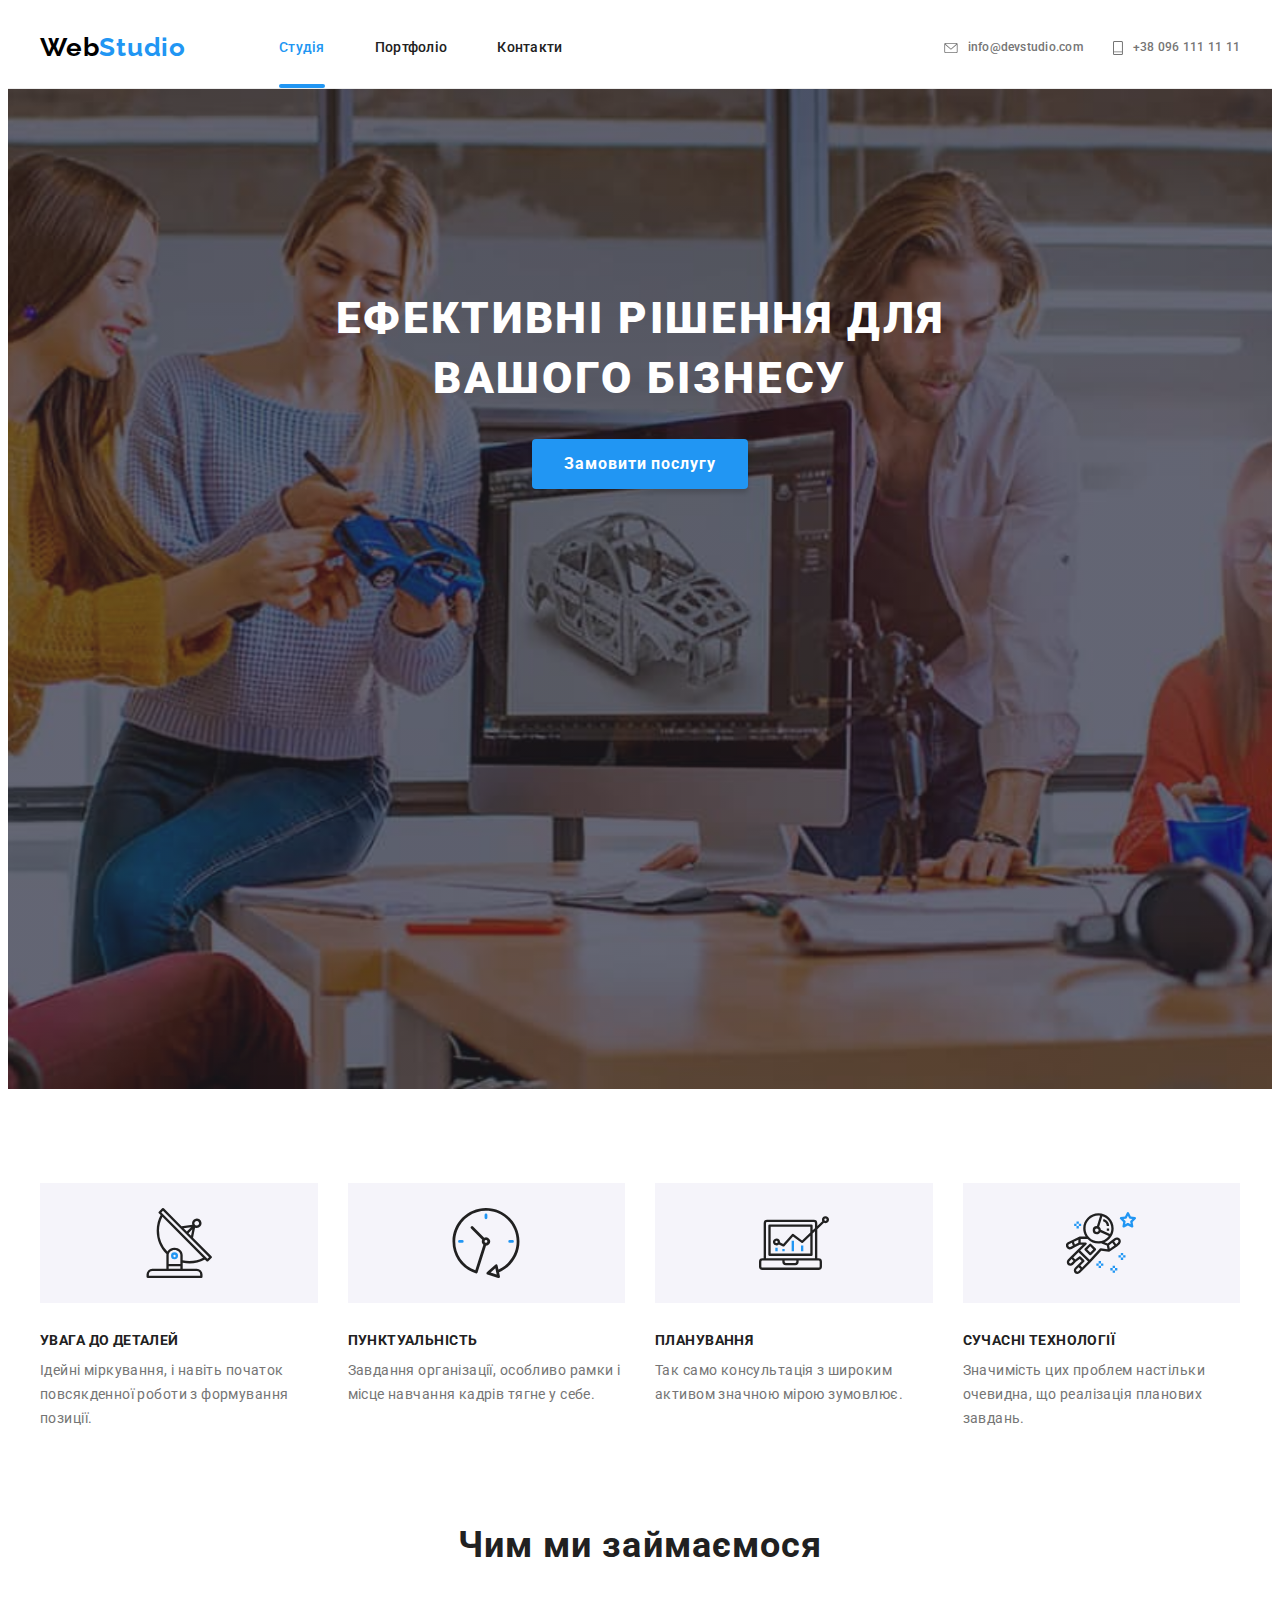
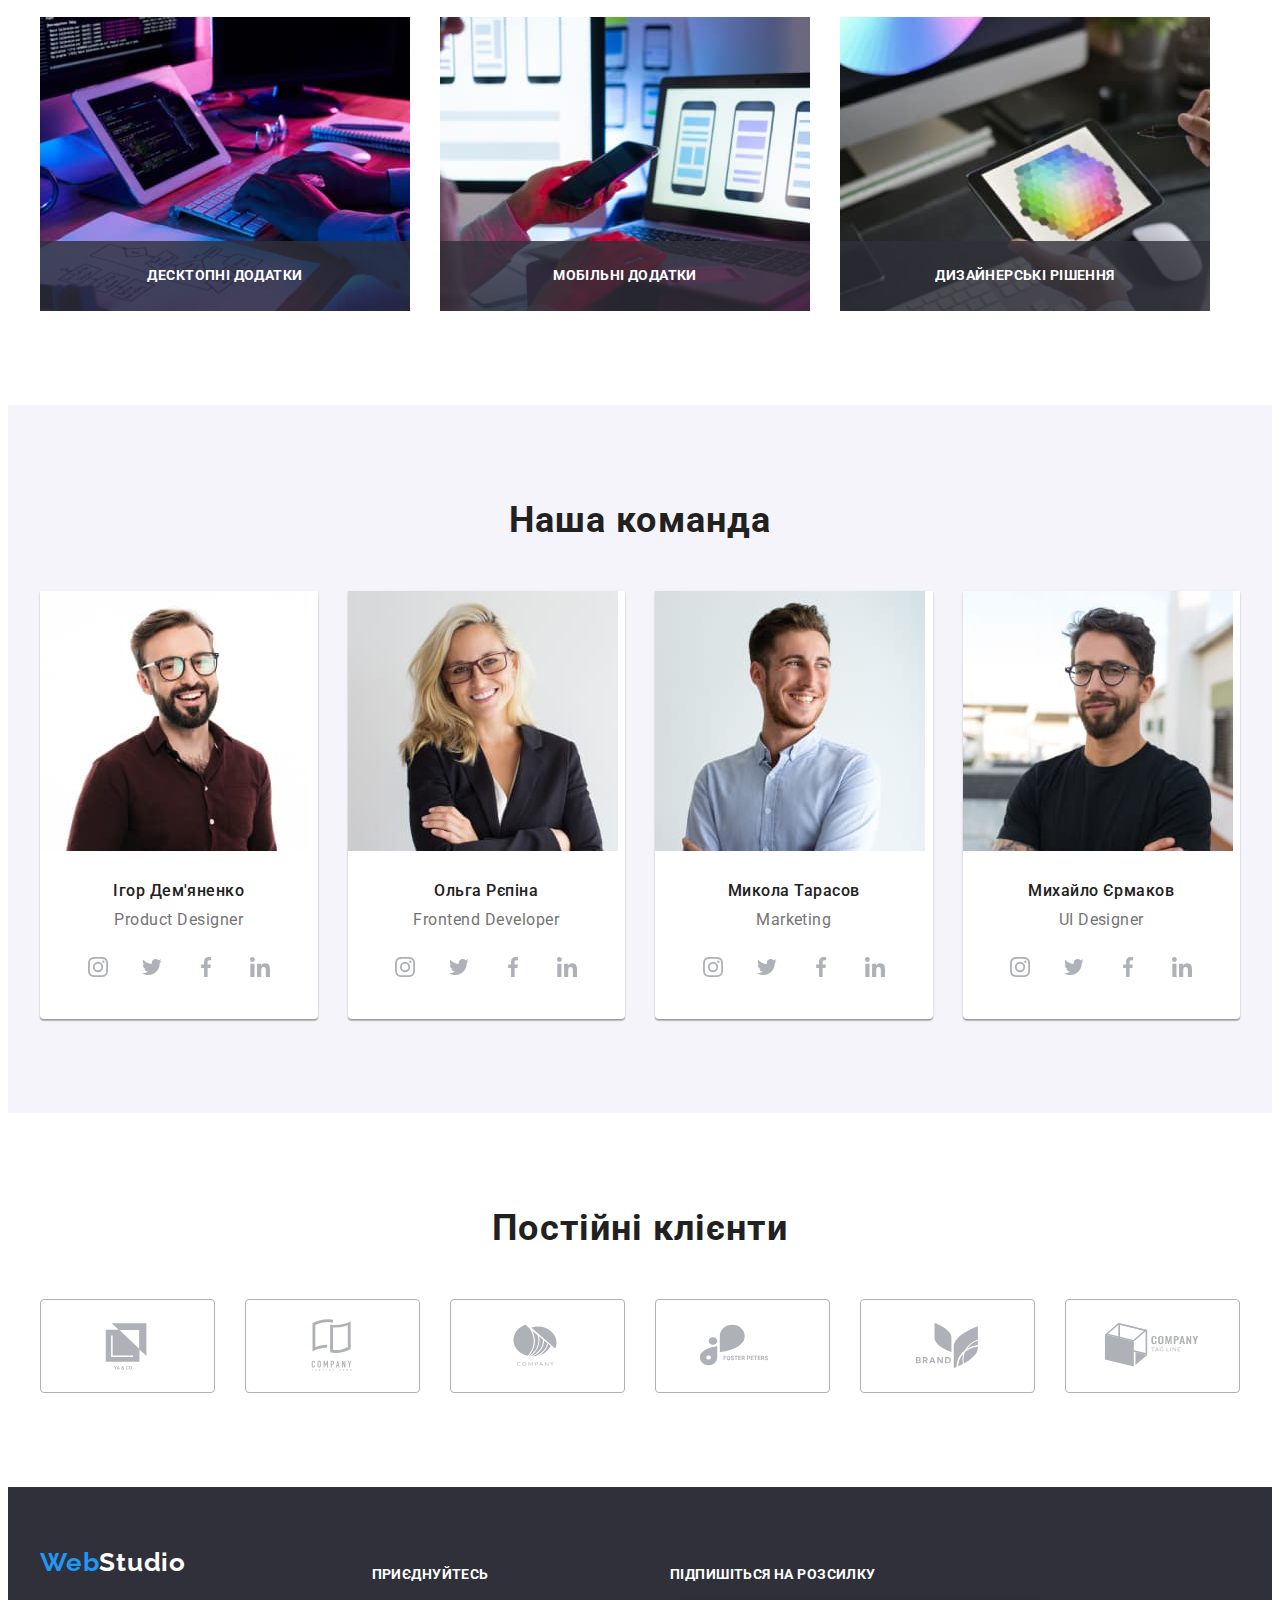
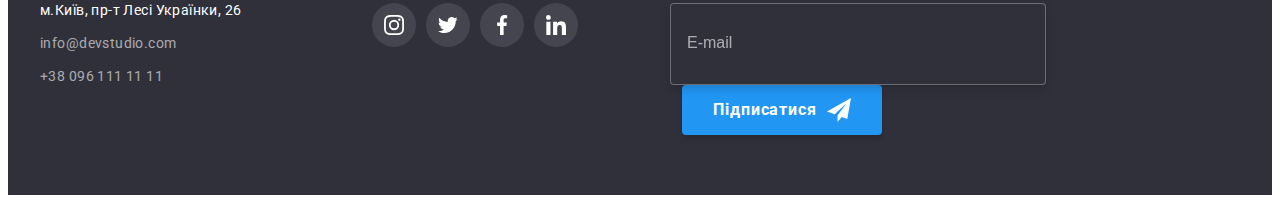
==== index.html @ 71817037 "final_done2" ====
<!DOCTYPE html>
<html lang="uk">
  <head>
    <meta charset="UTF-8" />
    <meta http-equiv="X-UA-Compatible" content="IE=edge" />
    <meta name="viewport" content="width=device-width, initial-scale=1.0" />
    <title>Студія</title>
    <link
      rel="stylesheet"
      href="https://cdnjs.cloudflare.com/ajax/libs/modern-normalize/1.1.0/modern-normalize.min.css"
      integrity="sha512-wpPYUAdjBVSE4KJnH1VR1HeZfpl1ub8YT/NKx4PuQ5NmX2tKuGu6U/JRp5y+Y8XG2tV+wKQpNHVUX03MfMFn9Q=="
      crossorigin="anonymous"
      referrerpolicy="no-referrer"
    />
    <link rel="preconnect" href="https://fonts.googleapis.com" />
    <link rel="preconnect" href="https://fonts.gstatic.com" crossorigin />
    <link
      href="https://fonts.googleapis.com/css2?family=Raleway:wght@700&family=Roboto:wght@400;500;700;900&display=swap"
      rel="stylesheet"
    />
    <link rel="stylesheet" href="./css/main.min.css" />
  </head>

  <body>
    <!----------- шапка ---------------->
    <header class="header">
      <div class="container header__box">
        <a href="./index.html" class="link logo header__logo"
          ><span class="web">Web</span>Studio</a
        >
        <button
          type="button"
          class="button button__menu js-open-menu"
          aria-expanded="false"
          aria-controls="menu-container"
        >
          <svg
            width="40"
            height="40"
            aria-label="Переключатель мобильного меню"
            class="button__icon"
          >
            <use
              class="icon-open"
              href="./images/icons.svg#icon-menu_40px"
            ></use>
          </svg>
        </button>
        <!-- меню для телефону -->
        <div class="menu__container js-menu-container" id="menu-container">
          <button
            type="button"
            class="button button__menu button__menu--close js-close-menu"
          >
            <svg
              width="40"
              height="40"
              aria-label="Переключатель мобильного меню"
              class="button__icon"
            >
              <use
                class="icon-close"
                href="./images/icons.svg#icon-close_40px"
              ></use>
            </svg>
          </button>
          <nav class="header__nav">
            <ul class="list header__menu">
              <li class="header__items">
                <a
                  href="./index.html"
                  class="link header__link header__link--activ"
                  >Студія</a
                >
              </li>
              <li class="header__items">
                <a href="./portfolio.html" class="link header__link"
                  >Портфоліо</a
                >
              </li>
              <li class="header__items">
                <a href="#all_contact" class="link header__link">Контакти</a>
              </li>
            </ul>
          </nav>
          <!-- контакти в шапці -->
          <div class="menu__contact">
            <ul class="list header__contact">
              <li class="header__items">
                <a
                  href="mailto:info@devstudio.com"
                  class="link header__contact--mail"
                >
                  <svg class="header__icon" width="14" height="10">
                    <use href="./images/icons.svg#icon-envelope"></use></svg
                  >info@devstudio.com</a
                >
              </li>
              <li class="header__items">
                <a href="tel:+380961111111" class="link header__contact--tel">
                  <svg class="header__icon" width="10" height="14">
                    <use href="./images/icons.svg#icon-smartphone"></use>
                  </svg>
                  +38 096 111 11 11
                </a>
              </li>
            </ul>
            <ul lang="en" class="list menu__social">
              <li><a href="#" class="link menu__social--link">Instagram</a></li>
              <li class="line">|</li>
              <li><a href="#" class="link menu__social--link">Twitter</a></li>
              <li class="line">|</li>
              <li><a href="#" class="link menu__social--link">Facebook</a></li>
              <li class="line">|</li>
              <li><a href="#" class="link menu__social--link">LinkedIn</a></li>
            </ul>
          </div>
        </div>
      </div>
    </header>
    <main>
      <!----------------- головна ---------------------->
      <section class="hero section">
        <div class="container">
          <h1 class="hero__title">Ефективні рішення для вашого бізнесу</h1>
          <button type="button" class="hero__button" data-modal-open>
            Замовити послугу
          </button>
        </div>
      </section>
      <!------------------------- Переваги --------------->
      <section class="benefits section">
        <div class="container">
          <h2 class="visually-hidden">Наші переваги</h2>
          <ul class="list benefits__list">
            <li class="benefits__item">
              <div class="benefits__bloc">
                <svg class="benefits__icon">
                  <use href="./images/icons.svg#icon-antenna"></use>
                </svg>
              </div>
              <h3 class="benefits__title">Увага до деталей</h3>
              <p class="benefits__text">
                Ідейні міркування, і навіть початок повсякденної роботи з
                формування позиції.
              </p>
            </li>
            <li class="benefits__item">
              <div class="benefits__bloc">
                <svg class="benefits__icon">
                  <use href="./images/icons.svg#icon-clock"></use>
                </svg>
              </div>
              <h3 class="benefits__title">Пунктуальність</h3>
              <p class="benefits__text">
                Завдання організації, особливо рамки і місце навчання кадрів
                тягне у себе.
              </p>
            </li>
            <li class="benefits__item">
              <div class="benefits__bloc">
                <svg class="benefits__icon">
                  <use href="./images/icons.svg#icon-diagram"></use>
                </svg>
              </div>
              <h3 class="benefits__title">Планування</h3>
              <p class="benefits__text">
                Так само консультація з широким активом значною мірою зумовлює.
              </p>
            </li>
            <li class="benefits__item">
              <div class="benefits__bloc">
                <svg class="benefits__icon">
                  <use href="./images/icons.svg#icon-astronaut"></use>
                </svg>
              </div>
              <h3 class="benefits__title">Сучасні технології</h3>
              <p class="benefits__text">
                Значимість цих проблем настільки очевидна, що реалізація
                планових завдань.
              </p>
            </li>
          </ul>
        </div>
      </section>
      <!---------------------- Чим ми займаємося ------------------->
      <section class="work section">
        <div class="container">
          <h2 class="work__title">Чим ми займаємося</h2>
          <ul class="work__items list">
            <li>
              <div class="work__thumb">
                <picture>
                  <source
                    srcset="./images/one-320.webp 1x, ./images/one-640.webp 2x"
                    type="imeg/wep"
                  />
                  <img
                    srcset="./images/one-320.jpg 1x, ./images/one-640.jpg 2x"
                    src="./images/one-320.jpg"
                    alt="Робимо кістяк файлу"
                    sizes="370px"
                  />
                </picture>
                <p class="work__text">Десктопні додатки</p>
              </div>
            </li>
            <li>
              <div class="work__thumb">
                <picture>
                  <source
                    srcset="./images/two-320.webp 1x, ./images/two-640.webp 2x"
                    type="imeg/wep"
                  />
                  <img
                    srcset="./images/two-320.jpg 1x, ./images/two-640.jpg 2x"
                    src="./images/two-320.jpg"
                    alt="Адаптуємо до носіїв"
                    sizes="370px"
                  />
                </picture>
                <p class="work__text">Мобільні додатки</p>
              </div>
            </li>
            <li>
              <div class="work__thumb">
                <picture>
                  <source
                    srcset="
                      ./images/three-320.webp 1x,
                      ./images/three-640.webp 2x
                    "
                    type="imeg/wep"
                  />
                  <img
                    srcset="
                      ./images/three-320.jpg 1x,
                      ./images/three-640.jpg 2x
                    "
                    src="./images/one-320.jpg"
                    alt="Формуємо дизайнер сторінки"
                    sizes="370px"
                  />
                </picture>
                <p class="work__text">Дизайнерські рішення</p>
              </div>
            </li>
          </ul>
        </div>
      </section>
      <!------------------------- Наша команда -------------------->
      <section class="team section">
        <div class="container">
          <h2 class="team__title">Наша команда</h2>
          <ul class="team__list list">
            <li class="team__bloc">
              <picture>
                <source
                  media="(min-width:1200px)"
                  srcset="
                    ./images/demanenko-d-320.jpg 1x,
                    ./images/demanenko-d-640.jpg 2x
                  "
                  sizes="270px"
                />
                <source
                  media="(min-width:1200px)"
                  srcset="
                    ./images/demanenko-d-320.webp 1x,
                    ./images/demanenko-d-640.webp 2x
                  "
                  sizes="270px"
                />
                <source
                  media="(min-width: 768px)"
                  srcset="
                    ./images/demanenko-t-320.jpg 1x,
                    ./images/demanenko-t-640.jpg 2x
                  "
                  sizes="354px"
                />
                <source
                  media="(min-width: 768px)"
                  srcset="
                    ./images/demanenko-t-320.webp 1x,
                    ./images/demanenko-t-640.webp 2x
                  "
                  sizes="354px"
                />
                <source
                  media="(min-width: 480px)"
                  srcset="
                    ./images/demanenko-m-320.jpg 1x,
                    ./images/demanenko-m-640.jpg 2x
                  "
                  sizes="450px"
                />
                <source
                  media="(min-width: 480px)"
                  srcset="
                    ./images/demanenko-m-320.webp 1x,
                    ./images/demanenko-m-640.webp 2x
                  "
                  sizes="450px"
                />
                <img
                  src="./images/demanenko-m-320.jpg"
                  alt="фото Ігор Дем'яненко"
                  sizes="100vw"
                />
              </picture>
              <div class="team__items">
                <h3 class="team__name">Ігор Дем'яненко</h3>
                <p lang="en" class="team__text">Product Designer</p>
                <ul class="list social">
                  <li class="social__link">
                    <a href="#" class="social__button">
                      <svg class="social__icon">
                        <use href="./images/icons.svg#icon-instagram"></use>
                      </svg>
                    </a>
                  </li>
                  <li class="social__link">
                    <a href="#" class="social__button">
                      <svg class="social__icon">
                        <use href="./images/icons.svg#icon-twitter"></use>
                      </svg>
                    </a>
                  </li>
                  <li class="social__link">
                    <a href="#" class="social__button">
                      <svg class="social__icon">
                        <use href="./images/icons.svg#icon-facebook"></use>
                      </svg>
                    </a>
                  </li>
                  <li class="social__link">
                    <a href="#" class="social__button">
                      <svg class="social__icon">
                        <use href="./images/icons.svg#icon-linkedin"></use>
                      </svg>
                    </a>
                  </li>
                </ul>
              </div>
            </li>
            <li class="team__bloc">
              <picture>
                <source
                  media="(min-width: 1200px)"
                  srcset="
                    ./images/repina-d-320.jpg 1x,
                    ./images/repina-d-640.jpg 2x
                  "
                  sizes="270px"
                />
                <source
                  media="(min-width:1200px)"
                  srcset="
                    ./images/repina-d-320.webp 1x,
                    ./images/repina-d-640.webp 2x
                  "
                  sizes="270px"
                />
                <source
                  media="(min-width: 768px)"
                  srcset="
                    ./images/repina-t-320.jpg 1x,
                    ./images/repina-t-640.jpg 2x
                  "
                  sizes="354px"
                />
                <source
                  media="(min-width: 768px)"
                  srcset="
                    ./images/repina-t-320.webp 1x,
                    ./images/repina-t-640.webp 2x
                  "
                  sizes="354px"
                />
                <source
                  media="(min-width: 480px)"
                  srcset="
                    ./images/repina-m-320.jpg 1x,
                    ./images/repina-m-640.jpg 2x
                  "
                  sizes="450px"
                />
                <source
                  media="(min-width: 480px)"
                  srcset="
                    ./images/repina-m-320.webp 1x,
                    ./images/repina-m-640.webp 2x
                  "
                  sizes="450px"
                />
                <img
                  src="./images/repina-m-320.jpg"
                  alt="фото Ольга Рєпіна"
                  sizes="100vw"
                />
              </picture>
              <div class="team__items">
                <h3 class="team__name">Ольга Рєпіна</h3>
                <p lang="en" class="team__text">Frontend Developer</p>
                <ul class="list social">
                  <li class="social__link">
                    <a href="#" class="social__button">
                      <svg class="social__icon">
                        <use href="./images/icons.svg#icon-instagram"></use>
                      </svg>
                    </a>
                  </li>
                  <li class="social__link">
                    <a href="#" class="social__button">
                      <svg class="social__icon">
                        <use href="./images/icons.svg#icon-twitter"></use>
                      </svg>
                    </a>
                  </li>
                  <li class="social__link">
                    <a href="#" class="social__button">
                      <svg class="social__icon">
                        <use href="./images/icons.svg#icon-facebook"></use>
                      </svg>
                    </a>
                  </li>
                  <li class="social__link">
                    <a href="#" class="social__button">
                      <svg class="social__icon">
                        <use href="./images/icons.svg#icon-linkedin"></use>
                      </svg>
                    </a>
                  </li>
                </ul>
              </div>
            </li>
            <li class="team__bloc">
              <picture>
                <source
                  media="(min-width: 1200px)"
                  srcset="
                    ./images/tarasov-d-320.jpg 1x,
                    ./images/tarasov-d-640.jpg 2x
                  "
                  sizes="270px"
                />
                <source
                  media="(min-width:1200px)"
                  srcset="
                    ./images/tarasov-d-320.webp 1x,
                    ./images/tarasov-d-640.webp 2x
                  "
                  sizes="270px"
                />
                <source
                  media="(min-width: 768px)"
                  srcset="
                    ./images/tarasov-t-320.jpg 1x,
                    ./images/tarasov-t-640.jpg 2x
                  "
                  sizes="354px"
                />
                <source
                  media="(min-width: 768px)"
                  srcset="
                    ./images/tarasov-t-320.webp 1x,
                    ./images/tarasov-t-640.webp 2x
                  "
                  sizes="354px"
                />
                <source
                  media="(min-width: 480px)"
                  srcset="
                    ./images/tarasov-m-320.jpg 1x,
                    ./images/tarasov-m-640.jpg 2x
                  "
                  sizes="450px"
                />
                <source
                  media="(min-width: 480px)"
                  srcset="
                    ./images/tarasov-m-320.webp 1x,
                    ./images/tarasov-m-640.webp 2x
                  "
                  sizes="450px"
                />
                <img
                  src="./images/tarasov-m-320.jpg"
                  alt="фото Микола Тарасов"
                  sizes="100vw"
                />
              </picture>
              <div class="team__items">
                <h3 class="team__name">Микола Тарасов</h3>
                <p lang="en" class="team__text">Marketing</p>
                <ul class="list social">
                  <li class="social__link">
                    <a href="#" class="social__button">
                      <svg class="social__icon">
                        <use href="./images/icons.svg#icon-instagram"></use>
                      </svg>
                    </a>
                  </li>
                  <li class="social__link">
                    <a href="#" class="social__button">
                      <svg class="social__icon">
                        <use href="./images/icons.svg#icon-twitter"></use>
                      </svg>
                    </a>
                  </li>
                  <li class="social__link">
                    <a href="#" class="social__button">
                      <svg class="social__icon">
                        <use href="./images/icons.svg#icon-facebook"></use>
                      </svg>
                    </a>
                  </li>
                  <li class="social__link">
                    <a href="#" class="social__button">
                      <svg class="social__icon">
                        <use href="./images/icons.svg#icon-linkedin"></use>
                      </svg>
                    </a>
                  </li>
                </ul>
              </div>
            </li>
            <li class="team__bloc">
              <picture>
                <source
                  media="(min-width: 1200px)"
                  srcset="
                    ./images/ermakov-d-320.jpg 1x,
                    ./images/ermakov-d-640.jpg 2x
                  "
                  sizes="270px"
                />
                <source
                  media="(min-width:1200px)"
                  srcset="
                    ./images/ermakov-d-320.webp 1x,
                    ./images/ermakov-d-640.webp 2x
                  "
                  sizes="270px"
                />
                <source
                  media="(min-width: 768px)"
                  srcset="
                    ./images/ermakov-t-320.jpg 1x,
                    ./images/ermakov-t-640.jpg 2x
                  "
                  sizes="354px"
                />
                <source
                  media="(min-width: 768px)"
                  srcset="
                    ./images/ermakov-t-320.webp 1x,
                    ./images/ermakov-t-640.webp 2x
                  "
                  sizes="354px"
                />
                <source
                  media="(min-width: 480px)"
                  srcset="
                    ./images/ermakov-m-320.jpg 1x,
                    ./images/ermakov-m-640.jpg 2x
                  "
                  sizes="450px"
                />
                <source
                  media="(min-width: 480px)"
                  srcset="
                    ./images/ermakov-m-320.webp 1x,
                    ./images/ermakov-m-640.webp 2x
                  "
                  sizes="450px"
                />
                <img
                  src="./images/ermakov-m-320.jpg"
                  alt="фото Михайло Єрмаков"
                  sizes="100vw"
                />
              </picture>
              <div class="team__items">
                <h3 class="team__name">Михайло Єрмаков</h3>
                <p lang="en" class="team__text">UI Designer</p>
                <ul class="list social">
                  <li class="social__link">
                    <a href="#" class="social__button">
                      <svg class="social__icon">
                        <use href="./images/icons.svg#icon-instagram"></use>
                      </svg>
                    </a>
                  </li>
                  <li class="social__link">
                    <a href="#" class="social__button">
                      <svg class="social__icon">
                        <use href="./images/icons.svg#icon-twitter"></use>
                      </svg>
                    </a>
                  </li>
                  <li class="social__link">
                    <a href="#" class="social__button">
                      <svg class="social__icon">
                        <use href="./images/icons.svg#icon-facebook"></use>
                      </svg>
                    </a>
                  </li>
                  <li class="social__link">
                    <a href="#" class="social__button">
                      <svg class="social__icon">
                        <use href="./images/icons.svg#icon-linkedin"></use>
                      </svg>
                    </a>
                  </li>
                </ul>
              </div>
            </li>
          </ul>
        </div>
      </section>
      <!------------------- Постійні клієнти ---------------------->
      <section class="client section">
        <div class="container">
          <h2 class="client__title">Постійні клієнти</h2>
          <ul class="list client__bloc">
            <li class="client__logo">
              <a href="#" class="client__site">
                <svg class="client__icon">
                  <use href="./images/icons.svg#icon-logo1"></use>
                </svg>
              </a>
            </li>
            <li class="client__logo">
              <a href="#" class="client__site">
                <svg class="client__icon">
                  <use href="./images/icons.svg#icon-logo2"></use>
                </svg>
              </a>
            </li>
            <li class="client__logo">
              <a href="#" class="client__site">
                <svg class="client__icon">
                  <use href="./images/icons.svg#icon-logo3"></use>
                </svg>
              </a>
            </li>
            <li class="client__logo">
              <a href="#" class="client__site">
                <svg class="client__icon">
                  <use href="./images/icons.svg#icon-logo4"></use>
                </svg>
              </a>
            </li>
            <li class="client__logo">
              <a href="#" class="client__site">
                <svg class="client__icon">
                  <use href="./images/icons.svg#icon-logo5"></use>
                </svg>
              </a>
            </li>
            <li class="client__logo">
              <a href="#" class="client__site">
                <svg class="client__icon">
                  <use href="./images/icons.svg#icon-logo6"></use>
                </svg>
              </a>
            </li>
          </ul>
        </div>
      </section>
    </main>
    <!-------------------------------------- Підвал ---------------->
    <footer class="footer">
      <h2 id="all_contact" class="visually-hidden">Наші контакти</h2>
      <div class="container footer-container">
        <div class="footer__main">
          <a href="./index.html" class="link logo footer__logo"
            ><span class="web__footer">Web</span>Studio</a
          >
          <address class="contact">
            <ul class="list contact__list">
              <li class="contact__item">
                <a
                  href="https://goo.gl/maps/CPtrU1FHBa2aNyZL9"
                  target="_blank"
                  rel="noopener noreferrer nofollow"
                  class="link contact contact--address"
                  >м.Київ, пр-т Лесі Українки, 26</a
                >
              </li>
              <li class="contact__item">
                <a
                  href="mailto:info@devstudio.com"
                  class="link contact contact--link"
                  >info@devstudio.com</a
                >
              </li>
              <li class="contact__item">
                <a href="tel:+380961111111" class="link contact contact--link"
                  >+38 096 111 11 11</a
                >
              </li>
            </ul>
          </address>
        </div>
        <!-- -------- Приєднуйся соц зв'язок в підвалі ------>
        <div class="footer__social">
          <p class="footer__text">Приєднуйтесь</p>
          <ul class="list social">
            <li class="social__link">
              <a href="#" class="social__button social__button--footer">
                <svg class="social__icon">
                  <use href="./images/icons.svg#icon-instagram"></use>
                </svg>
              </a>
            </li>
            <li class="social__link">
              <a href="#" class="social__button social__button--footer">
                <svg class="social__icon">
                  <use href="./images/icons.svg#icon-twitter"></use>
                </svg>
              </a>
            </li>
            <li class="social__link">
              <a href="#" class="social__button social__button--footer">
                <svg class="social__icon">
                  <use href="./images/icons.svg#icon-facebook"></use>
                </svg>
              </a>
            </li>
            <li class="social__link">
              <a href="#" class="social__button social__button--footer">
                <svg class="social__icon">
                  <use href="./images/icons.svg#icon-linkedin"></use>
                </svg>
              </a>
            </li>
          </ul>
        </div>
        <!------- Приєднайся залиш свою пошту --------------->
        <div class="footer__input">
          <p class="footer__text">Підпишіться на розсилку</p>
          <form class="footer-form" autocomplete="off">
            <label for="footer-email" class="footer-form__label">
              <input
                type="email"
                name="email"
                id="footer-email"
                placeholder="E-mail"
                class="footer-form__input"
            /></label>
            <button type="submit" class="footer-form__button">
              Підписатися
              <svg class="footer-form__icon">
                <use href="./images/icons.svg#icon-send"></use>
              </svg>
            </button>
          </form>
        </div>
      </div>
    </footer>
    <!-- --------------Модалка 1------------- -->
    <div class="backdrop is-hidden" data-modal>
      <div class="model">
        <button type="button" class="close" data-modal-close>
          <svg class="close__icon">
            <use href="./images/icons.svg#icon-close"></use>
          </svg>
        </button>
        <p class="model__titel">Залиште свої дані, ми вам передзвонимо</p>
        <!-- ------модуль----- -->
        <form class="form" autocomplete="off">
          <label class="form__label">
            <span class="form__titel">Ім'я</span>
            <input class="form__input" type="text" name="name" />
            <svg class="form__icon">
              <use href="./images/icons.svg#icon-person"></use>
            </svg>
          </label>
          <label class="form__label">
            <span class="form__titel">Телефон</span>
            <input class="form__input" type="tel" name="tel" />
            <svg class="form__icon">
              <use href="./images/icons.svg#icon-phone"></use>
            </svg>
          </label>
          <label class="form__label">
            <span class="form__titel">Пошта</span>
            <input class="form__input" type="email" name="email" />
            <svg class="form__icon">
              <use href="./images/icons.svg#icon-email"></use>
            </svg>
          </label>
          <label class="form__label form__label--comment">
            <span class="form__titel">Коментар</span>
            <textarea
              class="textarea form__input"
              name="Коментар"
              rows="5"
              placeholder="Введіть текст"
            ></textarea>
          </label>
          <label class="checkbox">
            <input type="checkbox" name="checkbox" class="checkbox__input" />
            <svg class="checkbox__icon">
              <use href="./images/icons.svg#icon-check"></use>
            </svg>
            <span class="checkbox__text"
              >Погоджуюся з розсилкою та приймаю
              <a href="#" class="checkbox__condition">Умови договору</a></span
            >
          </label>
          <button class="form__button" type="submit">Відправити</button>
        </form>
      </div>
    </div>
    <script src="./js/modal.js"></script>
    <script src="./js/mobile-menu.js"></script>
  </body>
</html>
---- css/main.min.css ----
body{font-family:"Roboto",sans-serif;background-color:#fff;color:#212121;font-size:14px;letter-spacing:.03em}.list{list-style:none}.link{padding-left:0;text-decoration:none}.container{min-width:320px;padding:0 15px;margin-left:auto;margin-right:auto}@media screen and (min-width: 480px){.container{max-width:480px}}@media screen and (min-width: 768px){.container{max-width:768px}}@media screen and (min-width: 1200px){.container{max-width:1200px}}h1,h2,h3,p,ul{margin:0;padding:0}img{display:block;max-width:100%;height:auto}button{display:block;font-family:inherit;cursor:pointer;border:none;border-radius:4px}.section{padding:94px 0px}@media screen and (max-width: 1199px){.section{padding-top:60px;padding-bottom:60px}}.visually-hidden{position:absolute;width:1px;height:1px;margin:-1px;padding:0;border:0;white-space:nowrap;-webkit-clip-path:inset(100%);clip-path:inset(100%);clip:rect(0 0 0 0);overflow:hidden}.logo{font-family:"Raleway",sans-serif;font-weight:700;font-size:26px;line-height:1.19;letter-spacing:.03em;color:#2196f3}@media screen and (max-width: 1199px){.logo{font-size:24px;line-height:1.16}}.header__logo{display:inline-block;-webkit-box-pack:center;-ms-flex-pack:center;justify-content:center;-webkit-box-align:center;-ms-flex-align:center;align-items:center}@media screen and (min-width: 767px){.header__logo{margin-right:88px}}@media screen and (min-width: 1200px){.header__logo{margin-right:93px}}.header__logo::after{display:-webkit-box;display:-ms-flexbox;display:flex;content:"";width:100%;height:1px;background:#2196f3;-webkit-transform:scale(0);transform:scale(0);-webkit-transform-origin:left;transform-origin:left;-webkit-transition:-webkit-transform 250ms cubic-bezier(0.4, 0, 0.2, 1);transition:-webkit-transform 250ms cubic-bezier(0.4, 0, 0.2, 1);transition:transform 250ms cubic-bezier(0.4, 0, 0.2, 1);transition:transform 250ms cubic-bezier(0.4, 0, 0.2, 1), -webkit-transform 250ms cubic-bezier(0.4, 0, 0.2, 1)}.header__logo:hover::after{-webkit-transform:scale(1);transform:scale(1)}.web{color:#000}.web__footer{color:#2196f3}.footer__logo{margin-bottom:20px;color:#fff;display:inline-block}.footer__logo::after{display:-webkit-box;display:-ms-flexbox;display:flex;content:"";width:100%;height:1px;background:#fff;-webkit-transform:scale(0);transform:scale(0);-webkit-transform-origin:left;transform-origin:left;-webkit-transition:-webkit-transform 250ms cubic-bezier(0.4, 0, 0.2, 1);transition:-webkit-transform 250ms cubic-bezier(0.4, 0, 0.2, 1);transition:transform 250ms cubic-bezier(0.4, 0, 0.2, 1);transition:transform 250ms cubic-bezier(0.4, 0, 0.2, 1), -webkit-transform 250ms cubic-bezier(0.4, 0, 0.2, 1)}.footer__logo:hover::after{-webkit-transform:scale(1);transform:scale(1)}.header{border-bottom:1px solid #ececec}.header__box{height:80px;display:-webkit-box;display:-ms-flexbox;display:flex;-webkit-box-align:center;-ms-flex-align:center;align-items:center;position:relative}@media screen and (max-width: 767px){.header__box{height:60px;-webkit-box-pack:justify;-ms-flex-pack:justify;justify-content:space-between}}@media screen and (max-width: 767px){.header__menu .header__items{margin-bottom:32px}}@media screen and (min-width: 768px){.header__menu{display:-webkit-box;display:-ms-flexbox;display:flex;gap:50px;margin-left:auto;-webkit-box-pack:center;-ms-flex-pack:center;justify-content:center;-webkit-box-align:center;-ms-flex-align:center;align-items:center}}.header__link{position:relative;font-weight:500;font-size:40px;line-height:1.18;letter-spacing:.02em;color:#212121;-webkit-transition:color 250ms cubic-bezier(0.4, 0, 0.2, 1);transition:color 250ms cubic-bezier(0.4, 0, 0.2, 1)}@media screen and (min-width: 768px){.header__link{display:-webkit-box;display:-ms-flexbox;display:flex;-webkit-box-pack:center;-ms-flex-pack:center;justify-content:center;padding-top:32px;padding-bottom:32px;font-size:14px;line-height:1.14}}.header__link:focus,.header__link:hover{color:#2196f3}.header__link--activ{color:#2196f3}.header__link--activ::after{display:-webkit-box;display:-ms-flexbox;display:flex;position:absolute;bottom:0;content:"";width:100%;height:4px;background:#2196f3;border-radius:2px}.header__contact{display:-webkit-box;display:-ms-flexbox;display:flex;font-weight:500;font-size:12px;line-height:1.14;letter-spacing:.02em}@media screen and (max-width: 767px){.header__contact{display:-webkit-box;display:-ms-flexbox;display:flex;-webkit-box-orient:vertical;-webkit-box-direction:reverse;-ms-flex-direction:column-reverse;flex-direction:column-reverse;gap:32px;margin-bottom:64px}}@media screen and (min-width: 768px){.header__contact{display:-webkit-box;display:-ms-flexbox;display:flex;-ms-flex-wrap:wrap;flex-wrap:wrap;gap:10px;margin-left:90px}}@media screen and (min-width: 1200px){.header__contact{gap:30px}}@media screen and (max-width: 767px){.header__contact--tel{font-size:34px;line-height:1.18;color:#2196f3;-webkit-transition:color 250ms cubic-bezier(0.4, 0, 0.2, 1),background-color 250ms cubic-bezier(0.4, 0, 0.2, 1);transition:color 250ms cubic-bezier(0.4, 0, 0.2, 1),background-color 250ms cubic-bezier(0.4, 0, 0.2, 1)}.header__contact--tel:hover,.header__contact--tel:focus{color:#fff;background-color:#2196f3}}@media screen and (min-width: 768px){.header__contact--tel{display:-webkit-box;display:-ms-flexbox;display:flex;-webkit-box-pack:center;-ms-flex-pack:center;justify-content:center;-webkit-box-align:center;-ms-flex-align:center;align-items:center;color:#757575;-webkit-transition:color 250ms cubic-bezier(0.4, 0, 0.2, 1);transition:color 250ms cubic-bezier(0.4, 0, 0.2, 1)}.header__contact--tel:focus,.header__contact--tel:hover{color:#2196f3}}@media screen and (max-width: 767px){.header__contact--mail{font-size:24px;line-height:1.17;color:#757575;-webkit-transition:color 250ms cubic-bezier(0.4, 0, 0.2, 1),background-color 250ms cubic-bezier(0.4, 0, 0.2, 1);transition:color 250ms cubic-bezier(0.4, 0, 0.2, 1),background-color 250ms cubic-bezier(0.4, 0, 0.2, 1)}.header__contact--mail:hover,.header__contact--mail:focus{color:#fff;background-color:#757575}}@media screen and (min-width: 768px){.header__contact--mail{display:-webkit-box;display:-ms-flexbox;display:flex;-webkit-box-pack:center;-ms-flex-pack:center;justify-content:center;-webkit-box-align:center;-ms-flex-align:center;align-items:center;color:#757575;-webkit-transition:color 250ms cubic-bezier(0.4, 0, 0.2, 1);transition:color 250ms cubic-bezier(0.4, 0, 0.2, 1)}.header__contact--mail:focus,.header__contact--mail:hover{color:#2196f3}}.header__icon{-webkit-box-pack:center;-ms-flex-pack:center;justify-content:center;margin-right:10px;-ms-flex-item-align:center;align-self:center;fill:currentColor}@media screen and (max-width: 767px){.header__icon{display:none}}.menu__container{display:-webkit-box;display:-ms-flexbox;display:flex;width:1200px;-webkit-box-pack:justify;-ms-flex-pack:justify;justify-content:space-between;background-color:#fff}@media screen and (max-width: 767px){.menu__container{display:none;position:fixed;z-index:1;top:0;left:0;width:100%;height:100%;padding:48px 40px}.menu__container.js-menu-container{overflow:hidden;display:block;-webkit-transform:translateY(-100%);transform:translateY(-100%);-webkit-transition:-webkit-transform 1250ms cubic-bezier(0.4, 0, 0.2, 1);transition:-webkit-transform 1250ms cubic-bezier(0.4, 0, 0.2, 1);transition:transform 1250ms cubic-bezier(0.4, 0, 0.2, 1);transition:transform 1250ms cubic-bezier(0.4, 0, 0.2, 1), -webkit-transform 1250ms cubic-bezier(0.4, 0, 0.2, 1)}.menu__container.is-open{display:-webkit-box;display:-ms-flexbox;display:flex;overflow:auto;-webkit-box-orient:vertical;-webkit-box-direction:normal;-ms-flex-direction:column;flex-direction:column;-webkit-box-pack:justify;-ms-flex-pack:justify;justify-content:space-between;-webkit-transform:translateY(0%);transform:translateY(0%)}}.button__icon{fill:currentColor}.button__menu{position:relative;display:-webkit-inline-box;display:-ms-inline-flexbox;display:inline-flex;background-color:#fff;color:#212121;-webkit-transition:color 250ms cubic-bezier(0.4, 0, 0.2, 1);transition:color 250ms cubic-bezier(0.4, 0, 0.2, 1)}.button__menu:focus,.button__menu:hover{color:#2196f3}.button__menu--close{position:absolute;top:10px;right:15px}@media screen and (min-width: 768px){.button__menu{display:none}}@media screen and (min-width: 768px){.menu__contact{display:-webkit-box;display:-ms-flexbox;display:flex;-webkit-box-align:center;-ms-flex-align:center;align-items:center}}.menu__social{display:none}@media screen and (max-width: 767px){.menu__social{display:-webkit-box;display:-ms-flexbox;display:flex;-ms-flex-wrap:wrap;flex-wrap:wrap;gap:10px;font-weight:500;font-size:18px;line-height:1.22;letter-spacing:.02em}}.menu__social--link{color:#2196f3;-webkit-transition:color 250ms cubic-bezier(0.4, 0, 0.2, 1),background-color 250ms cubic-bezier(0.4, 0, 0.2, 1);transition:color 250ms cubic-bezier(0.4, 0, 0.2, 1),background-color 250ms cubic-bezier(0.4, 0, 0.2, 1)}.menu__social--link:hover,.menu__social--link:focus{color:#fff;background-color:#2196f3}.line{color:rgba(33,33,33,.2)}.hero{height:400px;max-width:1600px;margin-left:auto;margin-right:auto;text-align:center;padding-top:118px;padding-bottom:118px;background-color:#c4c4c4;background-image:-webkit-gradient(linear, left top, right top, from(rgba(47, 48, 58, 0.4)), to(rgba(47, 48, 58, 0.4))),url("../images/header-mobile-320.jpg");background-image:linear-gradient(to right, rgba(47, 48, 58, 0.4), rgba(47, 48, 58, 0.4)),url("../images/header-mobile-320.jpg");background-repeat:no-repeat;background-position:center;background-size:cover}@media screen and (max-width: 479px){.hero{padding-top:97px;padding-bottom:97px}}@media screen and (min-width: 480px)and (min-device-pixel-ratio: 2),screen and (min-width: 480px)and (-webkit-min-device-pixel-ratio: 2),screen and (min-width: 480px)and (min-resolution: 192dpi),screen and (min-width: 480px)and (min-resolution: 2dppx){.hero{background-image:-webkit-gradient(linear, left top, right top, from(rgba(47, 48, 58, 0.4)), to(rgba(47, 48, 58, 0.4))),url("../images/header-mobile-640.jpg");background-image:linear-gradient(to right, rgba(47, 48, 58, 0.4), rgba(47, 48, 58, 0.4)),url("../images/header-mobile-640.jpg")}}@media screen and (min-width: 768px){.hero{background-image:-webkit-gradient(linear, left top, right top, from(rgba(47, 48, 58, 0.4)), to(rgba(47, 48, 58, 0.4))),url("../images/header-tablet-320.jpg");background-image:linear-gradient(to right, rgba(47, 48, 58, 0.4), rgba(47, 48, 58, 0.4)),url("../images/header-tablet-320.jpg")}}@media screen and (min-width: 768px)and (min-device-pixel-ratio: 2),screen and (min-width: 768px)and (-webkit-min-device-pixel-ratio: 2),screen and (min-width: 768px)and (min-resolution: 192dpi),screen and (min-width: 768px)and (min-resolution: 2dppx){.hero{background-image:-webkit-gradient(linear, left top, right top, from(rgba(47, 48, 58, 0.4)), to(rgba(47, 48, 58, 0.4))),url("../images/header-tablet-640.jpg");background-image:linear-gradient(to right, rgba(47, 48, 58, 0.4), rgba(47, 48, 58, 0.4)),url("../images/header-tablet-640.jpg")}}@media screen and (min-width: 1200px){.hero{height:600px;padding-top:200px;padding-bottom:200px;background-image:-webkit-gradient(linear, left top, right top, from(rgba(47, 48, 58, 0.4)), to(rgba(47, 48, 58, 0.4))),url("../images/header-desktop-320.jpg");background-image:linear-gradient(to right, rgba(47, 48, 58, 0.4), rgba(47, 48, 58, 0.4)),url("../images/header-desktop-320.jpg")}}@media screen and (min-width: 1200px)and (min-device-pixel-ratio: 2),screen and (min-width: 1200px)and (-webkit-min-device-pixel-ratio: 2),screen and (min-width: 1200px)and (min-resolution: 192dpi),screen and (min-width: 1200px)and (min-resolution: 2dppx){.hero{background-image:-webkit-gradient(linear, left top, right top, from(rgba(47, 48, 58, 0.4)), to(rgba(47, 48, 58, 0.4))),url("../images/header-desktop-640.jpg");background-image:linear-gradient(to right, rgba(47, 48, 58, 0.4), rgba(47, 48, 58, 0.4)),url("../images/header-desktop-640.jpg")}}.hero__title{margin:0 auto;margin-bottom:30px;font-weight:900;font-size:44px;line-height:1.36;letter-spacing:.06em;color:#fff;text-transform:uppercase}@media screen and (max-width: 1199px){.hero__title{max-width:360px;font-size:26px;line-height:1.62}}@media screen and (min-width: 1200px){.hero__title{width:696px}}.hero__button{margin:0 auto;padding:10px 32px;min-width:216px;font-weight:700;font-size:16px;line-height:1.88;text-align:center;letter-spacing:.06em;color:#fff;background-color:#2196f3;-webkit-box-shadow:0px 4px 4px rgba(0,0,0,.15);box-shadow:0px 4px 4px rgba(0,0,0,.15);-webkit-transition:background-color 250ms cubic-bezier(0.4, 0, 0.2, 1);transition:background-color 250ms cubic-bezier(0.4, 0, 0.2, 1)}.hero__button:focus,.hero__button:hover{background-color:#188ce8}@media screen and (min-width: 768px){.benefits__list{display:-webkit-box;display:-ms-flexbox;display:flex;-ms-flex-wrap:wrap;flex-wrap:wrap;gap:30px}}@media screen and (max-width: 767px){.benefits__item{width:100%}.benefits__item:not(:last-child){margin-bottom:30px}}@media screen and (min-width: 768px){.benefits__item{-ms-flex-preferred-size:calc((100% - 30px)/2);flex-basis:calc((100% - 30px)/2)}}@media screen and (min-width: 1200px){.benefits__item{-ms-flex-preferred-size:calc((100% - 90px)/4);flex-basis:calc((100% - 90px)/4)}}.benefits__title{margin-bottom:10px;font-weight:700;font-size:14px;line-height:1.14;letter-spacing:.03em;text-transform:uppercase}@media screen and (max-width: 767px){.benefits__title{text-align:center}}.benefits__text{font-size:14px;line-height:1.71;letter-spacing:.03em;color:#757575}.benefits__bloc{margin-bottom:30px;height:120px;display:-webkit-box;display:-ms-flexbox;display:flex;-webkit-box-pack:center;-ms-flex-pack:center;justify-content:center;-webkit-box-align:center;-ms-flex-align:center;align-items:center;background-color:#f5f4fa}.benefits__icon{width:70px;height:70px}.work{padding-top:0px}@media screen and (max-width: 1199px){.work{display:none}}.work__title{margin-bottom:50px;font-weight:700;font-size:36px;line-height:1.16;letter-spacing:.03em;text-align:center}.work__items{display:-webkit-box;display:-ms-flexbox;display:flex;gap:30px}.work__thumb{position:relative}.work__text{position:absolute;bottom:0;width:100%;display:-webkit-box;display:-ms-flexbox;display:flex;-webkit-box-align:center;-ms-flex-align:center;align-items:center;-webkit-box-pack:center;-ms-flex-pack:center;justify-content:center;height:70px;font-weight:700;line-height:1.14;text-transform:uppercase;color:#fff;background-color:rgba(47,48,58,.8)}.team{background-color:#f5f4fa}.team__title{margin-bottom:50px;font-weight:700;font-size:36px;line-height:1.17;letter-spacing:.03em;text-align:center}@media screen and (max-width: 767px){.team__title{margin-bottom:30px;font-size:28px}}@media screen and (min-width: 768px){.team__list{display:-webkit-box;display:-ms-flexbox;display:flex;-ms-flex-wrap:wrap;flex-wrap:wrap;gap:30px}}.team__bloc{display:block;-webkit-box-shadow:0px 1px 3px rgba(0,0,0,.12),0px 1px 1px rgba(0,0,0,.14),0px 2px 1px rgba(0,0,0,.2);box-shadow:0px 1px 3px rgba(0,0,0,.12),0px 1px 1px rgba(0,0,0,.14),0px 2px 1px rgba(0,0,0,.2);border-radius:0px 0px 4px 4px;text-align:center;background-color:#fff}@media screen and (max-width: 767px){.team__bloc{width:100%}.team__bloc:not(:last-child){margin-bottom:30px}}@media screen and (min-width: 768px){.team__bloc{-ms-flex-preferred-size:calc((100% - 30px)/2);flex-basis:calc((100% - 30px)/2)}}@media screen and (min-width: 1200px){.team__bloc{-ms-flex-preferred-size:calc((100% - 90px)/4);flex-basis:calc((100% - 90px)/4)}}.team__items{padding-top:30px;padding-bottom:30px}.team__name{margin-bottom:10px;font-weight:500;font-size:16px;line-height:1.19;letter-spacing:.03em}.team__text{margin-bottom:16px;font-size:16px;line-height:1.19;letter-spacing:.03em;color:#757575}.social{display:-webkit-box;display:-ms-flexbox;display:flex;gap:10px;-webkit-box-pack:center;-ms-flex-pack:center;justify-content:center}.social__button{width:44px;height:44px;background-color:#fff;color:#afb1b8;border-radius:50%;display:-webkit-box;display:-ms-flexbox;display:flex;-webkit-box-align:center;-ms-flex-align:center;align-items:center;-webkit-box-pack:center;-ms-flex-pack:center;justify-content:center;-webkit-transition:background-color 250ms cubic-bezier(0.4, 0, 0.2, 1),color 250ms cubic-bezier(0.4, 0, 0.2, 1);transition:background-color 250ms cubic-bezier(0.4, 0, 0.2, 1),color 250ms cubic-bezier(0.4, 0, 0.2, 1)}.social__button:hover,.social__button:focus{background-color:#2196f3;color:#fff;outline:none}.social__button--footer{color:#fff;background:rgba(255,255,255,.1)}.social__icon{fill:currentColor;width:20px;height:20px}.client__title{margin-bottom:50px;font-weight:700;font-size:36px;line-height:1.17;letter-spacing:.03em;text-align:center}@media screen and (max-width: 1199px){.client__title{margin-bottom:30px;font-size:28px}}.client__bloc{display:-webkit-box;display:-ms-flexbox;display:flex;gap:30px}@media screen and (max-width: 1199px){.client__bloc{-ms-flex-wrap:wrap;flex-wrap:wrap}}.client__logo{width:calc((100% - 150px)/6)}@media screen and (max-width: 767px){.client__logo{-ms-flex-preferred-size:calc((100% - 30px)/2);flex-basis:calc((100% - 30px)/2)}}@media screen and (min-width: 768px)and (max-width: 1199px){.client__logo{-ms-flex-preferred-size:calc((100% - 60px)/3);flex-basis:calc((100% - 60px)/3)}}.client__site{height:92px;background-color:#fff;border-radius:4px;border:1px solid #afb1b8;cursor:pointer;color:#afb1b8;display:-webkit-box;display:-ms-flexbox;display:flex;-webkit-box-align:center;-ms-flex-align:center;align-items:center;-webkit-box-pack:center;-ms-flex-pack:center;justify-content:center;-webkit-transition:border-color 250ms cubic-bezier(0.4, 0, 0.2, 1),color 250ms cubic-bezier(0.4, 0, 0.2, 1);transition:border-color 250ms cubic-bezier(0.4, 0, 0.2, 1),color 250ms cubic-bezier(0.4, 0, 0.2, 1)}.client__site:hover,.client__site:focus{border-color:#2196f3;color:#2196f3;outline:none}.client__icon{fill:currentColor;width:106px;height:60px}.footer{background-color:#2f303a;padding:60px 0}@media screen and (max-width: 1199px){.footer{text-align:center}}.footer-container{display:-webkit-box;display:-ms-flexbox;display:flex;-ms-flex-wrap:wrap;flex-wrap:wrap;gap:60px;-webkit-box-pack:center;-ms-flex-pack:center;justify-content:center}@media screen and (min-width: 1200px){.footer-container{-webkit-box-align:baseline;-ms-flex-align:baseline;align-items:baseline}}@media screen and (min-width: 768px){.footer__main{padding-right:165px}}@media screen and (min-width: 1200px){.footer__main{padding-right:70px}}.contact{font-style:normal;font-size:14px;line-height:1.71;letter-spacing:.03em;-webkit-transition:color 250ms cubic-bezier(0.4, 0, 0.2, 1);transition:color 250ms cubic-bezier(0.4, 0, 0.2, 1)}.contact__item:not(:last-child){margin-bottom:9px}@media screen and (max-width: 1199px){.contact__item:not(:last-child){margin-bottom:8px}}.contact--address{color:#fff}.contact--address:hover,.contact--address:focus{color:#2196f3}.contact--link{color:rgba(255,255,255,.6)}.contact--link:hover,.contact--link:focus{color:#2196f3}.footer__text{margin-bottom:20px;font-weight:700;line-height:1.14;text-transform:uppercase;color:#fff}@media screen and (min-width: 1200px){.footer__input{margin-left:auto}}@media screen and (min-width: 1200px){.footer-form{display:-webkit-box;display:-ms-flexbox;display:flex;-ms-flex-wrap:wrap;flex-wrap:wrap;-webkit-box-pack:justify;-ms-flex-pack:justify;justify-content:space-between;-webkit-box-align:center;-ms-flex-align:center;align-items:center;width:570px}}@media screen and (max-width: 1199px){.footer-form{max-width:450px}}.footer-form__input{height:50px;width:358px;padding:15px 0 15px 16px;border:1px solid rgba(255,255,255,.3);border-radius:4px;-webkit-filter:drop-shadow(0px 4px 4px rgba(0, 0, 0, 0.15));filter:drop-shadow(0px 4px 4px rgba(0, 0, 0, 0.15));background-color:#2f303a;color:rgba(255,255,255,.6)}@media screen and (min-width: 480px)and (max-width: 1199px){.footer-form__input{width:450px;margin-bottom:20px}}@media screen and (max-width: 479px){.footer-form__input{margin-bottom:20px;width:calc(100vw - 30px)}}.footer-form__input::-webkit-input-placeholder{font-family:inherit;font-size:16px;line-height:1.25;color:rgba(255,255,255,.6)}.footer-form__input::-moz-placeholder{font-family:inherit;font-size:16px;line-height:1.25;color:rgba(255,255,255,.6)}.footer-form__input:-ms-input-placeholder{font-family:inherit;font-size:16px;line-height:1.25;color:rgba(255,255,255,.6)}.footer-form__input::-ms-input-placeholder{font-family:inherit;font-size:16px;line-height:1.25;color:rgba(255,255,255,.6)}.footer-form__input::placeholder{font-family:inherit;font-size:16px;line-height:1.25;color:rgba(255,255,255,.6)}.footer-form__button{display:-webkit-box;display:-ms-flexbox;display:flex;-webkit-box-pack:center;-ms-flex-pack:center;justify-content:center;-webkit-box-align:center;-ms-flex-align:center;align-items:center;width:200px;height:50px;padding:0;margin:0 auto;font-weight:700;font-size:16px;line-height:1.88;letter-spacing:.06em;color:#fff;background-color:#2196f3;border-radius:4px;-webkit-box-shadow:0px 4px 4px rgba(0,0,0,.15);box-shadow:0px 4px 4px rgba(0,0,0,.15);-webkit-transition:background-color 250ms cubic-bezier(0.4, 0, 0.2, 1);transition:background-color 250ms cubic-bezier(0.4, 0, 0.2, 1)}@media screen and (min-width: 1200px){.footer-form__button{margin-left:12px;margin-right:0}}.footer-form__button:hover,.footer-form__button:focus{background-color:#188ce8}.footer-form__icon{width:24px;height:24px;margin-left:10px}.backdrop.is-hidden{opacity:0;visibility:visible;pointer-events:none}.backdrop{position:fixed;width:100%;height:100%;top:0;left:0;background-color:rgba(0,0,0,.2);opacity:1;-webkit-transition:opacity 250ms cubic-bezier(0.4, 0, 0.2, 1);transition:opacity 250ms cubic-bezier(0.4, 0, 0.2, 1);overflow-y:scroll}.backdrop.is-hidden .model{-webkit-transform:translate(-50%, -50%) scale(0) rotate(1turn);transform:translate(-50%, -50%) scale(0) rotate(1turn)}.model{position:absolute;top:50%;left:50%;height:581px;width:528px;padding:40px;-webkit-transform:translate(-50%, -50%) scale(1);transform:translate(-50%, -50%) scale(1);-webkit-transition:-webkit-transform 250ms cubic-bezier(0.4, 0, 0.2, 1);transition:-webkit-transform 250ms cubic-bezier(0.4, 0, 0.2, 1);transition:transform 250ms cubic-bezier(0.4, 0, 0.2, 1);transition:transform 250ms cubic-bezier(0.4, 0, 0.2, 1), -webkit-transform 250ms cubic-bezier(0.4, 0, 0.2, 1);background-color:#fff;-webkit-box-shadow:0px 1px 3px rgba(0,0,0,.12),0px 1px 1px rgba(0,0,0,.14),0px 2px 1px rgba(0,0,0,.2);box-shadow:0px 1px 3px rgba(0,0,0,.12),0px 1px 1px rgba(0,0,0,.14),0px 2px 1px rgba(0,0,0,.2);border-radius:4px}@media screen and (max-width: 1199px){.model{height:95%;width:95%;max-height:609px;max-width:450px;overflow:scroll}}.model__titel{margin-bottom:12px;font-weight:700;font-size:20px;line-height:1.15;text-align:center}.close{position:absolute;top:8px;right:8px;display:-webkit-box;display:-ms-flexbox;display:flex;-webkit-box-pack:center;-ms-flex-pack:center;justify-content:center;-webkit-box-align:center;-ms-flex-align:center;align-items:center;width:30px;height:30px;border:1px solid rgba(0,0,0,.1);border-radius:50%;color:#000;background-color:#fff}.close:hover,.close:focus{color:#2196f3}.close__icon{width:11px;height:11px;fill:currentColor;-webkit-transition:color 250ms cubic-bezier(0.4, 0, 0.2, 1);transition:color 250ms cubic-bezier(0.4, 0, 0.2, 1)}.form__label{display:-webkit-box;display:-ms-flexbox;display:flex;-webkit-box-orient:vertical;-webkit-box-direction:normal;-ms-flex-direction:column;flex-direction:column;position:relative;margin-bottom:10px}.form__label--comment{margin-bottom:20px}.form__titel{margin-bottom:4px;font-size:12px;line-height:1.16;letter-spacing:.01em;color:#757575}.form__input{padding:11px 0px 11px 42px;border:1px solid rgba(33,33,33,.2);border-radius:4px;-webkit-transition:border-color 250ms cubic-bezier(0.4, 0, 0.2, 1);transition:border-color 250ms cubic-bezier(0.4, 0, 0.2, 1)}.form__input:hover,.form__input:focus{border-color:#2196f3;fill:#2196f3}.form__icon{position:absolute;height:18px;width:18px;bottom:11px;left:12px;fill:#212121;-webkit-transition:fill 250ms cubic-bezier(0.4, 0, 0.2, 1);transition:fill 250ms cubic-bezier(0.4, 0, 0.2, 1)}.form__input:hover+.form__icon,.form__input:focus+.form__icon{border-color:#2196f3;fill:#2196f3}.textarea{height:120px;resize:none;padding:12px 16px}.textarea::-webkit-input-placeholder{font-family:inherit;font-size:12px;line-height:1.67;letter-spacing:.01em;color:rgba(117,117,117,.5)}.textarea::-moz-placeholder{font-family:inherit;font-size:12px;line-height:1.67;letter-spacing:.01em;color:rgba(117,117,117,.5)}.textarea:-ms-input-placeholder{font-family:inherit;font-size:12px;line-height:1.67;letter-spacing:.01em;color:rgba(117,117,117,.5)}.textarea::-ms-input-placeholder{font-family:inherit;font-size:12px;line-height:1.67;letter-spacing:.01em;color:rgba(117,117,117,.5)}.textarea::placeholder{font-family:inherit;font-size:12px;line-height:1.67;letter-spacing:.01em;color:rgba(117,117,117,.5)}@media screen and (max-width: 1199px){.textarea::-webkit-input-placeholder{font-size:14px;line-height:1.14}.textarea::-moz-placeholder{font-size:14px;line-height:1.14}.textarea:-ms-input-placeholder{font-size:14px;line-height:1.14}.textarea::-ms-input-placeholder{font-size:14px;line-height:1.14}.textarea::placeholder{font-size:14px;line-height:1.14}}.form__button{margin:0 auto;padding:10px 52px;min-width:96px;font-weight:700;font-size:16px;line-height:1.88;text-align:center;letter-spacing:.06em;color:#fff;background-color:#2196f3;-webkit-box-shadow:0px 4px 4px rgba(0,0,0,.15);box-shadow:0px 4px 4px rgba(0,0,0,.15);-webkit-transition:background-color 250ms cubic-bezier(0.4, 0, 0.2, 1);transition:background-color 250ms cubic-bezier(0.4, 0, 0.2, 1)}.form__button:hover,.form__button:focus{background-color:#188ce8}.checkbox{display:-webkit-box;display:-ms-flexbox;display:flex;-webkit-box-orient:vertical;-webkit-box-direction:normal;-ms-flex-direction:column;flex-direction:column;position:relative;margin-bottom:30px}.checkbox__input{-webkit-appearance:none;-moz-appearance:none;appearance:none}.checkbox__input:checked+.checkbox__icon{background-color:#2196f3;border-color:rgba(0,0,0,0)}.checkbox__text{font-size:14px;line-height:1.71;margin-left:36px;color:#757575}@media screen and (max-width: 1199px){.checkbox__text{font-size:12px;line-height:1.17;margin-left:23px}}.checkbox__condition{color:#2196f3}.checkbox__icon{position:absolute;left:12px;top:5px;width:16px;height:15px;border:2px solid #212121;-webkit-transition:background-color 250ms cubic-bezier(0.4, 0, 0.2, 1),border-color 250ms cubic-bezier(0.4, 0, 0.2, 1);transition:background-color 250ms cubic-bezier(0.4, 0, 0.2, 1),border-color 250ms cubic-bezier(0.4, 0, 0.2, 1)}@media screen and (max-width: 1199px){.checkbox__icon{left:0;top:0}}/*# sourceMappingURL=main.min.css.map */
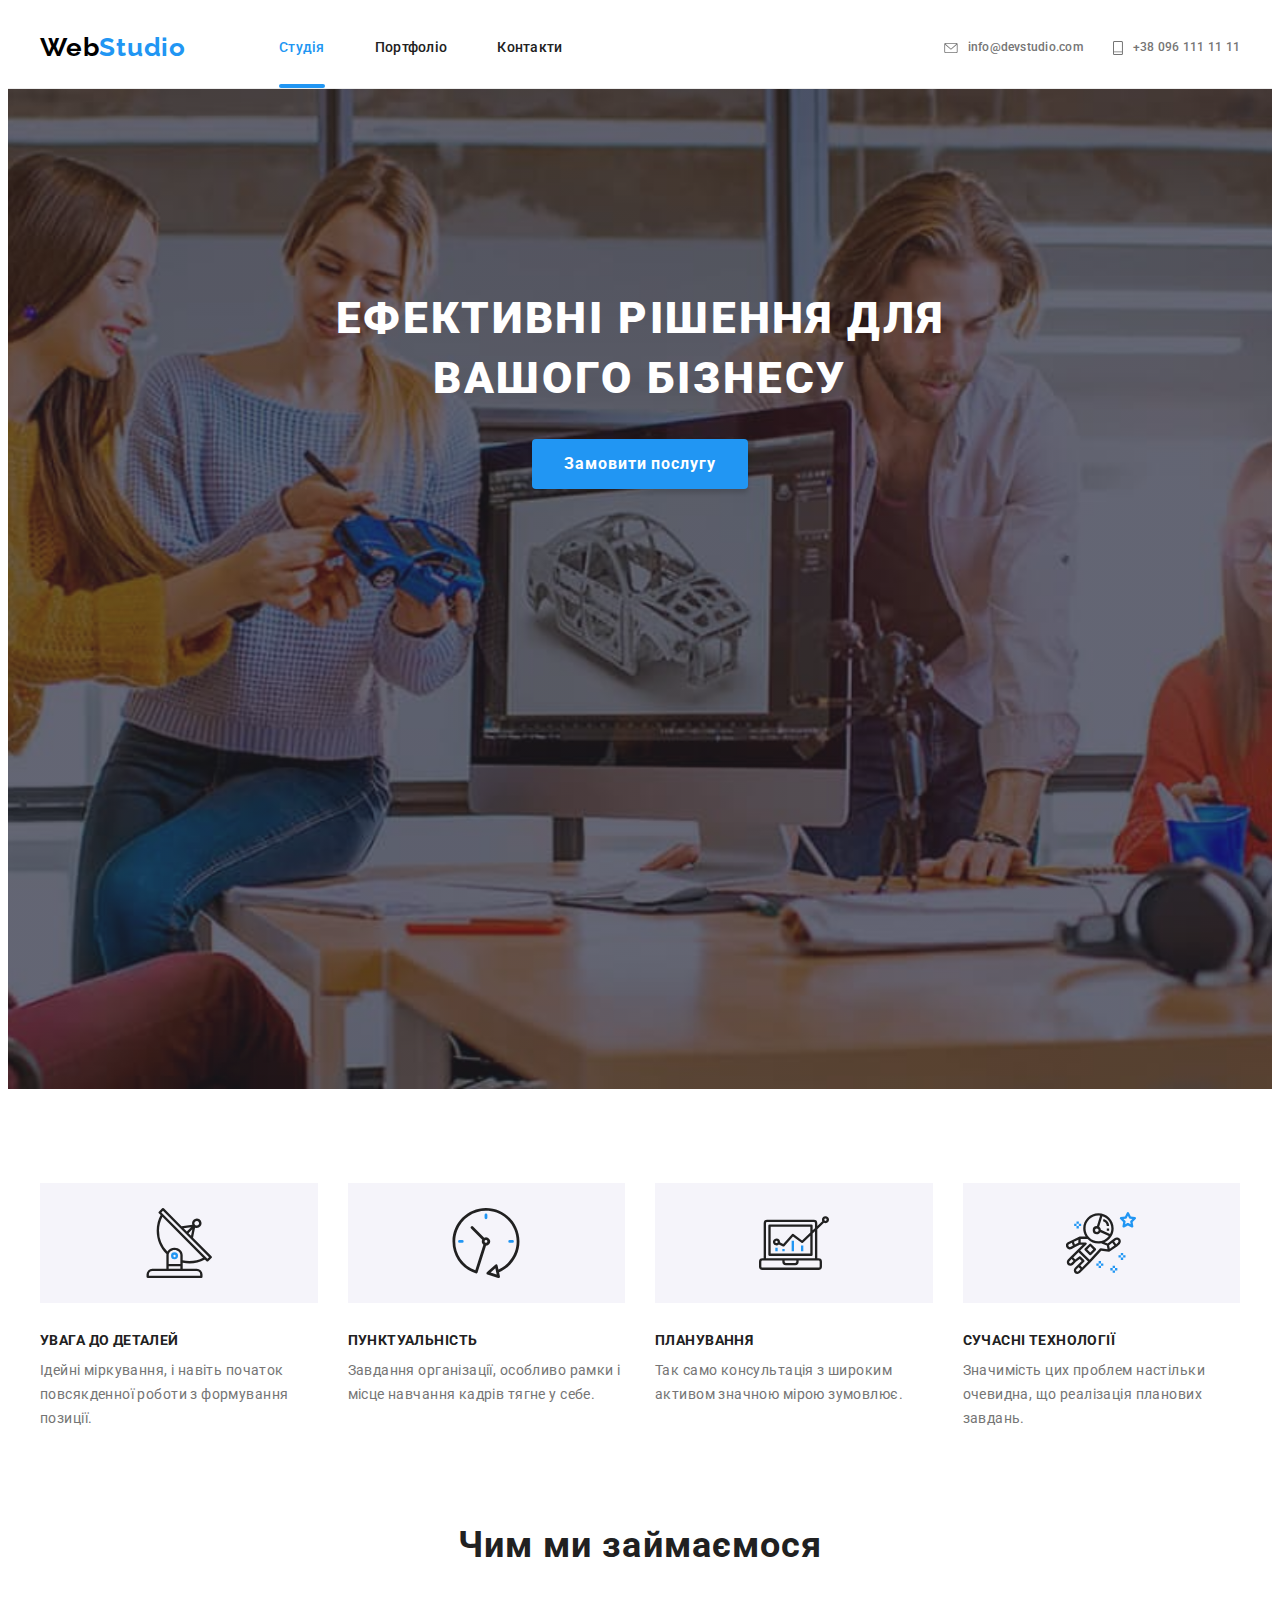
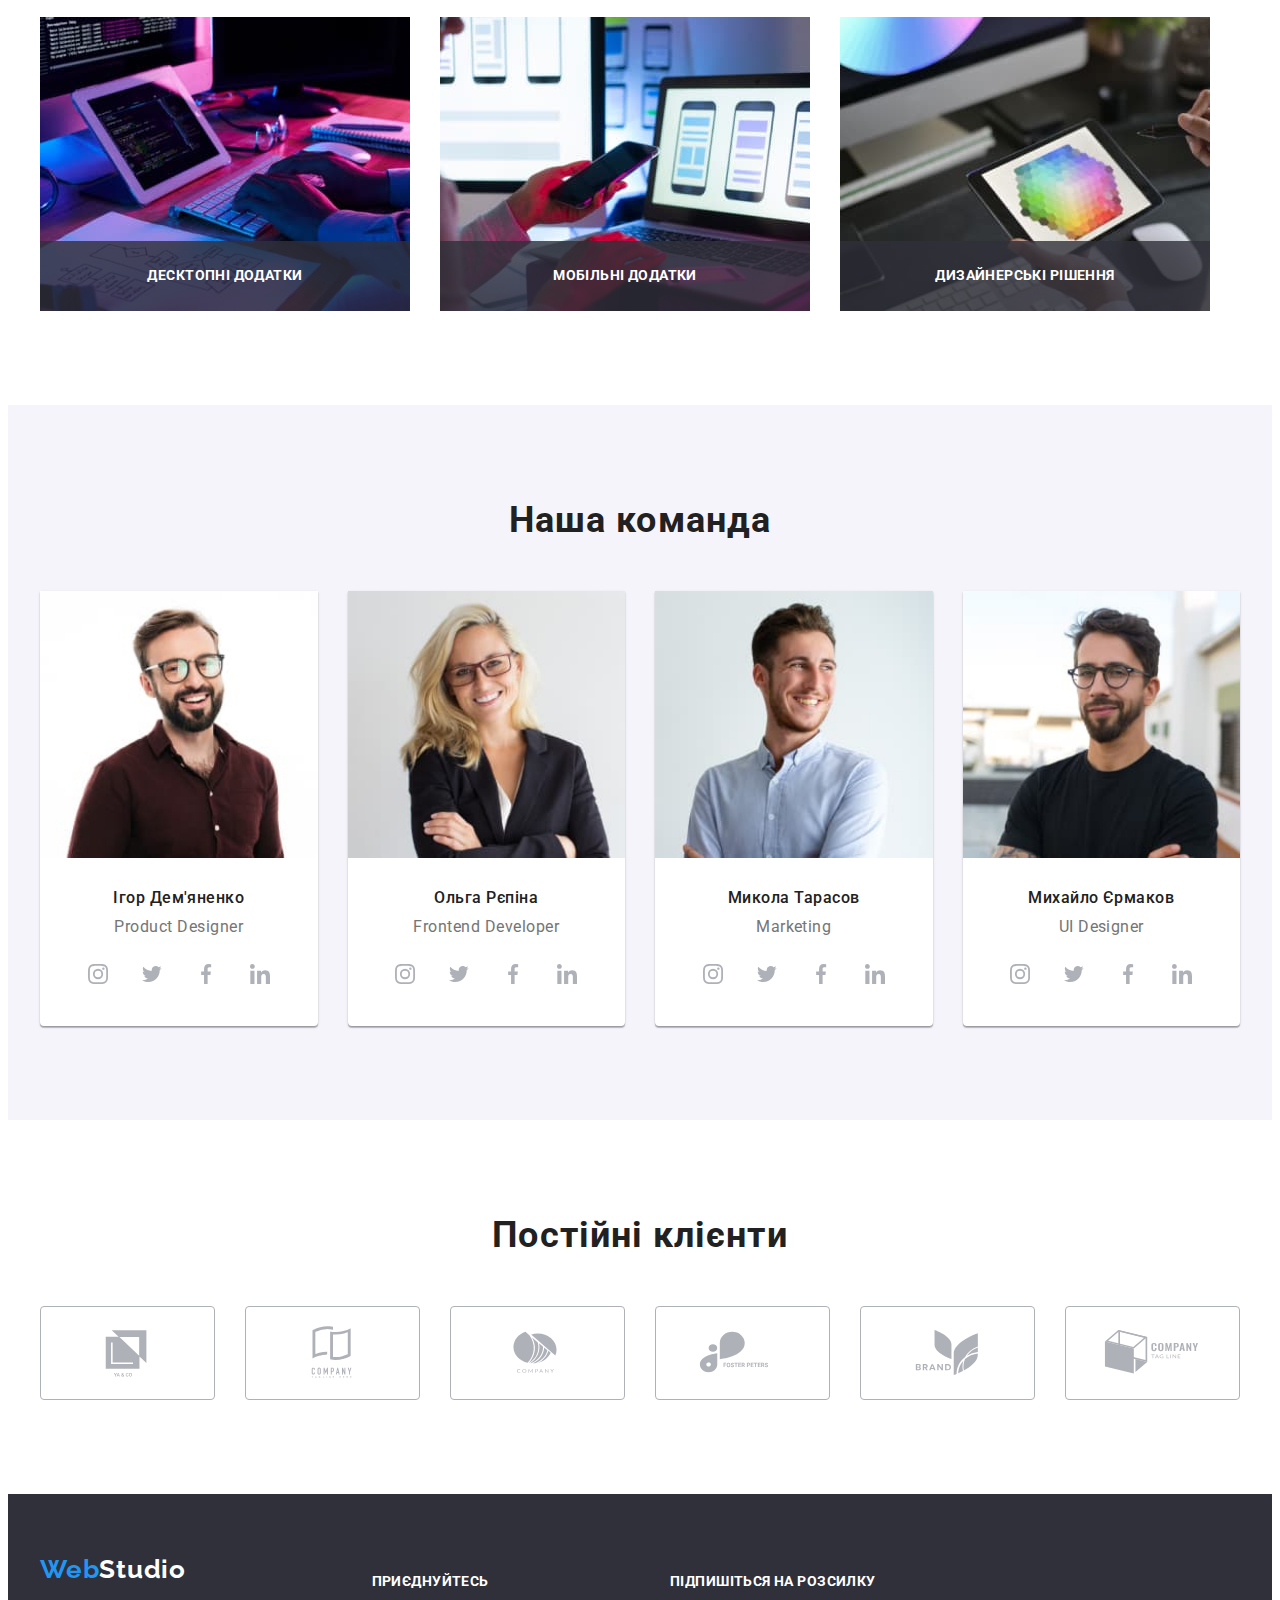
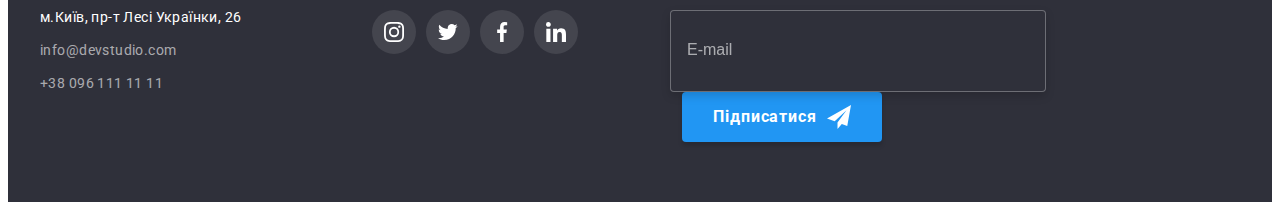
==== commit 6c31af97: "well_done" ====
--- a/index.html
+++ b/index.html
@@ -306,7 +306,7 @@
                 <img
                   src="./images/demanenko-m-320.jpg"
                   alt="фото Ігор Дем'яненко"
-                  sizes="100vw"
+                  width="100%"
                 />
               </picture>
               <div class="team__items">
@@ -397,7 +397,7 @@
                 <img
                   src="./images/repina-m-320.jpg"
                   alt="фото Ольга Рєпіна"
-                  sizes="100vw"
+                  width="100%"
                 />
               </picture>
               <div class="team__items">
@@ -488,7 +488,7 @@
                 <img
                   src="./images/tarasov-m-320.jpg"
                   alt="фото Микола Тарасов"
-                  sizes="100vw"
+                  width="100%"
                 />
               </picture>
               <div class="team__items">
@@ -579,7 +579,7 @@
                 <img
                   src="./images/ermakov-m-320.jpg"
                   alt="фото Михайло Єрмаков"
-                  sizes="100vw"
+                  width="100%"
                 />
               </picture>
               <div class="team__items">
--- a/css/main.min.css
+++ b/css/main.min.css
@@ -1 +1 @@
-body{font-family:"Roboto",sans-serif;background-color:#fff;color:#212121;font-size:14px;letter-spacing:.03em}.list{list-style:none}.link{padding-left:0;text-decoration:none}.container{min-width:320px;padding:0 15px;margin-left:auto;margin-right:auto}@media screen and (min-width: 480px){.container{max-width:480px}}@media screen and (min-width: 768px){.container{max-width:768px}}@media screen and (min-width: 1200px){.container{max-width:1200px}}h1,h2,h3,p,ul{margin:0;padding:0}img{display:block;max-width:100%;height:auto}button{display:block;font-family:inherit;cursor:pointer;border:none;border-radius:4px}.section{padding:94px 0px}@media screen and (max-width: 1199px){.section{padding-top:60px;padding-bottom:60px}}.visually-hidden{position:absolute;width:1px;height:1px;margin:-1px;padding:0;border:0;white-space:nowrap;-webkit-clip-path:inset(100%);clip-path:inset(100%);clip:rect(0 0 0 0);overflow:hidden}.logo{font-family:"Raleway",sans-serif;font-weight:700;font-size:26px;line-height:1.19;letter-spacing:.03em;color:#2196f3}@media screen and (max-width: 1199px){.logo{font-size:24px;line-height:1.16}}.header__logo{display:inline-block;-webkit-box-pack:center;-ms-flex-pack:center;justify-content:center;-webkit-box-align:center;-ms-flex-align:center;align-items:center}@media screen and (min-width: 767px){.header__logo{margin-right:88px}}@media screen and (min-width: 1200px){.header__logo{margin-right:93px}}.header__logo::after{display:-webkit-box;display:-ms-flexbox;display:flex;content:"";width:100%;height:1px;background:#2196f3;-webkit-transform:scale(0);transform:scale(0);-webkit-transform-origin:left;transform-origin:left;-webkit-transition:-webkit-transform 250ms cubic-bezier(0.4, 0, 0.2, 1);transition:-webkit-transform 250ms cubic-bezier(0.4, 0, 0.2, 1);transition:transform 250ms cubic-bezier(0.4, 0, 0.2, 1);transition:transform 250ms cubic-bezier(0.4, 0, 0.2, 1), -webkit-transform 250ms cubic-bezier(0.4, 0, 0.2, 1)}.header__logo:hover::after{-webkit-transform:scale(1);transform:scale(1)}.web{color:#000}.web__footer{color:#2196f3}.footer__logo{margin-bottom:20px;color:#fff;display:inline-block}.footer__logo::after{display:-webkit-box;display:-ms-flexbox;display:flex;content:"";width:100%;height:1px;background:#fff;-webkit-transform:scale(0);transform:scale(0);-webkit-transform-origin:left;transform-origin:left;-webkit-transition:-webkit-transform 250ms cubic-bezier(0.4, 0, 0.2, 1);transition:-webkit-transform 250ms cubic-bezier(0.4, 0, 0.2, 1);transition:transform 250ms cubic-bezier(0.4, 0, 0.2, 1);transition:transform 250ms cubic-bezier(0.4, 0, 0.2, 1), -webkit-transform 250ms cubic-bezier(0.4, 0, 0.2, 1)}.footer__logo:hover::after{-webkit-transform:scale(1);transform:scale(1)}.header{border-bottom:1px solid #ececec}.header__box{height:80px;display:-webkit-box;display:-ms-flexbox;display:flex;-webkit-box-align:center;-ms-flex-align:center;align-items:center;position:relative}@media screen and (max-width: 767px){.header__box{height:60px;-webkit-box-pack:justify;-ms-flex-pack:justify;justify-content:space-between}}@media screen and (max-width: 767px){.header__menu .header__items{margin-bottom:32px}}@media screen and (min-width: 768px){.header__menu{display:-webkit-box;display:-ms-flexbox;display:flex;gap:50px;margin-left:auto;-webkit-box-pack:center;-ms-flex-pack:center;justify-content:center;-webkit-box-align:center;-ms-flex-align:center;align-items:center}}.header__link{position:relative;font-weight:500;font-size:40px;line-height:1.18;letter-spacing:.02em;color:#212121;-webkit-transition:color 250ms cubic-bezier(0.4, 0, 0.2, 1);transition:color 250ms cubic-bezier(0.4, 0, 0.2, 1)}@media screen and (min-width: 768px){.header__link{display:-webkit-box;display:-ms-flexbox;display:flex;-webkit-box-pack:center;-ms-flex-pack:center;justify-content:center;padding-top:32px;padding-bottom:32px;font-size:14px;line-height:1.14}}.header__link:focus,.header__link:hover{color:#2196f3}.header__link--activ{color:#2196f3}.header__link--activ::after{display:-webkit-box;display:-ms-flexbox;display:flex;position:absolute;bottom:0;content:"";width:100%;height:4px;background:#2196f3;border-radius:2px}.header__contact{display:-webkit-box;display:-ms-flexbox;display:flex;font-weight:500;font-size:12px;line-height:1.14;letter-spacing:.02em}@media screen and (max-width: 767px){.header__contact{display:-webkit-box;display:-ms-flexbox;display:flex;-webkit-box-orient:vertical;-webkit-box-direction:reverse;-ms-flex-direction:column-reverse;flex-direction:column-reverse;gap:32px;margin-bottom:64px}}@media screen and (min-width: 768px){.header__contact{display:-webkit-box;display:-ms-flexbox;display:flex;-ms-flex-wrap:wrap;flex-wrap:wrap;gap:10px;margin-left:90px}}@media screen and (min-width: 1200px){.header__contact{gap:30px}}@media screen and (max-width: 767px){.header__contact--tel{font-size:34px;line-height:1.18;color:#2196f3;-webkit-transition:color 250ms cubic-bezier(0.4, 0, 0.2, 1),background-color 250ms cubic-bezier(0.4, 0, 0.2, 1);transition:color 250ms cubic-bezier(0.4, 0, 0.2, 1),background-color 250ms cubic-bezier(0.4, 0, 0.2, 1)}.header__contact--tel:hover,.header__contact--tel:focus{color:#fff;background-color:#2196f3}}@media screen and (min-width: 768px){.header__contact--tel{display:-webkit-box;display:-ms-flexbox;display:flex;-webkit-box-pack:center;-ms-flex-pack:center;justify-content:center;-webkit-box-align:center;-ms-flex-align:center;align-items:center;color:#757575;-webkit-transition:color 250ms cubic-bezier(0.4, 0, 0.2, 1);transition:color 250ms cubic-bezier(0.4, 0, 0.2, 1)}.header__contact--tel:focus,.header__contact--tel:hover{color:#2196f3}}@media screen and (max-width: 767px){.header__contact--mail{font-size:24px;line-height:1.17;color:#757575;-webkit-transition:color 250ms cubic-bezier(0.4, 0, 0.2, 1),background-color 250ms cubic-bezier(0.4, 0, 0.2, 1);transition:color 250ms cubic-bezier(0.4, 0, 0.2, 1),background-color 250ms cubic-bezier(0.4, 0, 0.2, 1)}.header__contact--mail:hover,.header__contact--mail:focus{color:#fff;background-color:#757575}}@media screen and (min-width: 768px){.header__contact--mail{display:-webkit-box;display:-ms-flexbox;display:flex;-webkit-box-pack:center;-ms-flex-pack:center;justify-content:center;-webkit-box-align:center;-ms-flex-align:center;align-items:center;color:#757575;-webkit-transition:color 250ms cubic-bezier(0.4, 0, 0.2, 1);transition:color 250ms cubic-bezier(0.4, 0, 0.2, 1)}.header__contact--mail:focus,.header__contact--mail:hover{color:#2196f3}}.header__icon{-webkit-box-pack:center;-ms-flex-pack:center;justify-content:center;margin-right:10px;-ms-flex-item-align:center;align-self:center;fill:currentColor}@media screen and (max-width: 767px){.header__icon{display:none}}.menu__container{display:-webkit-box;display:-ms-flexbox;display:flex;width:1200px;-webkit-box-pack:justify;-ms-flex-pack:justify;justify-content:space-between;background-color:#fff}@media screen and (max-width: 767px){.menu__container{display:none;position:fixed;z-index:1;top:0;left:0;width:100%;height:100%;padding:48px 40px}.menu__container.js-menu-container{overflow:hidden;display:block;-webkit-transform:translateY(-100%);transform:translateY(-100%);-webkit-transition:-webkit-transform 1250ms cubic-bezier(0.4, 0, 0.2, 1);transition:-webkit-transform 1250ms cubic-bezier(0.4, 0, 0.2, 1);transition:transform 1250ms cubic-bezier(0.4, 0, 0.2, 1);transition:transform 1250ms cubic-bezier(0.4, 0, 0.2, 1), -webkit-transform 1250ms cubic-bezier(0.4, 0, 0.2, 1)}.menu__container.is-open{display:-webkit-box;display:-ms-flexbox;display:flex;overflow:auto;-webkit-box-orient:vertical;-webkit-box-direction:normal;-ms-flex-direction:column;flex-direction:column;-webkit-box-pack:justify;-ms-flex-pack:justify;justify-content:space-between;-webkit-transform:translateY(0%);transform:translateY(0%)}}.button__icon{fill:currentColor}.button__menu{position:relative;display:-webkit-inline-box;display:-ms-inline-flexbox;display:inline-flex;background-color:#fff;color:#212121;-webkit-transition:color 250ms cubic-bezier(0.4, 0, 0.2, 1);transition:color 250ms cubic-bezier(0.4, 0, 0.2, 1)}.button__menu:focus,.button__menu:hover{color:#2196f3}.button__menu--close{position:absolute;top:10px;right:15px}@media screen and (min-width: 768px){.button__menu{display:none}}@media screen and (min-width: 768px){.menu__contact{display:-webkit-box;display:-ms-flexbox;display:flex;-webkit-box-align:center;-ms-flex-align:center;align-items:center}}.menu__social{display:none}@media screen and (max-width: 767px){.menu__social{display:-webkit-box;display:-ms-flexbox;display:flex;-ms-flex-wrap:wrap;flex-wrap:wrap;gap:10px;font-weight:500;font-size:18px;line-height:1.22;letter-spacing:.02em}}.menu__social--link{color:#2196f3;-webkit-transition:color 250ms cubic-bezier(0.4, 0, 0.2, 1),background-color 250ms cubic-bezier(0.4, 0, 0.2, 1);transition:color 250ms cubic-bezier(0.4, 0, 0.2, 1),background-color 250ms cubic-bezier(0.4, 0, 0.2, 1)}.menu__social--link:hover,.menu__social--link:focus{color:#fff;background-color:#2196f3}.line{color:rgba(33,33,33,.2)}.hero{height:400px;max-width:1600px;margin-left:auto;margin-right:auto;text-align:center;padding-top:118px;padding-bottom:118px;background-color:#c4c4c4;background-image:-webkit-gradient(linear, left top, right top, from(rgba(47, 48, 58, 0.4)), to(rgba(47, 48, 58, 0.4))),url("../images/header-mobile-320.jpg");background-image:linear-gradient(to right, rgba(47, 48, 58, 0.4), rgba(47, 48, 58, 0.4)),url("../images/header-mobile-320.jpg");background-repeat:no-repeat;background-position:center;background-size:cover}@media screen and (max-width: 479px){.hero{padding-top:97px;padding-bottom:97px}}@media screen and (min-width: 480px)and (min-device-pixel-ratio: 2),screen and (min-width: 480px)and (-webkit-min-device-pixel-ratio: 2),screen and (min-width: 480px)and (min-resolution: 192dpi),screen and (min-width: 480px)and (min-resolution: 2dppx){.hero{background-image:-webkit-gradient(linear, left top, right top, from(rgba(47, 48, 58, 0.4)), to(rgba(47, 48, 58, 0.4))),url("../images/header-mobile-640.jpg");background-image:linear-gradient(to right, rgba(47, 48, 58, 0.4), rgba(47, 48, 58, 0.4)),url("../images/header-mobile-640.jpg")}}@media screen and (min-width: 768px){.hero{background-image:-webkit-gradient(linear, left top, right top, from(rgba(47, 48, 58, 0.4)), to(rgba(47, 48, 58, 0.4))),url("../images/header-tablet-320.jpg");background-image:linear-gradient(to right, rgba(47, 48, 58, 0.4), rgba(47, 48, 58, 0.4)),url("../images/header-tablet-320.jpg")}}@media screen and (min-width: 768px)and (min-device-pixel-ratio: 2),screen and (min-width: 768px)and (-webkit-min-device-pixel-ratio: 2),screen and (min-width: 768px)and (min-resolution: 192dpi),screen and (min-width: 768px)and (min-resolution: 2dppx){.hero{background-image:-webkit-gradient(linear, left top, right top, from(rgba(47, 48, 58, 0.4)), to(rgba(47, 48, 58, 0.4))),url("../images/header-tablet-640.jpg");background-image:linear-gradient(to right, rgba(47, 48, 58, 0.4), rgba(47, 48, 58, 0.4)),url("../images/header-tablet-640.jpg")}}@media screen and (min-width: 1200px){.hero{height:600px;padding-top:200px;padding-bottom:200px;background-image:-webkit-gradient(linear, left top, right top, from(rgba(47, 48, 58, 0.4)), to(rgba(47, 48, 58, 0.4))),url("../images/header-desktop-320.jpg");background-image:linear-gradient(to right, rgba(47, 48, 58, 0.4), rgba(47, 48, 58, 0.4)),url("../images/header-desktop-320.jpg")}}@media screen and (min-width: 1200px)and (min-device-pixel-ratio: 2),screen and (min-width: 1200px)and (-webkit-min-device-pixel-ratio: 2),screen and (min-width: 1200px)and (min-resolution: 192dpi),screen and (min-width: 1200px)and (min-resolution: 2dppx){.hero{background-image:-webkit-gradient(linear, left top, right top, from(rgba(47, 48, 58, 0.4)), to(rgba(47, 48, 58, 0.4))),url("../images/header-desktop-640.jpg");background-image:linear-gradient(to right, rgba(47, 48, 58, 0.4), rgba(47, 48, 58, 0.4)),url("../images/header-desktop-640.jpg")}}.hero__title{margin:0 auto;margin-bottom:30px;font-weight:900;font-size:44px;line-height:1.36;letter-spacing:.06em;color:#fff;text-transform:uppercase}@media screen and (max-width: 1199px){.hero__title{max-width:360px;font-size:26px;line-height:1.62}}@media screen and (min-width: 1200px){.hero__title{width:696px}}.hero__button{margin:0 auto;padding:10px 32px;min-width:216px;font-weight:700;font-size:16px;line-height:1.88;text-align:center;letter-spacing:.06em;color:#fff;background-color:#2196f3;-webkit-box-shadow:0px 4px 4px rgba(0,0,0,.15);box-shadow:0px 4px 4px rgba(0,0,0,.15);-webkit-transition:background-color 250ms cubic-bezier(0.4, 0, 0.2, 1);transition:background-color 250ms cubic-bezier(0.4, 0, 0.2, 1)}.hero__button:focus,.hero__button:hover{background-color:#188ce8}@media screen and (min-width: 768px){.benefits__list{display:-webkit-box;display:-ms-flexbox;display:flex;-ms-flex-wrap:wrap;flex-wrap:wrap;gap:30px}}@media screen and (max-width: 767px){.benefits__item{width:100%}.benefits__item:not(:last-child){margin-bottom:30px}}@media screen and (min-width: 768px){.benefits__item{-ms-flex-preferred-size:calc((100% - 30px)/2);flex-basis:calc((100% - 30px)/2)}}@media screen and (min-width: 1200px){.benefits__item{-ms-flex-preferred-size:calc((100% - 90px)/4);flex-basis:calc((100% - 90px)/4)}}.benefits__title{margin-bottom:10px;font-weight:700;font-size:14px;line-height:1.14;letter-spacing:.03em;text-transform:uppercase}@media screen and (max-width: 767px){.benefits__title{text-align:center}}.benefits__text{font-size:14px;line-height:1.71;letter-spacing:.03em;color:#757575}.benefits__bloc{margin-bottom:30px;height:120px;display:-webkit-box;display:-ms-flexbox;display:flex;-webkit-box-pack:center;-ms-flex-pack:center;justify-content:center;-webkit-box-align:center;-ms-flex-align:center;align-items:center;background-color:#f5f4fa}.benefits__icon{width:70px;height:70px}.work{padding-top:0px}@media screen and (max-width: 1199px){.work{display:none}}.work__title{margin-bottom:50px;font-weight:700;font-size:36px;line-height:1.16;letter-spacing:.03em;text-align:center}.work__items{display:-webkit-box;display:-ms-flexbox;display:flex;gap:30px}.work__thumb{position:relative}.work__text{position:absolute;bottom:0;width:100%;display:-webkit-box;display:-ms-flexbox;display:flex;-webkit-box-align:center;-ms-flex-align:center;align-items:center;-webkit-box-pack:center;-ms-flex-pack:center;justify-content:center;height:70px;font-weight:700;line-height:1.14;text-transform:uppercase;color:#fff;background-color:rgba(47,48,58,.8)}.team{background-color:#f5f4fa}.team__title{margin-bottom:50px;font-weight:700;font-size:36px;line-height:1.17;letter-spacing:.03em;text-align:center}@media screen and (max-width: 767px){.team__title{margin-bottom:30px;font-size:28px}}@media screen and (min-width: 768px){.team__list{display:-webkit-box;display:-ms-flexbox;display:flex;-ms-flex-wrap:wrap;flex-wrap:wrap;gap:30px}}.team__bloc{display:block;-webkit-box-shadow:0px 1px 3px rgba(0,0,0,.12),0px 1px 1px rgba(0,0,0,.14),0px 2px 1px rgba(0,0,0,.2);box-shadow:0px 1px 3px rgba(0,0,0,.12),0px 1px 1px rgba(0,0,0,.14),0px 2px 1px rgba(0,0,0,.2);border-radius:0px 0px 4px 4px;text-align:center;background-color:#fff}@media screen and (max-width: 767px){.team__bloc{width:100%}.team__bloc:not(:last-child){margin-bottom:30px}}@media screen and (min-width: 768px){.team__bloc{-ms-flex-preferred-size:calc((100% - 30px)/2);flex-basis:calc((100% - 30px)/2)}}@media screen and (min-width: 1200px){.team__bloc{-ms-flex-preferred-size:calc((100% - 90px)/4);flex-basis:calc((100% - 90px)/4)}}.team__items{padding-top:30px;padding-bottom:30px}.team__name{margin-bottom:10px;font-weight:500;font-size:16px;line-height:1.19;letter-spacing:.03em}.team__text{margin-bottom:16px;font-size:16px;line-height:1.19;letter-spacing:.03em;color:#757575}.social{display:-webkit-box;display:-ms-flexbox;display:flex;gap:10px;-webkit-box-pack:center;-ms-flex-pack:center;justify-content:center}.social__button{width:44px;height:44px;background-color:#fff;color:#afb1b8;border-radius:50%;display:-webkit-box;display:-ms-flexbox;display:flex;-webkit-box-align:center;-ms-flex-align:center;align-items:center;-webkit-box-pack:center;-ms-flex-pack:center;justify-content:center;-webkit-transition:background-color 250ms cubic-bezier(0.4, 0, 0.2, 1),color 250ms cubic-bezier(0.4, 0, 0.2, 1);transition:background-color 250ms cubic-bezier(0.4, 0, 0.2, 1),color 250ms cubic-bezier(0.4, 0, 0.2, 1)}.social__button:hover,.social__button:focus{background-color:#2196f3;color:#fff;outline:none}.social__button--footer{color:#fff;background:rgba(255,255,255,.1)}.social__icon{fill:currentColor;width:20px;height:20px}.client__title{margin-bottom:50px;font-weight:700;font-size:36px;line-height:1.17;letter-spacing:.03em;text-align:center}@media screen and (max-width: 1199px){.client__title{margin-bottom:30px;font-size:28px}}.client__bloc{display:-webkit-box;display:-ms-flexbox;display:flex;gap:30px}@media screen and (max-width: 1199px){.client__bloc{-ms-flex-wrap:wrap;flex-wrap:wrap}}.client__logo{width:calc((100% - 150px)/6)}@media screen and (max-width: 767px){.client__logo{-ms-flex-preferred-size:calc((100% - 30px)/2);flex-basis:calc((100% - 30px)/2)}}@media screen and (min-width: 768px)and (max-width: 1199px){.client__logo{-ms-flex-preferred-size:calc((100% - 60px)/3);flex-basis:calc((100% - 60px)/3)}}.client__site{height:92px;background-color:#fff;border-radius:4px;border:1px solid #afb1b8;cursor:pointer;color:#afb1b8;display:-webkit-box;display:-ms-flexbox;display:flex;-webkit-box-align:center;-ms-flex-align:center;align-items:center;-webkit-box-pack:center;-ms-flex-pack:center;justify-content:center;-webkit-transition:border-color 250ms cubic-bezier(0.4, 0, 0.2, 1),color 250ms cubic-bezier(0.4, 0, 0.2, 1);transition:border-color 250ms cubic-bezier(0.4, 0, 0.2, 1),color 250ms cubic-bezier(0.4, 0, 0.2, 1)}.client__site:hover,.client__site:focus{border-color:#2196f3;color:#2196f3;outline:none}.client__icon{fill:currentColor;width:106px;height:60px}.footer{background-color:#2f303a;padding:60px 0}@media screen and (max-width: 1199px){.footer{text-align:center}}.footer-container{display:-webkit-box;display:-ms-flexbox;display:flex;-ms-flex-wrap:wrap;flex-wrap:wrap;gap:60px;-webkit-box-pack:center;-ms-flex-pack:center;justify-content:center}@media screen and (min-width: 1200px){.footer-container{-webkit-box-align:baseline;-ms-flex-align:baseline;align-items:baseline}}@media screen and (min-width: 768px){.footer__main{padding-right:165px}}@media screen and (min-width: 1200px){.footer__main{padding-right:70px}}.contact{font-style:normal;font-size:14px;line-height:1.71;letter-spacing:.03em;-webkit-transition:color 250ms cubic-bezier(0.4, 0, 0.2, 1);transition:color 250ms cubic-bezier(0.4, 0, 0.2, 1)}.contact__item:not(:last-child){margin-bottom:9px}@media screen and (max-width: 1199px){.contact__item:not(:last-child){margin-bottom:8px}}.contact--address{color:#fff}.contact--address:hover,.contact--address:focus{color:#2196f3}.contact--link{color:rgba(255,255,255,.6)}.contact--link:hover,.contact--link:focus{color:#2196f3}.footer__text{margin-bottom:20px;font-weight:700;line-height:1.14;text-transform:uppercase;color:#fff}@media screen and (min-width: 1200px){.footer__input{margin-left:auto}}@media screen and (min-width: 1200px){.footer-form{display:-webkit-box;display:-ms-flexbox;display:flex;-ms-flex-wrap:wrap;flex-wrap:wrap;-webkit-box-pack:justify;-ms-flex-pack:justify;justify-content:space-between;-webkit-box-align:center;-ms-flex-align:center;align-items:center;width:570px}}@media screen and (max-width: 1199px){.footer-form{max-width:450px}}.footer-form__input{height:50px;width:358px;padding:15px 0 15px 16px;border:1px solid rgba(255,255,255,.3);border-radius:4px;-webkit-filter:drop-shadow(0px 4px 4px rgba(0, 0, 0, 0.15));filter:drop-shadow(0px 4px 4px rgba(0, 0, 0, 0.15));background-color:#2f303a;color:rgba(255,255,255,.6)}@media screen and (min-width: 480px)and (max-width: 1199px){.footer-form__input{width:450px;margin-bottom:20px}}@media screen and (max-width: 479px){.footer-form__input{margin-bottom:20px;width:calc(100vw - 30px)}}.footer-form__input::-webkit-input-placeholder{font-family:inherit;font-size:16px;line-height:1.25;color:rgba(255,255,255,.6)}.footer-form__input::-moz-placeholder{font-family:inherit;font-size:16px;line-height:1.25;color:rgba(255,255,255,.6)}.footer-form__input:-ms-input-placeholder{font-family:inherit;font-size:16px;line-height:1.25;color:rgba(255,255,255,.6)}.footer-form__input::-ms-input-placeholder{font-family:inherit;font-size:16px;line-height:1.25;color:rgba(255,255,255,.6)}.footer-form__input::placeholder{font-family:inherit;font-size:16px;line-height:1.25;color:rgba(255,255,255,.6)}.footer-form__button{display:-webkit-box;display:-ms-flexbox;display:flex;-webkit-box-pack:center;-ms-flex-pack:center;justify-content:center;-webkit-box-align:center;-ms-flex-align:center;align-items:center;width:200px;height:50px;padding:0;margin:0 auto;font-weight:700;font-size:16px;line-height:1.88;letter-spacing:.06em;color:#fff;background-color:#2196f3;border-radius:4px;-webkit-box-shadow:0px 4px 4px rgba(0,0,0,.15);box-shadow:0px 4px 4px rgba(0,0,0,.15);-webkit-transition:background-color 250ms cubic-bezier(0.4, 0, 0.2, 1);transition:background-color 250ms cubic-bezier(0.4, 0, 0.2, 1)}@media screen and (min-width: 1200px){.footer-form__button{margin-left:12px;margin-right:0}}.footer-form__button:hover,.footer-form__button:focus{background-color:#188ce8}.footer-form__icon{width:24px;height:24px;margin-left:10px}.backdrop.is-hidden{opacity:0;visibility:visible;pointer-events:none}.backdrop{position:fixed;width:100%;height:100%;top:0;left:0;background-color:rgba(0,0,0,.2);opacity:1;-webkit-transition:opacity 250ms cubic-bezier(0.4, 0, 0.2, 1);transition:opacity 250ms cubic-bezier(0.4, 0, 0.2, 1);overflow-y:scroll}.backdrop.is-hidden .model{-webkit-transform:translate(-50%, -50%) scale(0) rotate(1turn);transform:translate(-50%, -50%) scale(0) rotate(1turn)}.model{position:absolute;top:50%;left:50%;height:581px;width:528px;padding:40px;-webkit-transform:translate(-50%, -50%) scale(1);transform:translate(-50%, -50%) scale(1);-webkit-transition:-webkit-transform 250ms cubic-bezier(0.4, 0, 0.2, 1);transition:-webkit-transform 250ms cubic-bezier(0.4, 0, 0.2, 1);transition:transform 250ms cubic-bezier(0.4, 0, 0.2, 1);transition:transform 250ms cubic-bezier(0.4, 0, 0.2, 1), -webkit-transform 250ms cubic-bezier(0.4, 0, 0.2, 1);background-color:#fff;-webkit-box-shadow:0px 1px 3px rgba(0,0,0,.12),0px 1px 1px rgba(0,0,0,.14),0px 2px 1px rgba(0,0,0,.2);box-shadow:0px 1px 3px rgba(0,0,0,.12),0px 1px 1px rgba(0,0,0,.14),0px 2px 1px rgba(0,0,0,.2);border-radius:4px}@media screen and (max-width: 1199px){.model{height:95%;width:95%;max-height:609px;max-width:450px;overflow:scroll}}.model__titel{margin-bottom:12px;font-weight:700;font-size:20px;line-height:1.15;text-align:center}.close{position:absolute;top:8px;right:8px;display:-webkit-box;display:-ms-flexbox;display:flex;-webkit-box-pack:center;-ms-flex-pack:center;justify-content:center;-webkit-box-align:center;-ms-flex-align:center;align-items:center;width:30px;height:30px;border:1px solid rgba(0,0,0,.1);border-radius:50%;color:#000;background-color:#fff}.close:hover,.close:focus{color:#2196f3}.close__icon{width:11px;height:11px;fill:currentColor;-webkit-transition:color 250ms cubic-bezier(0.4, 0, 0.2, 1);transition:color 250ms cubic-bezier(0.4, 0, 0.2, 1)}.form__label{display:-webkit-box;display:-ms-flexbox;display:flex;-webkit-box-orient:vertical;-webkit-box-direction:normal;-ms-flex-direction:column;flex-direction:column;position:relative;margin-bottom:10px}.form__label--comment{margin-bottom:20px}.form__titel{margin-bottom:4px;font-size:12px;line-height:1.16;letter-spacing:.01em;color:#757575}.form__input{padding:11px 0px 11px 42px;border:1px solid rgba(33,33,33,.2);border-radius:4px;-webkit-transition:border-color 250ms cubic-bezier(0.4, 0, 0.2, 1);transition:border-color 250ms cubic-bezier(0.4, 0, 0.2, 1)}.form__input:hover,.form__input:focus{border-color:#2196f3;fill:#2196f3}.form__icon{position:absolute;height:18px;width:18px;bottom:11px;left:12px;fill:#212121;-webkit-transition:fill 250ms cubic-bezier(0.4, 0, 0.2, 1);transition:fill 250ms cubic-bezier(0.4, 0, 0.2, 1)}.form__input:hover+.form__icon,.form__input:focus+.form__icon{border-color:#2196f3;fill:#2196f3}.textarea{height:120px;resize:none;padding:12px 16px}.textarea::-webkit-input-placeholder{font-family:inherit;font-size:12px;line-height:1.67;letter-spacing:.01em;color:rgba(117,117,117,.5)}.textarea::-moz-placeholder{font-family:inherit;font-size:12px;line-height:1.67;letter-spacing:.01em;color:rgba(117,117,117,.5)}.textarea:-ms-input-placeholder{font-family:inherit;font-size:12px;line-height:1.67;letter-spacing:.01em;color:rgba(117,117,117,.5)}.textarea::-ms-input-placeholder{font-family:inherit;font-size:12px;line-height:1.67;letter-spacing:.01em;color:rgba(117,117,117,.5)}.textarea::placeholder{font-family:inherit;font-size:12px;line-height:1.67;letter-spacing:.01em;color:rgba(117,117,117,.5)}@media screen and (max-width: 1199px){.textarea::-webkit-input-placeholder{font-size:14px;line-height:1.14}.textarea::-moz-placeholder{font-size:14px;line-height:1.14}.textarea:-ms-input-placeholder{font-size:14px;line-height:1.14}.textarea::-ms-input-placeholder{font-size:14px;line-height:1.14}.textarea::placeholder{font-size:14px;line-height:1.14}}.form__button{margin:0 auto;padding:10px 52px;min-width:96px;font-weight:700;font-size:16px;line-height:1.88;text-align:center;letter-spacing:.06em;color:#fff;background-color:#2196f3;-webkit-box-shadow:0px 4px 4px rgba(0,0,0,.15);box-shadow:0px 4px 4px rgba(0,0,0,.15);-webkit-transition:background-color 250ms cubic-bezier(0.4, 0, 0.2, 1);transition:background-color 250ms cubic-bezier(0.4, 0, 0.2, 1)}.form__button:hover,.form__button:focus{background-color:#188ce8}.checkbox{display:-webkit-box;display:-ms-flexbox;display:flex;-webkit-box-orient:vertical;-webkit-box-direction:normal;-ms-flex-direction:column;flex-direction:column;position:relative;margin-bottom:30px}.checkbox__input{-webkit-appearance:none;-moz-appearance:none;appearance:none}.checkbox__input:checked+.checkbox__icon{background-color:#2196f3;border-color:rgba(0,0,0,0)}.checkbox__text{font-size:14px;line-height:1.71;margin-left:36px;color:#757575}@media screen and (max-width: 1199px){.checkbox__text{font-size:12px;line-height:1.17;margin-left:23px}}.checkbox__condition{color:#2196f3}.checkbox__icon{position:absolute;left:12px;top:5px;width:16px;height:15px;border:2px solid #212121;-webkit-transition:background-color 250ms cubic-bezier(0.4, 0, 0.2, 1),border-color 250ms cubic-bezier(0.4, 0, 0.2, 1);transition:background-color 250ms cubic-bezier(0.4, 0, 0.2, 1),border-color 250ms cubic-bezier(0.4, 0, 0.2, 1)}@media screen and (max-width: 1199px){.checkbox__icon{left:0;top:0}}/*# sourceMappingURL=main.min.css.map */+body{font-family:"Roboto",sans-serif;background-color:#fff;color:#212121;font-size:14px;letter-spacing:.03em}.list{list-style:none}.link{padding-left:0;text-decoration:none}.container{min-width:320px;padding:0 15px;margin-left:auto;margin-right:auto}@media screen and (min-width: 480px){.container{max-width:480px}}@media screen and (min-width: 768px){.container{max-width:768px}}@media screen and (min-width: 1200px){.container{max-width:1200px}}h1,h2,h3,p,ul{margin:0;padding:0}img{display:block;max-width:100%;height:auto}button{display:block;font-family:inherit;cursor:pointer;border:none;border-radius:4px}.section{padding:94px 0px}@media screen and (max-width: 1199px){.section{padding-top:60px;padding-bottom:60px}}.visually-hidden{position:absolute;width:1px;height:1px;margin:-1px;padding:0;border:0;white-space:nowrap;-webkit-clip-path:inset(100%);clip-path:inset(100%);clip:rect(0 0 0 0);overflow:hidden}.logo{font-family:"Raleway",sans-serif;font-weight:700;font-size:26px;line-height:1.19;letter-spacing:.03em;color:#2196f3}@media screen and (max-width: 1199px){.logo{font-size:24px;line-height:1.16}}.header__logo{display:inline-block;-webkit-box-pack:center;-ms-flex-pack:center;justify-content:center;-webkit-box-align:center;-ms-flex-align:center;align-items:center}@media screen and (min-width: 767px){.header__logo{margin-right:88px}}@media screen and (min-width: 1200px){.header__logo{margin-right:93px}}.header__logo::after{display:-webkit-box;display:-ms-flexbox;display:flex;content:"";width:100%;height:1px;background:#2196f3;-webkit-transform:scale(0);transform:scale(0);-webkit-transform-origin:left;transform-origin:left;-webkit-transition:-webkit-transform 250ms cubic-bezier(0.4, 0, 0.2, 1);transition:-webkit-transform 250ms cubic-bezier(0.4, 0, 0.2, 1);transition:transform 250ms cubic-bezier(0.4, 0, 0.2, 1);transition:transform 250ms cubic-bezier(0.4, 0, 0.2, 1), -webkit-transform 250ms cubic-bezier(0.4, 0, 0.2, 1)}.header__logo:hover::after{-webkit-transform:scale(1);transform:scale(1)}.web{color:#000}.web__footer{color:#2196f3}.footer__logo{margin-bottom:20px;color:#fff;display:inline-block}.footer__logo::after{display:-webkit-box;display:-ms-flexbox;display:flex;content:"";width:100%;height:1px;background:#fff;-webkit-transform:scale(0);transform:scale(0);-webkit-transform-origin:left;transform-origin:left;-webkit-transition:-webkit-transform 250ms cubic-bezier(0.4, 0, 0.2, 1);transition:-webkit-transform 250ms cubic-bezier(0.4, 0, 0.2, 1);transition:transform 250ms cubic-bezier(0.4, 0, 0.2, 1);transition:transform 250ms cubic-bezier(0.4, 0, 0.2, 1), -webkit-transform 250ms cubic-bezier(0.4, 0, 0.2, 1)}.footer__logo:hover::after{-webkit-transform:scale(1);transform:scale(1)}.header{border-bottom:1px solid #ececec}.header__box{height:80px;display:-webkit-box;display:-ms-flexbox;display:flex;-webkit-box-align:center;-ms-flex-align:center;align-items:center;position:relative}@media screen and (max-width: 767px){.header__box{height:60px;-webkit-box-pack:justify;-ms-flex-pack:justify;justify-content:space-between}}@media screen and (max-width: 767px){.header__menu .header__items{margin-bottom:32px}}@media screen and (min-width: 768px){.header__menu{display:-webkit-box;display:-ms-flexbox;display:flex;gap:50px;margin-left:auto;-webkit-box-pack:center;-ms-flex-pack:center;justify-content:center;-webkit-box-align:center;-ms-flex-align:center;align-items:center}}.header__link{position:relative;font-weight:500;font-size:40px;line-height:1.18;letter-spacing:.02em;color:#212121;-webkit-transition:color 250ms cubic-bezier(0.4, 0, 0.2, 1);transition:color 250ms cubic-bezier(0.4, 0, 0.2, 1)}@media screen and (min-width: 768px){.header__link{display:-webkit-box;display:-ms-flexbox;display:flex;-webkit-box-pack:center;-ms-flex-pack:center;justify-content:center;padding-top:32px;padding-bottom:32px;font-size:14px;line-height:1.14}}.header__link:focus,.header__link:hover{color:#2196f3}.header__link--activ{color:#2196f3}.header__link--activ::after{display:-webkit-box;display:-ms-flexbox;display:flex;position:absolute;bottom:0;content:"";width:100%;height:4px;background:#2196f3;border-radius:2px}.header__contact{display:-webkit-box;display:-ms-flexbox;display:flex;font-weight:500;font-size:12px;line-height:1.14;letter-spacing:.02em}@media screen and (max-width: 767px){.header__contact{display:-webkit-box;display:-ms-flexbox;display:flex;-webkit-box-orient:vertical;-webkit-box-direction:reverse;-ms-flex-direction:column-reverse;flex-direction:column-reverse;gap:32px;margin-bottom:64px}}@media screen and (min-width: 768px){.header__contact{display:-webkit-box;display:-ms-flexbox;display:flex;-ms-flex-wrap:wrap;flex-wrap:wrap;gap:10px;margin-left:90px}}@media screen and (min-width: 1200px){.header__contact{gap:30px}}@media screen and (max-width: 767px){.header__contact--tel{font-size:34px;line-height:1.18;color:#2196f3;-webkit-transition:color 250ms cubic-bezier(0.4, 0, 0.2, 1),background-color 250ms cubic-bezier(0.4, 0, 0.2, 1);transition:color 250ms cubic-bezier(0.4, 0, 0.2, 1),background-color 250ms cubic-bezier(0.4, 0, 0.2, 1)}.header__contact--tel:hover,.header__contact--tel:focus{color:#fff;background-color:#2196f3}}@media screen and (min-width: 768px){.header__contact--tel{display:-webkit-box;display:-ms-flexbox;display:flex;-webkit-box-pack:center;-ms-flex-pack:center;justify-content:center;-webkit-box-align:center;-ms-flex-align:center;align-items:center;color:#757575;-webkit-transition:color 250ms cubic-bezier(0.4, 0, 0.2, 1);transition:color 250ms cubic-bezier(0.4, 0, 0.2, 1)}.header__contact--tel:focus,.header__contact--tel:hover{color:#2196f3}}@media screen and (max-width: 767px){.header__contact--mail{font-size:24px;line-height:1.17;color:#757575;-webkit-transition:color 250ms cubic-bezier(0.4, 0, 0.2, 1),background-color 250ms cubic-bezier(0.4, 0, 0.2, 1);transition:color 250ms cubic-bezier(0.4, 0, 0.2, 1),background-color 250ms cubic-bezier(0.4, 0, 0.2, 1)}.header__contact--mail:hover,.header__contact--mail:focus{color:#fff;background-color:#757575}}@media screen and (min-width: 768px){.header__contact--mail{display:-webkit-box;display:-ms-flexbox;display:flex;-webkit-box-pack:center;-ms-flex-pack:center;justify-content:center;-webkit-box-align:center;-ms-flex-align:center;align-items:center;color:#757575;-webkit-transition:color 250ms cubic-bezier(0.4, 0, 0.2, 1);transition:color 250ms cubic-bezier(0.4, 0, 0.2, 1)}.header__contact--mail:focus,.header__contact--mail:hover{color:#2196f3}}.header__icon{-webkit-box-pack:center;-ms-flex-pack:center;justify-content:center;margin-right:10px;-ms-flex-item-align:center;align-self:center;fill:currentColor}@media screen and (max-width: 767px){.header__icon{display:none}}.menu__container{display:-webkit-box;display:-ms-flexbox;display:flex;width:1200px;-webkit-box-pack:justify;-ms-flex-pack:justify;justify-content:space-between;background-color:#fff}@media screen and (max-width: 767px){.menu__container{display:none;position:fixed;z-index:1;top:0;left:0;width:100%;height:100%;padding:48px 40px}.menu__container.js-menu-container{overflow:hidden;display:block;-webkit-transform:translateY(-100%);transform:translateY(-100%);-webkit-transition:-webkit-transform 1250ms cubic-bezier(0.4, 0, 0.2, 1);transition:-webkit-transform 1250ms cubic-bezier(0.4, 0, 0.2, 1);transition:transform 1250ms cubic-bezier(0.4, 0, 0.2, 1);transition:transform 1250ms cubic-bezier(0.4, 0, 0.2, 1), -webkit-transform 1250ms cubic-bezier(0.4, 0, 0.2, 1)}.menu__container.is-open{display:-webkit-box;display:-ms-flexbox;display:flex;overflow:auto;-webkit-box-orient:vertical;-webkit-box-direction:normal;-ms-flex-direction:column;flex-direction:column;-webkit-box-pack:justify;-ms-flex-pack:justify;justify-content:space-between;-webkit-transform:translateY(0%);transform:translateY(0%)}}.button__icon{fill:currentColor}.button__menu{position:relative;display:-webkit-inline-box;display:-ms-inline-flexbox;display:inline-flex;background-color:#fff;color:#212121;-webkit-transition:color 250ms cubic-bezier(0.4, 0, 0.2, 1);transition:color 250ms cubic-bezier(0.4, 0, 0.2, 1)}.button__menu:focus,.button__menu:hover{color:#2196f3}.button__menu--close{position:absolute;top:10px;right:15px}@media screen and (min-width: 768px){.button__menu{display:none}}@media screen and (min-width: 768px){.menu__contact{display:-webkit-box;display:-ms-flexbox;display:flex;-webkit-box-align:center;-ms-flex-align:center;align-items:center}}.menu__social{display:none}@media screen and (max-width: 767px){.menu__social{display:-webkit-box;display:-ms-flexbox;display:flex;-ms-flex-wrap:wrap;flex-wrap:wrap;gap:10px;font-weight:500;font-size:18px;line-height:1.22;letter-spacing:.02em}}.menu__social--link{color:#2196f3;-webkit-transition:color 250ms cubic-bezier(0.4, 0, 0.2, 1),background-color 250ms cubic-bezier(0.4, 0, 0.2, 1);transition:color 250ms cubic-bezier(0.4, 0, 0.2, 1),background-color 250ms cubic-bezier(0.4, 0, 0.2, 1)}.menu__social--link:hover,.menu__social--link:focus{color:#fff;background-color:#2196f3}.line{color:rgba(33,33,33,.2)}.hero{height:400px;max-width:1600px;margin-left:auto;margin-right:auto;text-align:center;padding-top:118px;padding-bottom:118px;background-color:#c4c4c4;background-image:-webkit-gradient(linear, left top, right top, from(rgba(47, 48, 58, 0.4)), to(rgba(47, 48, 58, 0.4))),url("../images/header-mobile-320.jpg");background-image:linear-gradient(to right, rgba(47, 48, 58, 0.4), rgba(47, 48, 58, 0.4)),url("../images/header-mobile-320.jpg");background-repeat:no-repeat;background-position:center;background-size:cover}@media screen and (max-width: 479px){.hero{padding-top:97px;padding-bottom:97px}}@media screen and (min-width: 480px)and (min-device-pixel-ratio: 2),screen and (min-width: 480px)and (-webkit-min-device-pixel-ratio: 2),screen and (min-width: 480px)and (min-resolution: 192dpi),screen and (min-width: 480px)and (min-resolution: 2dppx){.hero{background-image:-webkit-gradient(linear, left top, right top, from(rgba(47, 48, 58, 0.4)), to(rgba(47, 48, 58, 0.4))),url("../images/header-mobile-640.jpg");background-image:linear-gradient(to right, rgba(47, 48, 58, 0.4), rgba(47, 48, 58, 0.4)),url("../images/header-mobile-640.jpg")}}@media screen and (min-width: 768px){.hero{background-image:-webkit-gradient(linear, left top, right top, from(rgba(47, 48, 58, 0.4)), to(rgba(47, 48, 58, 0.4))),url("../images/header-tablet-320.jpg");background-image:linear-gradient(to right, rgba(47, 48, 58, 0.4), rgba(47, 48, 58, 0.4)),url("../images/header-tablet-320.jpg")}}@media screen and (min-width: 768px)and (min-device-pixel-ratio: 2),screen and (min-width: 768px)and (-webkit-min-device-pixel-ratio: 2),screen and (min-width: 768px)and (min-resolution: 192dpi),screen and (min-width: 768px)and (min-resolution: 2dppx){.hero{background-image:-webkit-gradient(linear, left top, right top, from(rgba(47, 48, 58, 0.4)), to(rgba(47, 48, 58, 0.4))),url("../images/header-tablet-640.jpg");background-image:linear-gradient(to right, rgba(47, 48, 58, 0.4), rgba(47, 48, 58, 0.4)),url("../images/header-tablet-640.jpg")}}@media screen and (min-width: 1200px){.hero{height:600px;padding-top:200px;padding-bottom:200px;background-image:-webkit-gradient(linear, left top, right top, from(rgba(47, 48, 58, 0.4)), to(rgba(47, 48, 58, 0.4))),url("../images/header-desktop-320.jpg");background-image:linear-gradient(to right, rgba(47, 48, 58, 0.4), rgba(47, 48, 58, 0.4)),url("../images/header-desktop-320.jpg")}}@media screen and (min-width: 1200px)and (min-device-pixel-ratio: 2),screen and (min-width: 1200px)and (-webkit-min-device-pixel-ratio: 2),screen and (min-width: 1200px)and (min-resolution: 192dpi),screen and (min-width: 1200px)and (min-resolution: 2dppx){.hero{background-image:-webkit-gradient(linear, left top, right top, from(rgba(47, 48, 58, 0.4)), to(rgba(47, 48, 58, 0.4))),url("../images/header-desktop-640.jpg");background-image:linear-gradient(to right, rgba(47, 48, 58, 0.4), rgba(47, 48, 58, 0.4)),url("../images/header-desktop-640.jpg")}}.hero__title{margin:0 auto;margin-bottom:30px;font-weight:900;font-size:44px;line-height:1.36;letter-spacing:.06em;color:#fff;text-transform:uppercase}@media screen and (max-width: 1199px){.hero__title{max-width:360px;font-size:26px;line-height:1.62}}@media screen and (min-width: 1200px){.hero__title{width:696px}}.hero__button{margin:0 auto;padding:10px 32px;min-width:216px;font-weight:700;font-size:16px;line-height:1.88;text-align:center;letter-spacing:.06em;color:#fff;background-color:#2196f3;-webkit-box-shadow:0px 4px 4px rgba(0,0,0,.15);box-shadow:0px 4px 4px rgba(0,0,0,.15);-webkit-transition:background-color 250ms cubic-bezier(0.4, 0, 0.2, 1);transition:background-color 250ms cubic-bezier(0.4, 0, 0.2, 1)}.hero__button:focus,.hero__button:hover{background-color:#188ce8}@media screen and (min-width: 768px){.benefits__list{display:-webkit-box;display:-ms-flexbox;display:flex;-ms-flex-wrap:wrap;flex-wrap:wrap;gap:30px}}@media screen and (max-width: 767px){.benefits__item{width:100%}.benefits__item:not(:last-child){margin-bottom:30px}}@media screen and (min-width: 768px){.benefits__item{-ms-flex-preferred-size:calc((100% - 30px)/2);flex-basis:calc((100% - 30px)/2)}}@media screen and (min-width: 1200px){.benefits__item{-ms-flex-preferred-size:calc((100% - 90px)/4);flex-basis:calc((100% - 90px)/4)}}.benefits__title{margin-bottom:10px;font-weight:700;font-size:14px;line-height:1.14;letter-spacing:.03em;text-transform:uppercase}@media screen and (max-width: 767px){.benefits__title{text-align:center}}.benefits__text{font-size:14px;line-height:1.71;letter-spacing:.03em;color:#757575}.benefits__bloc{margin-bottom:30px;height:120px;display:-webkit-box;display:-ms-flexbox;display:flex;-webkit-box-pack:center;-ms-flex-pack:center;justify-content:center;-webkit-box-align:center;-ms-flex-align:center;align-items:center;background-color:#f5f4fa}.benefits__icon{width:70px;height:70px}.work{padding-top:0px}@media screen and (max-width: 1199px){.work{display:none}}.work__title{margin-bottom:50px;font-weight:700;font-size:36px;line-height:1.16;letter-spacing:.03em;text-align:center}.work__items{display:-webkit-box;display:-ms-flexbox;display:flex;gap:30px}.work__thumb{position:relative}.work__text{position:absolute;bottom:0;width:100%;display:-webkit-box;display:-ms-flexbox;display:flex;-webkit-box-align:center;-ms-flex-align:center;align-items:center;-webkit-box-pack:center;-ms-flex-pack:center;justify-content:center;height:70px;font-weight:700;line-height:1.14;text-transform:uppercase;color:#fff;background-color:rgba(47,48,58,.8)}.team{background-color:#f5f4fa}.team__title{font-weight:700;line-height:1.17;letter-spacing:.03em;text-align:center}@media screen and (max-width: 1199px){.team__title{margin-bottom:30px;font-size:28px}}@media screen and (min-width: 1200px){.team__title{margin-bottom:50px;font-size:36px}}@media screen and (min-width: 768px){.team__list{display:-webkit-box;display:-ms-flexbox;display:flex;-ms-flex-wrap:wrap;flex-wrap:wrap;gap:30px}}.team__bloc{display:block;-webkit-box-shadow:0px 1px 3px rgba(0,0,0,.12),0px 1px 1px rgba(0,0,0,.14),0px 2px 1px rgba(0,0,0,.2);box-shadow:0px 1px 3px rgba(0,0,0,.12),0px 1px 1px rgba(0,0,0,.14),0px 2px 1px rgba(0,0,0,.2);border-radius:0px 0px 4px 4px;text-align:center;background-color:#fff}@media screen and (max-width: 767px){.team__bloc{width:100%}.team__bloc:not(:last-child){margin-bottom:30px}}@media screen and (min-width: 768px){.team__bloc{-ms-flex-preferred-size:calc((100% - 30px)/2);flex-basis:calc((100% - 30px)/2)}}@media screen and (min-width: 1200px){.team__bloc{-ms-flex-preferred-size:calc((100% - 90px)/4);flex-basis:calc((100% - 90px)/4)}}.team__items{padding-top:30px;padding-bottom:30px}.team__name{margin-bottom:10px;font-weight:500;font-size:16px;line-height:1.19;letter-spacing:.03em}.team__text{margin-bottom:16px;font-size:16px;line-height:1.19;letter-spacing:.03em;color:#757575}.social{display:-webkit-box;display:-ms-flexbox;display:flex;gap:10px;-webkit-box-pack:center;-ms-flex-pack:center;justify-content:center}.social__button{width:44px;height:44px;background-color:#fff;color:#afb1b8;border-radius:50%;display:-webkit-box;display:-ms-flexbox;display:flex;-webkit-box-align:center;-ms-flex-align:center;align-items:center;-webkit-box-pack:center;-ms-flex-pack:center;justify-content:center;-webkit-transition:background-color 250ms cubic-bezier(0.4, 0, 0.2, 1),color 250ms cubic-bezier(0.4, 0, 0.2, 1);transition:background-color 250ms cubic-bezier(0.4, 0, 0.2, 1),color 250ms cubic-bezier(0.4, 0, 0.2, 1)}.social__button:hover,.social__button:focus{background-color:#2196f3;color:#fff;outline:none}.social__button--footer{color:#fff;background:rgba(255,255,255,.1)}.social__icon{fill:currentColor;width:20px;height:20px}.client__title{margin-bottom:50px;font-weight:700;font-size:36px;line-height:1.17;letter-spacing:.03em;text-align:center}@media screen and (max-width: 1199px){.client__title{margin-bottom:30px;font-size:28px}}.client__bloc{display:-webkit-box;display:-ms-flexbox;display:flex;gap:30px}@media screen and (max-width: 1199px){.client__bloc{-ms-flex-wrap:wrap;flex-wrap:wrap}}.client__logo{width:calc((100% - 150px)/6)}@media screen and (max-width: 767px){.client__logo{-ms-flex-preferred-size:calc((100% - 30px)/2);flex-basis:calc((100% - 30px)/2)}}@media screen and (min-width: 768px)and (max-width: 1199px){.client__logo{-ms-flex-preferred-size:calc((100% - 60px)/3);flex-basis:calc((100% - 60px)/3)}}.client__site{height:92px;background-color:#fff;border-radius:4px;border:1px solid #afb1b8;cursor:pointer;color:#afb1b8;display:-webkit-box;display:-ms-flexbox;display:flex;-webkit-box-align:center;-ms-flex-align:center;align-items:center;-webkit-box-pack:center;-ms-flex-pack:center;justify-content:center;-webkit-transition:border-color 250ms cubic-bezier(0.4, 0, 0.2, 1),color 250ms cubic-bezier(0.4, 0, 0.2, 1);transition:border-color 250ms cubic-bezier(0.4, 0, 0.2, 1),color 250ms cubic-bezier(0.4, 0, 0.2, 1)}.client__site:hover,.client__site:focus{border-color:#2196f3;color:#2196f3;outline:none}.client__icon{fill:currentColor;width:106px;height:60px}.footer{background-color:#2f303a;padding:60px 0}@media screen and (max-width: 1199px){.footer{text-align:center}}.footer-container{display:-webkit-box;display:-ms-flexbox;display:flex;-ms-flex-wrap:wrap;flex-wrap:wrap;gap:60px;-webkit-box-pack:center;-ms-flex-pack:center;justify-content:center}@media screen and (min-width: 1200px){.footer-container{-webkit-box-align:baseline;-ms-flex-align:baseline;align-items:baseline}}@media screen and (min-width: 768px){.footer__main{padding-right:165px}}@media screen and (min-width: 1200px){.footer__main{padding-right:70px}}.contact{font-style:normal;font-size:14px;line-height:1.71;letter-spacing:.03em;-webkit-transition:color 250ms cubic-bezier(0.4, 0, 0.2, 1);transition:color 250ms cubic-bezier(0.4, 0, 0.2, 1)}.contact__item:not(:last-child){margin-bottom:9px}@media screen and (max-width: 1199px){.contact__item:not(:last-child){margin-bottom:8px}}.contact--address{color:#fff}.contact--address:hover,.contact--address:focus{color:#2196f3}.contact--link{color:rgba(255,255,255,.6)}.contact--link:hover,.contact--link:focus{color:#2196f3}.footer__text{margin-bottom:20px;font-weight:700;line-height:1.14;text-transform:uppercase;color:#fff}@media screen and (min-width: 1200px){.footer__input{margin-left:auto}}@media screen and (min-width: 1200px){.footer-form{display:-webkit-box;display:-ms-flexbox;display:flex;-ms-flex-wrap:wrap;flex-wrap:wrap;-webkit-box-pack:justify;-ms-flex-pack:justify;justify-content:space-between;-webkit-box-align:center;-ms-flex-align:center;align-items:center;width:570px}}@media screen and (max-width: 1199px){.footer-form{max-width:450px}}.footer-form__input{height:50px;width:358px;padding:15px 0 15px 16px;border:1px solid rgba(255,255,255,.3);border-radius:4px;-webkit-filter:drop-shadow(0px 4px 4px rgba(0, 0, 0, 0.15));filter:drop-shadow(0px 4px 4px rgba(0, 0, 0, 0.15));background-color:#2f303a;color:rgba(255,255,255,.6)}@media screen and (min-width: 480px)and (max-width: 1199px){.footer-form__input{width:450px;margin-bottom:20px}}@media screen and (max-width: 479px){.footer-form__input{margin-bottom:20px;width:calc(100vw - 30px)}}.footer-form__input::-webkit-input-placeholder{font-family:inherit;font-size:16px;line-height:1.25;color:rgba(255,255,255,.6)}.footer-form__input::-moz-placeholder{font-family:inherit;font-size:16px;line-height:1.25;color:rgba(255,255,255,.6)}.footer-form__input:-ms-input-placeholder{font-family:inherit;font-size:16px;line-height:1.25;color:rgba(255,255,255,.6)}.footer-form__input::-ms-input-placeholder{font-family:inherit;font-size:16px;line-height:1.25;color:rgba(255,255,255,.6)}.footer-form__input::placeholder{font-family:inherit;font-size:16px;line-height:1.25;color:rgba(255,255,255,.6)}.footer-form__button{display:-webkit-box;display:-ms-flexbox;display:flex;-webkit-box-pack:center;-ms-flex-pack:center;justify-content:center;-webkit-box-align:center;-ms-flex-align:center;align-items:center;width:200px;height:50px;padding:0;margin:0 auto;font-weight:700;font-size:16px;line-height:1.88;letter-spacing:.06em;color:#fff;background-color:#2196f3;border-radius:4px;-webkit-box-shadow:0px 4px 4px rgba(0,0,0,.15);box-shadow:0px 4px 4px rgba(0,0,0,.15);-webkit-transition:background-color 250ms cubic-bezier(0.4, 0, 0.2, 1);transition:background-color 250ms cubic-bezier(0.4, 0, 0.2, 1)}@media screen and (min-width: 1200px){.footer-form__button{margin-left:12px;margin-right:0}}.footer-form__button:hover,.footer-form__button:focus{background-color:#188ce8}.footer-form__icon{width:24px;height:24px;margin-left:10px}.backdrop.is-hidden{opacity:0;visibility:visible;pointer-events:none}.backdrop{position:fixed;width:100%;height:100%;top:0;left:0;background-color:rgba(0,0,0,.2);opacity:1;-webkit-transition:opacity 250ms cubic-bezier(0.4, 0, 0.2, 1);transition:opacity 250ms cubic-bezier(0.4, 0, 0.2, 1);overflow-y:scroll}.backdrop.is-hidden .model{-webkit-transform:translate(-50%, -50%) scale(0) rotate(1turn);transform:translate(-50%, -50%) scale(0) rotate(1turn)}.model{position:absolute;top:50%;left:50%;height:581px;width:528px;padding:40px;-webkit-transform:translate(-50%, -50%) scale(1);transform:translate(-50%, -50%) scale(1);-webkit-transition:-webkit-transform 250ms cubic-bezier(0.4, 0, 0.2, 1);transition:-webkit-transform 250ms cubic-bezier(0.4, 0, 0.2, 1);transition:transform 250ms cubic-bezier(0.4, 0, 0.2, 1);transition:transform 250ms cubic-bezier(0.4, 0, 0.2, 1), -webkit-transform 250ms cubic-bezier(0.4, 0, 0.2, 1);background-color:#fff;-webkit-box-shadow:0px 1px 3px rgba(0,0,0,.12),0px 1px 1px rgba(0,0,0,.14),0px 2px 1px rgba(0,0,0,.2);box-shadow:0px 1px 3px rgba(0,0,0,.12),0px 1px 1px rgba(0,0,0,.14),0px 2px 1px rgba(0,0,0,.2);border-radius:4px}@media screen and (max-width: 1199px){.model{height:95%;width:95%;max-height:609px;max-width:450px;overflow:scroll}}.model__titel{margin-bottom:12px;font-weight:700;font-size:20px;line-height:1.15;text-align:center}.close{position:absolute;top:8px;right:8px;display:-webkit-box;display:-ms-flexbox;display:flex;-webkit-box-pack:center;-ms-flex-pack:center;justify-content:center;-webkit-box-align:center;-ms-flex-align:center;align-items:center;width:30px;height:30px;border:1px solid rgba(0,0,0,.1);border-radius:50%;color:#000;background-color:#fff}.close:hover,.close:focus{color:#2196f3}.close__icon{width:11px;height:11px;fill:currentColor;-webkit-transition:color 250ms cubic-bezier(0.4, 0, 0.2, 1);transition:color 250ms cubic-bezier(0.4, 0, 0.2, 1)}.form__label{display:-webkit-box;display:-ms-flexbox;display:flex;-webkit-box-orient:vertical;-webkit-box-direction:normal;-ms-flex-direction:column;flex-direction:column;position:relative;margin-bottom:10px}.form__label--comment{margin-bottom:20px}.form__titel{margin-bottom:4px;font-size:12px;line-height:1.16;letter-spacing:.01em;color:#757575}.form__input{padding:11px 0px 11px 42px;border:1px solid rgba(33,33,33,.2);border-radius:4px;-webkit-transition:border-color 250ms cubic-bezier(0.4, 0, 0.2, 1);transition:border-color 250ms cubic-bezier(0.4, 0, 0.2, 1)}.form__input:hover,.form__input:focus{border-color:#2196f3;fill:#2196f3}.form__icon{position:absolute;height:18px;width:18px;bottom:11px;left:12px;fill:#212121;-webkit-transition:fill 250ms cubic-bezier(0.4, 0, 0.2, 1);transition:fill 250ms cubic-bezier(0.4, 0, 0.2, 1)}.form__input:hover+.form__icon,.form__input:focus+.form__icon{border-color:#2196f3;fill:#2196f3}.textarea{height:120px;resize:none;padding:12px 16px}.textarea::-webkit-input-placeholder{font-family:inherit;font-size:12px;line-height:1.67;letter-spacing:.01em;color:rgba(117,117,117,.5)}.textarea::-moz-placeholder{font-family:inherit;font-size:12px;line-height:1.67;letter-spacing:.01em;color:rgba(117,117,117,.5)}.textarea:-ms-input-placeholder{font-family:inherit;font-size:12px;line-height:1.67;letter-spacing:.01em;color:rgba(117,117,117,.5)}.textarea::-ms-input-placeholder{font-family:inherit;font-size:12px;line-height:1.67;letter-spacing:.01em;color:rgba(117,117,117,.5)}.textarea::placeholder{font-family:inherit;font-size:12px;line-height:1.67;letter-spacing:.01em;color:rgba(117,117,117,.5)}@media screen and (max-width: 1199px){.textarea::-webkit-input-placeholder{font-size:14px;line-height:1.14}.textarea::-moz-placeholder{font-size:14px;line-height:1.14}.textarea:-ms-input-placeholder{font-size:14px;line-height:1.14}.textarea::-ms-input-placeholder{font-size:14px;line-height:1.14}.textarea::placeholder{font-size:14px;line-height:1.14}}.form__button{margin:0 auto;padding:10px 52px;min-width:96px;font-weight:700;font-size:16px;line-height:1.88;text-align:center;letter-spacing:.06em;color:#fff;background-color:#2196f3;-webkit-box-shadow:0px 4px 4px rgba(0,0,0,.15);box-shadow:0px 4px 4px rgba(0,0,0,.15);-webkit-transition:background-color 250ms cubic-bezier(0.4, 0, 0.2, 1);transition:background-color 250ms cubic-bezier(0.4, 0, 0.2, 1)}.form__button:hover,.form__button:focus{background-color:#188ce8}.checkbox{display:-webkit-box;display:-ms-flexbox;display:flex;-webkit-box-orient:vertical;-webkit-box-direction:normal;-ms-flex-direction:column;flex-direction:column;position:relative;margin-bottom:30px}.checkbox__input{-webkit-appearance:none;-moz-appearance:none;appearance:none}.checkbox__input:checked+.checkbox__icon{background-color:#2196f3;border-color:rgba(0,0,0,0)}.checkbox__text{font-size:14px;line-height:1.71;margin-left:36px;color:#757575}@media screen and (max-width: 1199px){.checkbox__text{font-size:12px;line-height:1.17;margin-left:23px}}.checkbox__condition{color:#2196f3}.checkbox__icon{position:absolute;left:12px;top:5px;width:16px;height:15px;border:2px solid #212121;-webkit-transition:background-color 250ms cubic-bezier(0.4, 0, 0.2, 1),border-color 250ms cubic-bezier(0.4, 0, 0.2, 1);transition:background-color 250ms cubic-bezier(0.4, 0, 0.2, 1),border-color 250ms cubic-bezier(0.4, 0, 0.2, 1)}@media screen and (max-width: 1199px){.checkbox__icon{left:0;top:0}}/*# sourceMappingURL=main.min.css.map */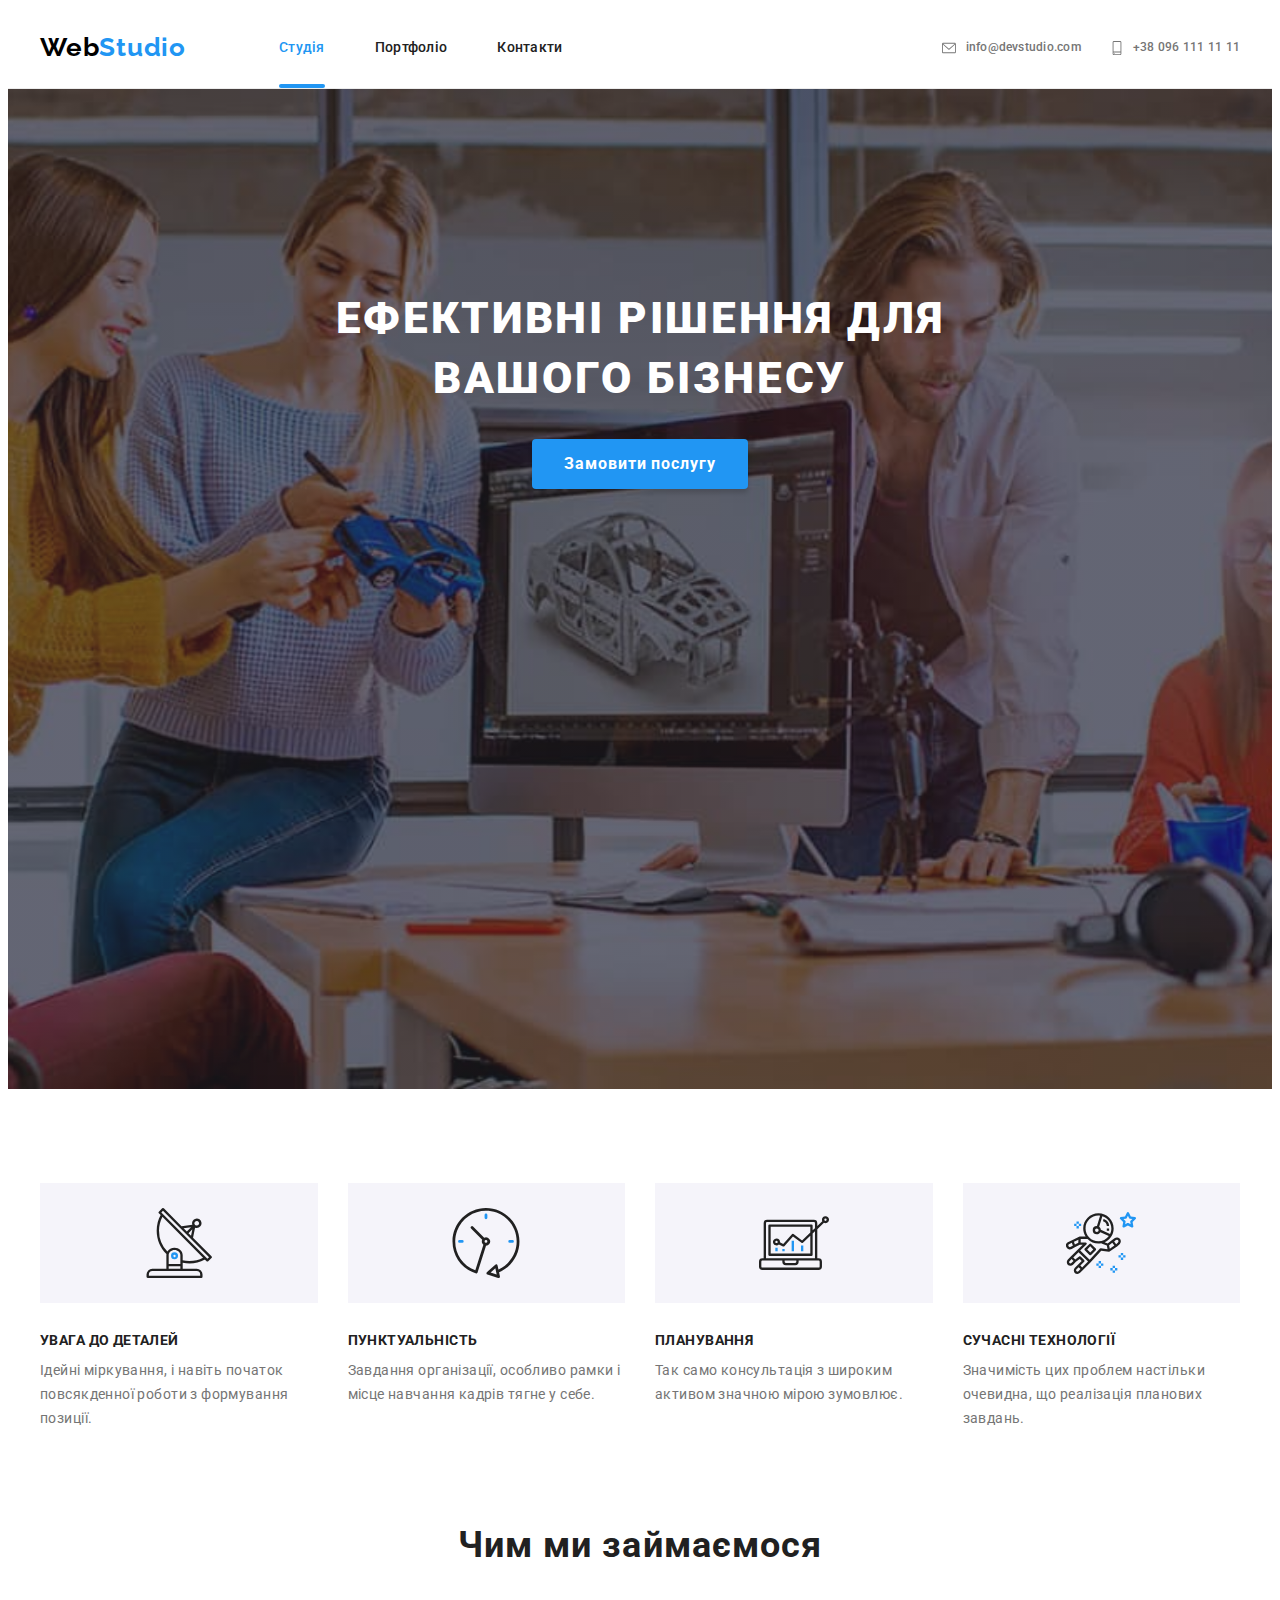
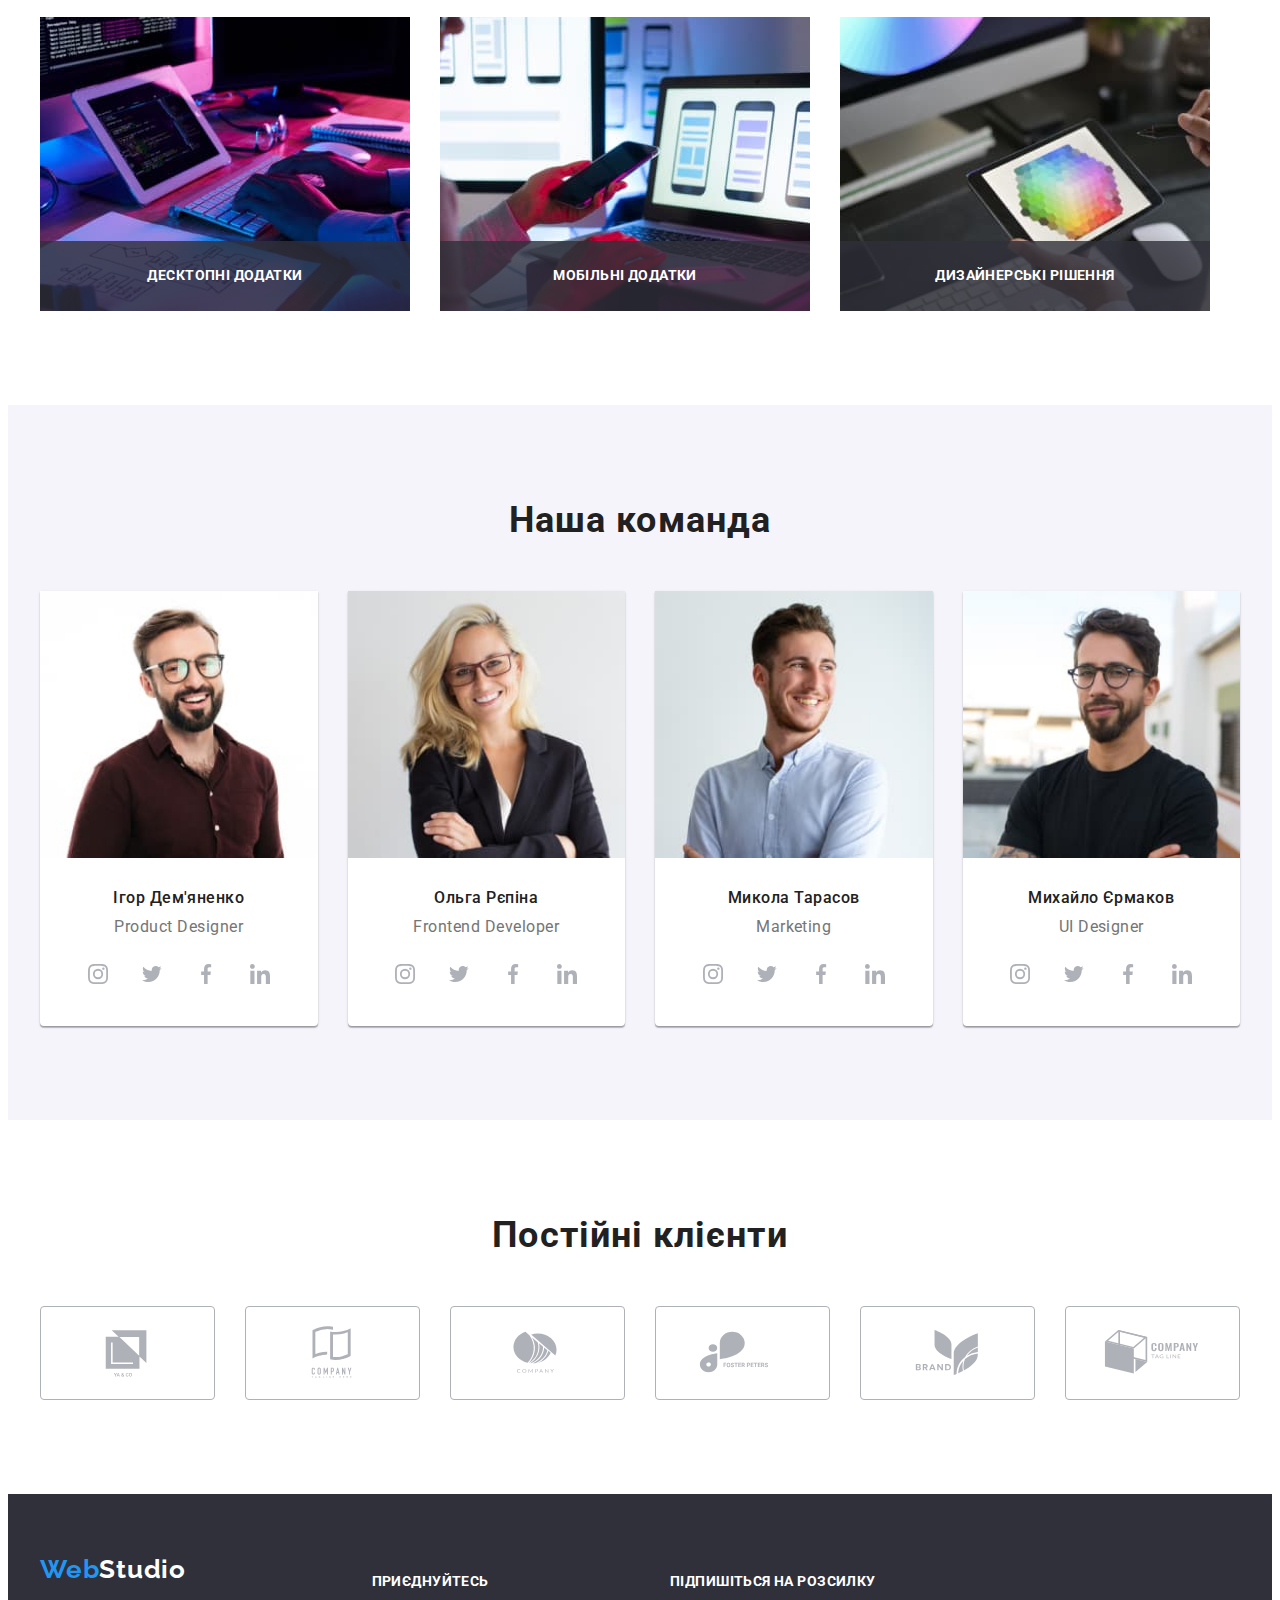
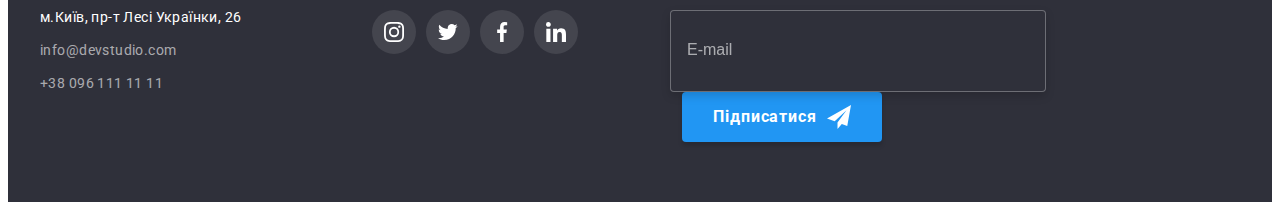
==== commit a9627254: "well-done" ====
--- a/index.html
+++ b/index.html
@@ -22,6 +22,16 @@
   </head>
 
   <body>
+    <button onclick="topFunction()" id="myBtn" title="Go to top">
+      <svg
+        width="40"
+        height="40"
+        aria-label="Перхід на початок сторінки"
+        class="button__icon"
+      >
+        <use class="icon-open" href="./images/icons.svg#icon-circle-up"></use>
+      </svg>
+    </button>
     <!----------- шапка ---------------->
     <header class="header">
       <div class="container header__box">
@@ -91,14 +101,14 @@
                   href="mailto:info@devstudio.com"
                   class="link header__contact--mail"
                 >
-                  <svg class="header__icon" width="14" height="10">
+                  <svg class="header__icon" width="14" height="12">
                     <use href="./images/icons.svg#icon-envelope"></use></svg
                   >info@devstudio.com</a
                 >
               </li>
               <li class="header__items">
                 <a href="tel:+380961111111" class="link header__contact--tel">
-                  <svg class="header__icon" width="10" height="14">
+                  <svg class="header__icon" width="12" height="14">
                     <use href="./images/icons.svg#icon-smartphone"></use>
                   </svg>
                   +38 096 111 11 11
@@ -818,5 +828,6 @@
     </div>
     <script src="./js/modal.js"></script>
     <script src="./js/mobile-menu.js"></script>
+    <script src="./js/btn-up.js"></script>
   </body>
 </html>
--- a/css/main.min.css
+++ b/css/main.min.css
@@ -1 +1 @@
-body{font-family:"Roboto",sans-serif;background-color:#fff;color:#212121;font-size:14px;letter-spacing:.03em}.list{list-style:none}.link{padding-left:0;text-decoration:none}.container{min-width:320px;padding:0 15px;margin-left:auto;margin-right:auto}@media screen and (min-width: 480px){.container{max-width:480px}}@media screen and (min-width: 768px){.container{max-width:768px}}@media screen and (min-width: 1200px){.container{max-width:1200px}}h1,h2,h3,p,ul{margin:0;padding:0}img{display:block;max-width:100%;height:auto}button{display:block;font-family:inherit;cursor:pointer;border:none;border-radius:4px}.section{padding:94px 0px}@media screen and (max-width: 1199px){.section{padding-top:60px;padding-bottom:60px}}.visually-hidden{position:absolute;width:1px;height:1px;margin:-1px;padding:0;border:0;white-space:nowrap;-webkit-clip-path:inset(100%);clip-path:inset(100%);clip:rect(0 0 0 0);overflow:hidden}.logo{font-family:"Raleway",sans-serif;font-weight:700;font-size:26px;line-height:1.19;letter-spacing:.03em;color:#2196f3}@media screen and (max-width: 1199px){.logo{font-size:24px;line-height:1.16}}.header__logo{display:inline-block;-webkit-box-pack:center;-ms-flex-pack:center;justify-content:center;-webkit-box-align:center;-ms-flex-align:center;align-items:center}@media screen and (min-width: 767px){.header__logo{margin-right:88px}}@media screen and (min-width: 1200px){.header__logo{margin-right:93px}}.header__logo::after{display:-webkit-box;display:-ms-flexbox;display:flex;content:"";width:100%;height:1px;background:#2196f3;-webkit-transform:scale(0);transform:scale(0);-webkit-transform-origin:left;transform-origin:left;-webkit-transition:-webkit-transform 250ms cubic-bezier(0.4, 0, 0.2, 1);transition:-webkit-transform 250ms cubic-bezier(0.4, 0, 0.2, 1);transition:transform 250ms cubic-bezier(0.4, 0, 0.2, 1);transition:transform 250ms cubic-bezier(0.4, 0, 0.2, 1), -webkit-transform 250ms cubic-bezier(0.4, 0, 0.2, 1)}.header__logo:hover::after{-webkit-transform:scale(1);transform:scale(1)}.web{color:#000}.web__footer{color:#2196f3}.footer__logo{margin-bottom:20px;color:#fff;display:inline-block}.footer__logo::after{display:-webkit-box;display:-ms-flexbox;display:flex;content:"";width:100%;height:1px;background:#fff;-webkit-transform:scale(0);transform:scale(0);-webkit-transform-origin:left;transform-origin:left;-webkit-transition:-webkit-transform 250ms cubic-bezier(0.4, 0, 0.2, 1);transition:-webkit-transform 250ms cubic-bezier(0.4, 0, 0.2, 1);transition:transform 250ms cubic-bezier(0.4, 0, 0.2, 1);transition:transform 250ms cubic-bezier(0.4, 0, 0.2, 1), -webkit-transform 250ms cubic-bezier(0.4, 0, 0.2, 1)}.footer__logo:hover::after{-webkit-transform:scale(1);transform:scale(1)}.header{border-bottom:1px solid #ececec}.header__box{height:80px;display:-webkit-box;display:-ms-flexbox;display:flex;-webkit-box-align:center;-ms-flex-align:center;align-items:center;position:relative}@media screen and (max-width: 767px){.header__box{height:60px;-webkit-box-pack:justify;-ms-flex-pack:justify;justify-content:space-between}}@media screen and (max-width: 767px){.header__menu .header__items{margin-bottom:32px}}@media screen and (min-width: 768px){.header__menu{display:-webkit-box;display:-ms-flexbox;display:flex;gap:50px;margin-left:auto;-webkit-box-pack:center;-ms-flex-pack:center;justify-content:center;-webkit-box-align:center;-ms-flex-align:center;align-items:center}}.header__link{position:relative;font-weight:500;font-size:40px;line-height:1.18;letter-spacing:.02em;color:#212121;-webkit-transition:color 250ms cubic-bezier(0.4, 0, 0.2, 1);transition:color 250ms cubic-bezier(0.4, 0, 0.2, 1)}@media screen and (min-width: 768px){.header__link{display:-webkit-box;display:-ms-flexbox;display:flex;-webkit-box-pack:center;-ms-flex-pack:center;justify-content:center;padding-top:32px;padding-bottom:32px;font-size:14px;line-height:1.14}}.header__link:focus,.header__link:hover{color:#2196f3}.header__link--activ{color:#2196f3}.header__link--activ::after{display:-webkit-box;display:-ms-flexbox;display:flex;position:absolute;bottom:0;content:"";width:100%;height:4px;background:#2196f3;border-radius:2px}.header__contact{display:-webkit-box;display:-ms-flexbox;display:flex;font-weight:500;font-size:12px;line-height:1.14;letter-spacing:.02em}@media screen and (max-width: 767px){.header__contact{display:-webkit-box;display:-ms-flexbox;display:flex;-webkit-box-orient:vertical;-webkit-box-direction:reverse;-ms-flex-direction:column-reverse;flex-direction:column-reverse;gap:32px;margin-bottom:64px}}@media screen and (min-width: 768px){.header__contact{display:-webkit-box;display:-ms-flexbox;display:flex;-ms-flex-wrap:wrap;flex-wrap:wrap;gap:10px;margin-left:90px}}@media screen and (min-width: 1200px){.header__contact{gap:30px}}@media screen and (max-width: 767px){.header__contact--tel{font-size:34px;line-height:1.18;color:#2196f3;-webkit-transition:color 250ms cubic-bezier(0.4, 0, 0.2, 1),background-color 250ms cubic-bezier(0.4, 0, 0.2, 1);transition:color 250ms cubic-bezier(0.4, 0, 0.2, 1),background-color 250ms cubic-bezier(0.4, 0, 0.2, 1)}.header__contact--tel:hover,.header__contact--tel:focus{color:#fff;background-color:#2196f3}}@media screen and (min-width: 768px){.header__contact--tel{display:-webkit-box;display:-ms-flexbox;display:flex;-webkit-box-pack:center;-ms-flex-pack:center;justify-content:center;-webkit-box-align:center;-ms-flex-align:center;align-items:center;color:#757575;-webkit-transition:color 250ms cubic-bezier(0.4, 0, 0.2, 1);transition:color 250ms cubic-bezier(0.4, 0, 0.2, 1)}.header__contact--tel:focus,.header__contact--tel:hover{color:#2196f3}}@media screen and (max-width: 767px){.header__contact--mail{font-size:24px;line-height:1.17;color:#757575;-webkit-transition:color 250ms cubic-bezier(0.4, 0, 0.2, 1),background-color 250ms cubic-bezier(0.4, 0, 0.2, 1);transition:color 250ms cubic-bezier(0.4, 0, 0.2, 1),background-color 250ms cubic-bezier(0.4, 0, 0.2, 1)}.header__contact--mail:hover,.header__contact--mail:focus{color:#fff;background-color:#757575}}@media screen and (min-width: 768px){.header__contact--mail{display:-webkit-box;display:-ms-flexbox;display:flex;-webkit-box-pack:center;-ms-flex-pack:center;justify-content:center;-webkit-box-align:center;-ms-flex-align:center;align-items:center;color:#757575;-webkit-transition:color 250ms cubic-bezier(0.4, 0, 0.2, 1);transition:color 250ms cubic-bezier(0.4, 0, 0.2, 1)}.header__contact--mail:focus,.header__contact--mail:hover{color:#2196f3}}.header__icon{-webkit-box-pack:center;-ms-flex-pack:center;justify-content:center;margin-right:10px;-ms-flex-item-align:center;align-self:center;fill:currentColor}@media screen and (max-width: 767px){.header__icon{display:none}}.menu__container{display:-webkit-box;display:-ms-flexbox;display:flex;width:1200px;-webkit-box-pack:justify;-ms-flex-pack:justify;justify-content:space-between;background-color:#fff}@media screen and (max-width: 767px){.menu__container{display:none;position:fixed;z-index:1;top:0;left:0;width:100%;height:100%;padding:48px 40px}.menu__container.js-menu-container{overflow:hidden;display:block;-webkit-transform:translateY(-100%);transform:translateY(-100%);-webkit-transition:-webkit-transform 1250ms cubic-bezier(0.4, 0, 0.2, 1);transition:-webkit-transform 1250ms cubic-bezier(0.4, 0, 0.2, 1);transition:transform 1250ms cubic-bezier(0.4, 0, 0.2, 1);transition:transform 1250ms cubic-bezier(0.4, 0, 0.2, 1), -webkit-transform 1250ms cubic-bezier(0.4, 0, 0.2, 1)}.menu__container.is-open{display:-webkit-box;display:-ms-flexbox;display:flex;overflow:auto;-webkit-box-orient:vertical;-webkit-box-direction:normal;-ms-flex-direction:column;flex-direction:column;-webkit-box-pack:justify;-ms-flex-pack:justify;justify-content:space-between;-webkit-transform:translateY(0%);transform:translateY(0%)}}.button__icon{fill:currentColor}.button__menu{position:relative;display:-webkit-inline-box;display:-ms-inline-flexbox;display:inline-flex;background-color:#fff;color:#212121;-webkit-transition:color 250ms cubic-bezier(0.4, 0, 0.2, 1);transition:color 250ms cubic-bezier(0.4, 0, 0.2, 1)}.button__menu:focus,.button__menu:hover{color:#2196f3}.button__menu--close{position:absolute;top:10px;right:15px}@media screen and (min-width: 768px){.button__menu{display:none}}@media screen and (min-width: 768px){.menu__contact{display:-webkit-box;display:-ms-flexbox;display:flex;-webkit-box-align:center;-ms-flex-align:center;align-items:center}}.menu__social{display:none}@media screen and (max-width: 767px){.menu__social{display:-webkit-box;display:-ms-flexbox;display:flex;-ms-flex-wrap:wrap;flex-wrap:wrap;gap:10px;font-weight:500;font-size:18px;line-height:1.22;letter-spacing:.02em}}.menu__social--link{color:#2196f3;-webkit-transition:color 250ms cubic-bezier(0.4, 0, 0.2, 1),background-color 250ms cubic-bezier(0.4, 0, 0.2, 1);transition:color 250ms cubic-bezier(0.4, 0, 0.2, 1),background-color 250ms cubic-bezier(0.4, 0, 0.2, 1)}.menu__social--link:hover,.menu__social--link:focus{color:#fff;background-color:#2196f3}.line{color:rgba(33,33,33,.2)}.hero{height:400px;max-width:1600px;margin-left:auto;margin-right:auto;text-align:center;padding-top:118px;padding-bottom:118px;background-color:#c4c4c4;background-image:-webkit-gradient(linear, left top, right top, from(rgba(47, 48, 58, 0.4)), to(rgba(47, 48, 58, 0.4))),url("../images/header-mobile-320.jpg");background-image:linear-gradient(to right, rgba(47, 48, 58, 0.4), rgba(47, 48, 58, 0.4)),url("../images/header-mobile-320.jpg");background-repeat:no-repeat;background-position:center;background-size:cover}@media screen and (max-width: 479px){.hero{padding-top:97px;padding-bottom:97px}}@media screen and (min-width: 480px)and (min-device-pixel-ratio: 2),screen and (min-width: 480px)and (-webkit-min-device-pixel-ratio: 2),screen and (min-width: 480px)and (min-resolution: 192dpi),screen and (min-width: 480px)and (min-resolution: 2dppx){.hero{background-image:-webkit-gradient(linear, left top, right top, from(rgba(47, 48, 58, 0.4)), to(rgba(47, 48, 58, 0.4))),url("../images/header-mobile-640.jpg");background-image:linear-gradient(to right, rgba(47, 48, 58, 0.4), rgba(47, 48, 58, 0.4)),url("../images/header-mobile-640.jpg")}}@media screen and (min-width: 768px){.hero{background-image:-webkit-gradient(linear, left top, right top, from(rgba(47, 48, 58, 0.4)), to(rgba(47, 48, 58, 0.4))),url("../images/header-tablet-320.jpg");background-image:linear-gradient(to right, rgba(47, 48, 58, 0.4), rgba(47, 48, 58, 0.4)),url("../images/header-tablet-320.jpg")}}@media screen and (min-width: 768px)and (min-device-pixel-ratio: 2),screen and (min-width: 768px)and (-webkit-min-device-pixel-ratio: 2),screen and (min-width: 768px)and (min-resolution: 192dpi),screen and (min-width: 768px)and (min-resolution: 2dppx){.hero{background-image:-webkit-gradient(linear, left top, right top, from(rgba(47, 48, 58, 0.4)), to(rgba(47, 48, 58, 0.4))),url("../images/header-tablet-640.jpg");background-image:linear-gradient(to right, rgba(47, 48, 58, 0.4), rgba(47, 48, 58, 0.4)),url("../images/header-tablet-640.jpg")}}@media screen and (min-width: 1200px){.hero{height:600px;padding-top:200px;padding-bottom:200px;background-image:-webkit-gradient(linear, left top, right top, from(rgba(47, 48, 58, 0.4)), to(rgba(47, 48, 58, 0.4))),url("../images/header-desktop-320.jpg");background-image:linear-gradient(to right, rgba(47, 48, 58, 0.4), rgba(47, 48, 58, 0.4)),url("../images/header-desktop-320.jpg")}}@media screen and (min-width: 1200px)and (min-device-pixel-ratio: 2),screen and (min-width: 1200px)and (-webkit-min-device-pixel-ratio: 2),screen and (min-width: 1200px)and (min-resolution: 192dpi),screen and (min-width: 1200px)and (min-resolution: 2dppx){.hero{background-image:-webkit-gradient(linear, left top, right top, from(rgba(47, 48, 58, 0.4)), to(rgba(47, 48, 58, 0.4))),url("../images/header-desktop-640.jpg");background-image:linear-gradient(to right, rgba(47, 48, 58, 0.4), rgba(47, 48, 58, 0.4)),url("../images/header-desktop-640.jpg")}}.hero__title{margin:0 auto;margin-bottom:30px;font-weight:900;font-size:44px;line-height:1.36;letter-spacing:.06em;color:#fff;text-transform:uppercase}@media screen and (max-width: 1199px){.hero__title{max-width:360px;font-size:26px;line-height:1.62}}@media screen and (min-width: 1200px){.hero__title{width:696px}}.hero__button{margin:0 auto;padding:10px 32px;min-width:216px;font-weight:700;font-size:16px;line-height:1.88;text-align:center;letter-spacing:.06em;color:#fff;background-color:#2196f3;-webkit-box-shadow:0px 4px 4px rgba(0,0,0,.15);box-shadow:0px 4px 4px rgba(0,0,0,.15);-webkit-transition:background-color 250ms cubic-bezier(0.4, 0, 0.2, 1);transition:background-color 250ms cubic-bezier(0.4, 0, 0.2, 1)}.hero__button:focus,.hero__button:hover{background-color:#188ce8}@media screen and (min-width: 768px){.benefits__list{display:-webkit-box;display:-ms-flexbox;display:flex;-ms-flex-wrap:wrap;flex-wrap:wrap;gap:30px}}@media screen and (max-width: 767px){.benefits__item{width:100%}.benefits__item:not(:last-child){margin-bottom:30px}}@media screen and (min-width: 768px){.benefits__item{-ms-flex-preferred-size:calc((100% - 30px)/2);flex-basis:calc((100% - 30px)/2)}}@media screen and (min-width: 1200px){.benefits__item{-ms-flex-preferred-size:calc((100% - 90px)/4);flex-basis:calc((100% - 90px)/4)}}.benefits__title{margin-bottom:10px;font-weight:700;font-size:14px;line-height:1.14;letter-spacing:.03em;text-transform:uppercase}@media screen and (max-width: 767px){.benefits__title{text-align:center}}.benefits__text{font-size:14px;line-height:1.71;letter-spacing:.03em;color:#757575}.benefits__bloc{margin-bottom:30px;height:120px;display:-webkit-box;display:-ms-flexbox;display:flex;-webkit-box-pack:center;-ms-flex-pack:center;justify-content:center;-webkit-box-align:center;-ms-flex-align:center;align-items:center;background-color:#f5f4fa}.benefits__icon{width:70px;height:70px}.work{padding-top:0px}@media screen and (max-width: 1199px){.work{display:none}}.work__title{margin-bottom:50px;font-weight:700;font-size:36px;line-height:1.16;letter-spacing:.03em;text-align:center}.work__items{display:-webkit-box;display:-ms-flexbox;display:flex;gap:30px}.work__thumb{position:relative}.work__text{position:absolute;bottom:0;width:100%;display:-webkit-box;display:-ms-flexbox;display:flex;-webkit-box-align:center;-ms-flex-align:center;align-items:center;-webkit-box-pack:center;-ms-flex-pack:center;justify-content:center;height:70px;font-weight:700;line-height:1.14;text-transform:uppercase;color:#fff;background-color:rgba(47,48,58,.8)}.team{background-color:#f5f4fa}.team__title{font-weight:700;line-height:1.17;letter-spacing:.03em;text-align:center}@media screen and (max-width: 1199px){.team__title{margin-bottom:30px;font-size:28px}}@media screen and (min-width: 1200px){.team__title{margin-bottom:50px;font-size:36px}}@media screen and (min-width: 768px){.team__list{display:-webkit-box;display:-ms-flexbox;display:flex;-ms-flex-wrap:wrap;flex-wrap:wrap;gap:30px}}.team__bloc{display:block;-webkit-box-shadow:0px 1px 3px rgba(0,0,0,.12),0px 1px 1px rgba(0,0,0,.14),0px 2px 1px rgba(0,0,0,.2);box-shadow:0px 1px 3px rgba(0,0,0,.12),0px 1px 1px rgba(0,0,0,.14),0px 2px 1px rgba(0,0,0,.2);border-radius:0px 0px 4px 4px;text-align:center;background-color:#fff}@media screen and (max-width: 767px){.team__bloc{width:100%}.team__bloc:not(:last-child){margin-bottom:30px}}@media screen and (min-width: 768px){.team__bloc{-ms-flex-preferred-size:calc((100% - 30px)/2);flex-basis:calc((100% - 30px)/2)}}@media screen and (min-width: 1200px){.team__bloc{-ms-flex-preferred-size:calc((100% - 90px)/4);flex-basis:calc((100% - 90px)/4)}}.team__items{padding-top:30px;padding-bottom:30px}.team__name{margin-bottom:10px;font-weight:500;font-size:16px;line-height:1.19;letter-spacing:.03em}.team__text{margin-bottom:16px;font-size:16px;line-height:1.19;letter-spacing:.03em;color:#757575}.social{display:-webkit-box;display:-ms-flexbox;display:flex;gap:10px;-webkit-box-pack:center;-ms-flex-pack:center;justify-content:center}.social__button{width:44px;height:44px;background-color:#fff;color:#afb1b8;border-radius:50%;display:-webkit-box;display:-ms-flexbox;display:flex;-webkit-box-align:center;-ms-flex-align:center;align-items:center;-webkit-box-pack:center;-ms-flex-pack:center;justify-content:center;-webkit-transition:background-color 250ms cubic-bezier(0.4, 0, 0.2, 1),color 250ms cubic-bezier(0.4, 0, 0.2, 1);transition:background-color 250ms cubic-bezier(0.4, 0, 0.2, 1),color 250ms cubic-bezier(0.4, 0, 0.2, 1)}.social__button:hover,.social__button:focus{background-color:#2196f3;color:#fff;outline:none}.social__button--footer{color:#fff;background:rgba(255,255,255,.1)}.social__icon{fill:currentColor;width:20px;height:20px}.client__title{margin-bottom:50px;font-weight:700;font-size:36px;line-height:1.17;letter-spacing:.03em;text-align:center}@media screen and (max-width: 1199px){.client__title{margin-bottom:30px;font-size:28px}}.client__bloc{display:-webkit-box;display:-ms-flexbox;display:flex;gap:30px}@media screen and (max-width: 1199px){.client__bloc{-ms-flex-wrap:wrap;flex-wrap:wrap}}.client__logo{width:calc((100% - 150px)/6)}@media screen and (max-width: 767px){.client__logo{-ms-flex-preferred-size:calc((100% - 30px)/2);flex-basis:calc((100% - 30px)/2)}}@media screen and (min-width: 768px)and (max-width: 1199px){.client__logo{-ms-flex-preferred-size:calc((100% - 60px)/3);flex-basis:calc((100% - 60px)/3)}}.client__site{height:92px;background-color:#fff;border-radius:4px;border:1px solid #afb1b8;cursor:pointer;color:#afb1b8;display:-webkit-box;display:-ms-flexbox;display:flex;-webkit-box-align:center;-ms-flex-align:center;align-items:center;-webkit-box-pack:center;-ms-flex-pack:center;justify-content:center;-webkit-transition:border-color 250ms cubic-bezier(0.4, 0, 0.2, 1),color 250ms cubic-bezier(0.4, 0, 0.2, 1);transition:border-color 250ms cubic-bezier(0.4, 0, 0.2, 1),color 250ms cubic-bezier(0.4, 0, 0.2, 1)}.client__site:hover,.client__site:focus{border-color:#2196f3;color:#2196f3;outline:none}.client__icon{fill:currentColor;width:106px;height:60px}.footer{background-color:#2f303a;padding:60px 0}@media screen and (max-width: 1199px){.footer{text-align:center}}.footer-container{display:-webkit-box;display:-ms-flexbox;display:flex;-ms-flex-wrap:wrap;flex-wrap:wrap;gap:60px;-webkit-box-pack:center;-ms-flex-pack:center;justify-content:center}@media screen and (min-width: 1200px){.footer-container{-webkit-box-align:baseline;-ms-flex-align:baseline;align-items:baseline}}@media screen and (min-width: 768px){.footer__main{padding-right:165px}}@media screen and (min-width: 1200px){.footer__main{padding-right:70px}}.contact{font-style:normal;font-size:14px;line-height:1.71;letter-spacing:.03em;-webkit-transition:color 250ms cubic-bezier(0.4, 0, 0.2, 1);transition:color 250ms cubic-bezier(0.4, 0, 0.2, 1)}.contact__item:not(:last-child){margin-bottom:9px}@media screen and (max-width: 1199px){.contact__item:not(:last-child){margin-bottom:8px}}.contact--address{color:#fff}.contact--address:hover,.contact--address:focus{color:#2196f3}.contact--link{color:rgba(255,255,255,.6)}.contact--link:hover,.contact--link:focus{color:#2196f3}.footer__text{margin-bottom:20px;font-weight:700;line-height:1.14;text-transform:uppercase;color:#fff}@media screen and (min-width: 1200px){.footer__input{margin-left:auto}}@media screen and (min-width: 1200px){.footer-form{display:-webkit-box;display:-ms-flexbox;display:flex;-ms-flex-wrap:wrap;flex-wrap:wrap;-webkit-box-pack:justify;-ms-flex-pack:justify;justify-content:space-between;-webkit-box-align:center;-ms-flex-align:center;align-items:center;width:570px}}@media screen and (max-width: 1199px){.footer-form{max-width:450px}}.footer-form__input{height:50px;width:358px;padding:15px 0 15px 16px;border:1px solid rgba(255,255,255,.3);border-radius:4px;-webkit-filter:drop-shadow(0px 4px 4px rgba(0, 0, 0, 0.15));filter:drop-shadow(0px 4px 4px rgba(0, 0, 0, 0.15));background-color:#2f303a;color:rgba(255,255,255,.6)}@media screen and (min-width: 480px)and (max-width: 1199px){.footer-form__input{width:450px;margin-bottom:20px}}@media screen and (max-width: 479px){.footer-form__input{margin-bottom:20px;width:calc(100vw - 30px)}}.footer-form__input::-webkit-input-placeholder{font-family:inherit;font-size:16px;line-height:1.25;color:rgba(255,255,255,.6)}.footer-form__input::-moz-placeholder{font-family:inherit;font-size:16px;line-height:1.25;color:rgba(255,255,255,.6)}.footer-form__input:-ms-input-placeholder{font-family:inherit;font-size:16px;line-height:1.25;color:rgba(255,255,255,.6)}.footer-form__input::-ms-input-placeholder{font-family:inherit;font-size:16px;line-height:1.25;color:rgba(255,255,255,.6)}.footer-form__input::placeholder{font-family:inherit;font-size:16px;line-height:1.25;color:rgba(255,255,255,.6)}.footer-form__button{display:-webkit-box;display:-ms-flexbox;display:flex;-webkit-box-pack:center;-ms-flex-pack:center;justify-content:center;-webkit-box-align:center;-ms-flex-align:center;align-items:center;width:200px;height:50px;padding:0;margin:0 auto;font-weight:700;font-size:16px;line-height:1.88;letter-spacing:.06em;color:#fff;background-color:#2196f3;border-radius:4px;-webkit-box-shadow:0px 4px 4px rgba(0,0,0,.15);box-shadow:0px 4px 4px rgba(0,0,0,.15);-webkit-transition:background-color 250ms cubic-bezier(0.4, 0, 0.2, 1);transition:background-color 250ms cubic-bezier(0.4, 0, 0.2, 1)}@media screen and (min-width: 1200px){.footer-form__button{margin-left:12px;margin-right:0}}.footer-form__button:hover,.footer-form__button:focus{background-color:#188ce8}.footer-form__icon{width:24px;height:24px;margin-left:10px}.backdrop.is-hidden{opacity:0;visibility:visible;pointer-events:none}.backdrop{position:fixed;width:100%;height:100%;top:0;left:0;background-color:rgba(0,0,0,.2);opacity:1;-webkit-transition:opacity 250ms cubic-bezier(0.4, 0, 0.2, 1);transition:opacity 250ms cubic-bezier(0.4, 0, 0.2, 1);overflow-y:scroll}.backdrop.is-hidden .model{-webkit-transform:translate(-50%, -50%) scale(0) rotate(1turn);transform:translate(-50%, -50%) scale(0) rotate(1turn)}.model{position:absolute;top:50%;left:50%;height:581px;width:528px;padding:40px;-webkit-transform:translate(-50%, -50%) scale(1);transform:translate(-50%, -50%) scale(1);-webkit-transition:-webkit-transform 250ms cubic-bezier(0.4, 0, 0.2, 1);transition:-webkit-transform 250ms cubic-bezier(0.4, 0, 0.2, 1);transition:transform 250ms cubic-bezier(0.4, 0, 0.2, 1);transition:transform 250ms cubic-bezier(0.4, 0, 0.2, 1), -webkit-transform 250ms cubic-bezier(0.4, 0, 0.2, 1);background-color:#fff;-webkit-box-shadow:0px 1px 3px rgba(0,0,0,.12),0px 1px 1px rgba(0,0,0,.14),0px 2px 1px rgba(0,0,0,.2);box-shadow:0px 1px 3px rgba(0,0,0,.12),0px 1px 1px rgba(0,0,0,.14),0px 2px 1px rgba(0,0,0,.2);border-radius:4px}@media screen and (max-width: 1199px){.model{height:95%;width:95%;max-height:609px;max-width:450px;overflow:scroll}}.model__titel{margin-bottom:12px;font-weight:700;font-size:20px;line-height:1.15;text-align:center}.close{position:absolute;top:8px;right:8px;display:-webkit-box;display:-ms-flexbox;display:flex;-webkit-box-pack:center;-ms-flex-pack:center;justify-content:center;-webkit-box-align:center;-ms-flex-align:center;align-items:center;width:30px;height:30px;border:1px solid rgba(0,0,0,.1);border-radius:50%;color:#000;background-color:#fff}.close:hover,.close:focus{color:#2196f3}.close__icon{width:11px;height:11px;fill:currentColor;-webkit-transition:color 250ms cubic-bezier(0.4, 0, 0.2, 1);transition:color 250ms cubic-bezier(0.4, 0, 0.2, 1)}.form__label{display:-webkit-box;display:-ms-flexbox;display:flex;-webkit-box-orient:vertical;-webkit-box-direction:normal;-ms-flex-direction:column;flex-direction:column;position:relative;margin-bottom:10px}.form__label--comment{margin-bottom:20px}.form__titel{margin-bottom:4px;font-size:12px;line-height:1.16;letter-spacing:.01em;color:#757575}.form__input{padding:11px 0px 11px 42px;border:1px solid rgba(33,33,33,.2);border-radius:4px;-webkit-transition:border-color 250ms cubic-bezier(0.4, 0, 0.2, 1);transition:border-color 250ms cubic-bezier(0.4, 0, 0.2, 1)}.form__input:hover,.form__input:focus{border-color:#2196f3;fill:#2196f3}.form__icon{position:absolute;height:18px;width:18px;bottom:11px;left:12px;fill:#212121;-webkit-transition:fill 250ms cubic-bezier(0.4, 0, 0.2, 1);transition:fill 250ms cubic-bezier(0.4, 0, 0.2, 1)}.form__input:hover+.form__icon,.form__input:focus+.form__icon{border-color:#2196f3;fill:#2196f3}.textarea{height:120px;resize:none;padding:12px 16px}.textarea::-webkit-input-placeholder{font-family:inherit;font-size:12px;line-height:1.67;letter-spacing:.01em;color:rgba(117,117,117,.5)}.textarea::-moz-placeholder{font-family:inherit;font-size:12px;line-height:1.67;letter-spacing:.01em;color:rgba(117,117,117,.5)}.textarea:-ms-input-placeholder{font-family:inherit;font-size:12px;line-height:1.67;letter-spacing:.01em;color:rgba(117,117,117,.5)}.textarea::-ms-input-placeholder{font-family:inherit;font-size:12px;line-height:1.67;letter-spacing:.01em;color:rgba(117,117,117,.5)}.textarea::placeholder{font-family:inherit;font-size:12px;line-height:1.67;letter-spacing:.01em;color:rgba(117,117,117,.5)}@media screen and (max-width: 1199px){.textarea::-webkit-input-placeholder{font-size:14px;line-height:1.14}.textarea::-moz-placeholder{font-size:14px;line-height:1.14}.textarea:-ms-input-placeholder{font-size:14px;line-height:1.14}.textarea::-ms-input-placeholder{font-size:14px;line-height:1.14}.textarea::placeholder{font-size:14px;line-height:1.14}}.form__button{margin:0 auto;padding:10px 52px;min-width:96px;font-weight:700;font-size:16px;line-height:1.88;text-align:center;letter-spacing:.06em;color:#fff;background-color:#2196f3;-webkit-box-shadow:0px 4px 4px rgba(0,0,0,.15);box-shadow:0px 4px 4px rgba(0,0,0,.15);-webkit-transition:background-color 250ms cubic-bezier(0.4, 0, 0.2, 1);transition:background-color 250ms cubic-bezier(0.4, 0, 0.2, 1)}.form__button:hover,.form__button:focus{background-color:#188ce8}.checkbox{display:-webkit-box;display:-ms-flexbox;display:flex;-webkit-box-orient:vertical;-webkit-box-direction:normal;-ms-flex-direction:column;flex-direction:column;position:relative;margin-bottom:30px}.checkbox__input{-webkit-appearance:none;-moz-appearance:none;appearance:none}.checkbox__input:checked+.checkbox__icon{background-color:#2196f3;border-color:rgba(0,0,0,0)}.checkbox__text{font-size:14px;line-height:1.71;margin-left:36px;color:#757575}@media screen and (max-width: 1199px){.checkbox__text{font-size:12px;line-height:1.17;margin-left:23px}}.checkbox__condition{color:#2196f3}.checkbox__icon{position:absolute;left:12px;top:5px;width:16px;height:15px;border:2px solid #212121;-webkit-transition:background-color 250ms cubic-bezier(0.4, 0, 0.2, 1),border-color 250ms cubic-bezier(0.4, 0, 0.2, 1);transition:background-color 250ms cubic-bezier(0.4, 0, 0.2, 1),border-color 250ms cubic-bezier(0.4, 0, 0.2, 1)}@media screen and (max-width: 1199px){.checkbox__icon{left:0;top:0}}/*# sourceMappingURL=main.min.css.map */+body{font-family:"Roboto",sans-serif;background-color:#fff;color:#212121;font-size:14px;letter-spacing:.03em}.list{list-style:none}.link{padding-left:0;text-decoration:none}.container{min-width:320px;padding:0 15px;margin-left:auto;margin-right:auto}@media screen and (min-width: 480px){.container{max-width:480px}}@media screen and (min-width: 768px){.container{max-width:768px}}@media screen and (min-width: 1200px){.container{max-width:1200px}}h1,h2,h3,p,ul{margin:0;padding:0}img{display:block;max-width:100%;height:auto}button{display:block;font-family:inherit;cursor:pointer;border:none;border-radius:4px}.section{padding:94px 0px}@media screen and (max-width: 1199px){.section{padding-top:60px;padding-bottom:60px}}.visually-hidden{position:absolute;width:1px;height:1px;margin:-1px;padding:0;border:0;white-space:nowrap;-webkit-clip-path:inset(100%);clip-path:inset(100%);clip:rect(0 0 0 0);overflow:hidden}.logo{font-family:"Raleway",sans-serif;font-weight:700;font-size:26px;line-height:1.19;letter-spacing:.03em;color:#2196f3}@media screen and (max-width: 1199px){.logo{font-size:24px;line-height:1.16}}.header__logo{display:inline-block;-webkit-box-pack:center;-ms-flex-pack:center;justify-content:center;-webkit-box-align:center;-ms-flex-align:center;align-items:center}@media screen and (min-width: 767px){.header__logo{margin-right:88px}}@media screen and (min-width: 1200px){.header__logo{margin-right:93px}}.header__logo::after{display:-webkit-box;display:-ms-flexbox;display:flex;content:"";width:100%;height:1px;background:#2196f3;-webkit-transform:scale(0);transform:scale(0);-webkit-transform-origin:left;transform-origin:left;-webkit-transition:-webkit-transform 250ms cubic-bezier(0.4, 0, 0.2, 1);transition:-webkit-transform 250ms cubic-bezier(0.4, 0, 0.2, 1);transition:transform 250ms cubic-bezier(0.4, 0, 0.2, 1);transition:transform 250ms cubic-bezier(0.4, 0, 0.2, 1), -webkit-transform 250ms cubic-bezier(0.4, 0, 0.2, 1)}.header__logo:hover::after{-webkit-transform:scale(1);transform:scale(1)}.web{color:#000}.web__footer{color:#2196f3}.footer__logo{margin-bottom:20px;color:#fff;display:inline-block}.footer__logo::after{display:-webkit-box;display:-ms-flexbox;display:flex;content:"";width:100%;height:1px;background:#fff;-webkit-transform:scale(0);transform:scale(0);-webkit-transform-origin:left;transform-origin:left;-webkit-transition:-webkit-transform 250ms cubic-bezier(0.4, 0, 0.2, 1);transition:-webkit-transform 250ms cubic-bezier(0.4, 0, 0.2, 1);transition:transform 250ms cubic-bezier(0.4, 0, 0.2, 1);transition:transform 250ms cubic-bezier(0.4, 0, 0.2, 1), -webkit-transform 250ms cubic-bezier(0.4, 0, 0.2, 1)}.footer__logo:hover::after{-webkit-transform:scale(1);transform:scale(1)}#myBtn{display:none;position:fixed;bottom:10px;right:10px;z-index:1;font-size:18px;border:none;outline:none;background-color:rgba(0,0,0,0);color:#757575;cursor:pointer;padding:15px;border-radius:4px}#myBtn:hover{color:#2196f3}.header{border-bottom:1px solid #ececec}.header__box{height:80px;display:-webkit-box;display:-ms-flexbox;display:flex;-webkit-box-align:center;-ms-flex-align:center;align-items:center;position:relative}@media screen and (max-width: 767px){.header__box{height:60px;-webkit-box-pack:justify;-ms-flex-pack:justify;justify-content:space-between}}@media screen and (max-width: 767px){.header__menu .header__items{margin-bottom:32px}}@media screen and (min-width: 768px){.header__menu{display:-webkit-box;display:-ms-flexbox;display:flex;gap:50px;margin-left:auto;-webkit-box-pack:center;-ms-flex-pack:center;justify-content:center;-webkit-box-align:center;-ms-flex-align:center;align-items:center}}.header__link{position:relative;font-weight:500;font-size:40px;line-height:1.18;letter-spacing:.02em;color:#212121;-webkit-transition:color 250ms cubic-bezier(0.4, 0, 0.2, 1);transition:color 250ms cubic-bezier(0.4, 0, 0.2, 1)}@media screen and (min-width: 768px){.header__link{display:-webkit-box;display:-ms-flexbox;display:flex;-webkit-box-pack:center;-ms-flex-pack:center;justify-content:center;padding-top:32px;padding-bottom:32px;font-size:14px;line-height:1.14}}.header__link:focus,.header__link:hover{color:#2196f3}.header__link--activ{color:#2196f3}.header__link--activ::after{display:-webkit-box;display:-ms-flexbox;display:flex;position:absolute;bottom:0;content:"";width:100%;height:4px;background:#2196f3;border-radius:2px}.header__contact{display:-webkit-box;display:-ms-flexbox;display:flex;font-weight:500;font-size:12px;line-height:1.14;letter-spacing:.02em}@media screen and (max-width: 767px){.header__contact{display:-webkit-box;display:-ms-flexbox;display:flex;-webkit-box-orient:vertical;-webkit-box-direction:reverse;-ms-flex-direction:column-reverse;flex-direction:column-reverse;gap:32px;margin-bottom:64px}}@media screen and (min-width: 768px){.header__contact{display:-webkit-box;display:-ms-flexbox;display:flex;-ms-flex-wrap:wrap;flex-wrap:wrap;gap:10px;margin-left:90px}}@media screen and (min-width: 1200px){.header__contact{gap:30px}}@media screen and (max-width: 767px){.header__contact--tel{font-size:34px;line-height:1.18;color:#2196f3;-webkit-transition:color 250ms cubic-bezier(0.4, 0, 0.2, 1),background-color 250ms cubic-bezier(0.4, 0, 0.2, 1);transition:color 250ms cubic-bezier(0.4, 0, 0.2, 1),background-color 250ms cubic-bezier(0.4, 0, 0.2, 1)}.header__contact--tel:hover,.header__contact--tel:focus{color:#fff;background-color:#2196f3}}@media screen and (min-width: 768px){.header__contact--tel{display:-webkit-box;display:-ms-flexbox;display:flex;-webkit-box-pack:center;-ms-flex-pack:center;justify-content:center;-webkit-box-align:center;-ms-flex-align:center;align-items:center;color:#757575;-webkit-transition:color 250ms cubic-bezier(0.4, 0, 0.2, 1);transition:color 250ms cubic-bezier(0.4, 0, 0.2, 1)}.header__contact--tel:focus,.header__contact--tel:hover{color:#2196f3}}@media screen and (max-width: 767px){.header__contact--mail{font-size:24px;line-height:1.17;color:#757575;-webkit-transition:color 250ms cubic-bezier(0.4, 0, 0.2, 1),background-color 250ms cubic-bezier(0.4, 0, 0.2, 1);transition:color 250ms cubic-bezier(0.4, 0, 0.2, 1),background-color 250ms cubic-bezier(0.4, 0, 0.2, 1)}.header__contact--mail:hover,.header__contact--mail:focus{color:#fff;background-color:#757575}}@media screen and (min-width: 768px){.header__contact--mail{display:-webkit-box;display:-ms-flexbox;display:flex;-webkit-box-pack:center;-ms-flex-pack:center;justify-content:center;-webkit-box-align:center;-ms-flex-align:center;align-items:center;color:#757575;-webkit-transition:color 250ms cubic-bezier(0.4, 0, 0.2, 1);transition:color 250ms cubic-bezier(0.4, 0, 0.2, 1)}.header__contact--mail:focus,.header__contact--mail:hover{color:#2196f3}}.header__icon{-webkit-box-pack:center;-ms-flex-pack:center;justify-content:center;margin-right:10px;-ms-flex-item-align:center;align-self:center;fill:currentColor}@media screen and (max-width: 767px){.header__icon{display:none}}.menu__container{display:-webkit-box;display:-ms-flexbox;display:flex;width:1200px;-webkit-box-pack:justify;-ms-flex-pack:justify;justify-content:space-between;background-color:#fff}@media screen and (max-width: 767px){.menu__container{display:none;position:fixed;z-index:2;top:0;left:0;width:100%;height:100%;padding:48px 40px}.menu__container.js-menu-container{overflow:hidden;display:block;-webkit-transform:translateY(-100%);transform:translateY(-100%);-webkit-transition:-webkit-transform 1250ms cubic-bezier(0.4, 0, 0.2, 1);transition:-webkit-transform 1250ms cubic-bezier(0.4, 0, 0.2, 1);transition:transform 1250ms cubic-bezier(0.4, 0, 0.2, 1);transition:transform 1250ms cubic-bezier(0.4, 0, 0.2, 1), -webkit-transform 1250ms cubic-bezier(0.4, 0, 0.2, 1)}.menu__container.is-open{display:-webkit-box;display:-ms-flexbox;display:flex;overflow:auto;-webkit-box-orient:vertical;-webkit-box-direction:normal;-ms-flex-direction:column;flex-direction:column;-webkit-box-pack:justify;-ms-flex-pack:justify;justify-content:space-between;-webkit-transform:translateY(0%);transform:translateY(0%)}}.button__icon{fill:currentColor}.button__menu{position:relative;display:-webkit-inline-box;display:-ms-inline-flexbox;display:inline-flex;background-color:#fff;color:#212121;-webkit-transition:color 250ms cubic-bezier(0.4, 0, 0.2, 1);transition:color 250ms cubic-bezier(0.4, 0, 0.2, 1)}.button__menu:focus,.button__menu:hover{color:#2196f3}.button__menu--close{position:absolute;top:10px;right:15px}@media screen and (min-width: 768px){.button__menu{display:none}}@media screen and (min-width: 768px){.menu__contact{display:-webkit-box;display:-ms-flexbox;display:flex;-webkit-box-align:center;-ms-flex-align:center;align-items:center}}.menu__social{display:none}@media screen and (max-width: 767px){.menu__social{display:-webkit-box;display:-ms-flexbox;display:flex;-ms-flex-wrap:wrap;flex-wrap:wrap;gap:10px;font-weight:500;font-size:18px;line-height:1.22;letter-spacing:.02em}}.menu__social--link{color:#2196f3;-webkit-transition:color 250ms cubic-bezier(0.4, 0, 0.2, 1),background-color 250ms cubic-bezier(0.4, 0, 0.2, 1);transition:color 250ms cubic-bezier(0.4, 0, 0.2, 1),background-color 250ms cubic-bezier(0.4, 0, 0.2, 1)}.menu__social--link:hover,.menu__social--link:focus{color:#fff;background-color:#2196f3}.line{color:rgba(33,33,33,.2)}.hero{height:400px;max-width:1600px;margin-left:auto;margin-right:auto;text-align:center;padding-top:118px;padding-bottom:118px;background-color:#c4c4c4;background-image:-webkit-gradient(linear, left top, right top, from(rgba(47, 48, 58, 0.4)), to(rgba(47, 48, 58, 0.4))),url("../images/header-mobile-320.jpg");background-image:linear-gradient(to right, rgba(47, 48, 58, 0.4), rgba(47, 48, 58, 0.4)),url("../images/header-mobile-320.jpg");background-repeat:no-repeat;background-position:center;background-size:cover}@media screen and (max-width: 479px){.hero{padding-top:97px;padding-bottom:97px}}@media screen and (min-width: 480px)and (min-device-pixel-ratio: 2),screen and (min-width: 480px)and (-webkit-min-device-pixel-ratio: 2),screen and (min-width: 480px)and (min-resolution: 192dpi),screen and (min-width: 480px)and (min-resolution: 2dppx){.hero{background-image:-webkit-gradient(linear, left top, right top, from(rgba(47, 48, 58, 0.4)), to(rgba(47, 48, 58, 0.4))),url("../images/header-mobile-640.jpg");background-image:linear-gradient(to right, rgba(47, 48, 58, 0.4), rgba(47, 48, 58, 0.4)),url("../images/header-mobile-640.jpg")}}@media screen and (min-width: 768px){.hero{background-image:-webkit-gradient(linear, left top, right top, from(rgba(47, 48, 58, 0.4)), to(rgba(47, 48, 58, 0.4))),url("../images/header-tablet-320.jpg");background-image:linear-gradient(to right, rgba(47, 48, 58, 0.4), rgba(47, 48, 58, 0.4)),url("../images/header-tablet-320.jpg")}}@media screen and (min-width: 768px)and (min-device-pixel-ratio: 2),screen and (min-width: 768px)and (-webkit-min-device-pixel-ratio: 2),screen and (min-width: 768px)and (min-resolution: 192dpi),screen and (min-width: 768px)and (min-resolution: 2dppx){.hero{background-image:-webkit-gradient(linear, left top, right top, from(rgba(47, 48, 58, 0.4)), to(rgba(47, 48, 58, 0.4))),url("../images/header-tablet-640.jpg");background-image:linear-gradient(to right, rgba(47, 48, 58, 0.4), rgba(47, 48, 58, 0.4)),url("../images/header-tablet-640.jpg")}}@media screen and (min-width: 1200px){.hero{height:600px;padding-top:200px;padding-bottom:200px;background-image:-webkit-gradient(linear, left top, right top, from(rgba(47, 48, 58, 0.4)), to(rgba(47, 48, 58, 0.4))),url("../images/header-desktop-320.jpg");background-image:linear-gradient(to right, rgba(47, 48, 58, 0.4), rgba(47, 48, 58, 0.4)),url("../images/header-desktop-320.jpg")}}@media screen and (min-width: 1200px)and (min-device-pixel-ratio: 2),screen and (min-width: 1200px)and (-webkit-min-device-pixel-ratio: 2),screen and (min-width: 1200px)and (min-resolution: 192dpi),screen and (min-width: 1200px)and (min-resolution: 2dppx){.hero{background-image:-webkit-gradient(linear, left top, right top, from(rgba(47, 48, 58, 0.4)), to(rgba(47, 48, 58, 0.4))),url("../images/header-desktop-640.jpg");background-image:linear-gradient(to right, rgba(47, 48, 58, 0.4), rgba(47, 48, 58, 0.4)),url("../images/header-desktop-640.jpg")}}.hero__title{margin:0 auto;margin-bottom:30px;font-weight:900;font-size:44px;line-height:1.36;letter-spacing:.06em;color:#fff;text-transform:uppercase}@media screen and (max-width: 1199px){.hero__title{max-width:360px;font-size:26px;line-height:1.62}}@media screen and (min-width: 1200px){.hero__title{width:696px}}.hero__button{margin:0 auto;padding:10px 32px;min-width:216px;font-weight:700;font-size:16px;line-height:1.88;text-align:center;letter-spacing:.06em;color:#fff;background-color:#2196f3;-webkit-box-shadow:0px 4px 4px rgba(0,0,0,.15);box-shadow:0px 4px 4px rgba(0,0,0,.15);-webkit-transition:background-color 250ms cubic-bezier(0.4, 0, 0.2, 1);transition:background-color 250ms cubic-bezier(0.4, 0, 0.2, 1)}.hero__button:focus,.hero__button:hover{background-color:#188ce8}@media screen and (min-width: 768px){.benefits__list{display:-webkit-box;display:-ms-flexbox;display:flex;-ms-flex-wrap:wrap;flex-wrap:wrap;gap:30px}}@media screen and (max-width: 767px){.benefits__item{width:100%}.benefits__item:not(:last-child){margin-bottom:30px}}@media screen and (min-width: 768px){.benefits__item{-ms-flex-preferred-size:calc((100% - 30px)/2);flex-basis:calc((100% - 30px)/2)}}@media screen and (min-width: 1200px){.benefits__item{-ms-flex-preferred-size:calc((100% - 90px)/4);flex-basis:calc((100% - 90px)/4)}}.benefits__title{margin-bottom:10px;font-weight:700;font-size:14px;line-height:1.14;letter-spacing:.03em;text-transform:uppercase}@media screen and (max-width: 767px){.benefits__title{text-align:center}}.benefits__text{font-size:14px;line-height:1.71;letter-spacing:.03em;color:#757575}.benefits__bloc{margin-bottom:30px;height:120px;display:-webkit-box;display:-ms-flexbox;display:flex;-webkit-box-pack:center;-ms-flex-pack:center;justify-content:center;-webkit-box-align:center;-ms-flex-align:center;align-items:center;background-color:#f5f4fa}.benefits__icon{width:70px;height:70px}.work{padding-top:0px}@media screen and (max-width: 1199px){.work{display:none}}.work__title{margin-bottom:50px;font-weight:700;font-size:36px;line-height:1.16;letter-spacing:.03em;text-align:center}.work__items{display:-webkit-box;display:-ms-flexbox;display:flex;gap:30px}.work__thumb{position:relative}.work__text{position:absolute;bottom:0;width:100%;display:-webkit-box;display:-ms-flexbox;display:flex;-webkit-box-align:center;-ms-flex-align:center;align-items:center;-webkit-box-pack:center;-ms-flex-pack:center;justify-content:center;height:70px;font-weight:700;line-height:1.14;text-transform:uppercase;color:#fff;background-color:rgba(47,48,58,.8)}.team{background-color:#f5f4fa}.team__title{font-weight:700;line-height:1.17;letter-spacing:.03em;text-align:center}@media screen and (max-width: 1199px){.team__title{margin-bottom:30px;font-size:28px}}@media screen and (min-width: 1200px){.team__title{margin-bottom:50px;font-size:36px}}@media screen and (min-width: 768px){.team__list{display:-webkit-box;display:-ms-flexbox;display:flex;-ms-flex-wrap:wrap;flex-wrap:wrap;gap:30px}}.team__bloc{display:block;-webkit-box-shadow:0px 1px 3px rgba(0,0,0,.12),0px 1px 1px rgba(0,0,0,.14),0px 2px 1px rgba(0,0,0,.2);box-shadow:0px 1px 3px rgba(0,0,0,.12),0px 1px 1px rgba(0,0,0,.14),0px 2px 1px rgba(0,0,0,.2);border-radius:0px 0px 4px 4px;text-align:center;background-color:#fff}@media screen and (max-width: 767px){.team__bloc{width:100%}.team__bloc:not(:last-child){margin-bottom:30px}}@media screen and (min-width: 768px){.team__bloc{-ms-flex-preferred-size:calc((100% - 30px)/2);flex-basis:calc((100% - 30px)/2)}}@media screen and (min-width: 1200px){.team__bloc{-ms-flex-preferred-size:calc((100% - 90px)/4);flex-basis:calc((100% - 90px)/4)}}.team__items{padding-top:30px;padding-bottom:30px}.team__name{margin-bottom:10px;font-weight:500;font-size:16px;line-height:1.19;letter-spacing:.03em}.team__text{margin-bottom:16px;font-size:16px;line-height:1.19;letter-spacing:.03em;color:#757575}.social{display:-webkit-box;display:-ms-flexbox;display:flex;gap:10px;-webkit-box-pack:center;-ms-flex-pack:center;justify-content:center}.social__button{width:44px;height:44px;background-color:#fff;color:#afb1b8;border-radius:50%;display:-webkit-box;display:-ms-flexbox;display:flex;-webkit-box-align:center;-ms-flex-align:center;align-items:center;-webkit-box-pack:center;-ms-flex-pack:center;justify-content:center;-webkit-transition:background-color 250ms cubic-bezier(0.4, 0, 0.2, 1),color 250ms cubic-bezier(0.4, 0, 0.2, 1);transition:background-color 250ms cubic-bezier(0.4, 0, 0.2, 1),color 250ms cubic-bezier(0.4, 0, 0.2, 1)}.social__button:hover,.social__button:focus{background-color:#2196f3;color:#fff;outline:none}.social__button--footer{color:#fff;background:rgba(255,255,255,.1)}.social__icon{fill:currentColor;width:20px;height:20px}.client__title{margin-bottom:50px;font-weight:700;font-size:36px;line-height:1.17;letter-spacing:.03em;text-align:center}@media screen and (max-width: 1199px){.client__title{margin-bottom:30px;font-size:28px}}.client__bloc{display:-webkit-box;display:-ms-flexbox;display:flex;gap:30px}@media screen and (max-width: 1199px){.client__bloc{-ms-flex-wrap:wrap;flex-wrap:wrap}}.client__logo{width:calc((100% - 150px)/6)}@media screen and (max-width: 767px){.client__logo{-ms-flex-preferred-size:calc((100% - 30px)/2);flex-basis:calc((100% - 30px)/2)}}@media screen and (min-width: 768px)and (max-width: 1199px){.client__logo{-ms-flex-preferred-size:calc((100% - 60px)/3);flex-basis:calc((100% - 60px)/3)}}.client__site{height:92px;background-color:#fff;border-radius:4px;border:1px solid #afb1b8;cursor:pointer;color:#afb1b8;display:-webkit-box;display:-ms-flexbox;display:flex;-webkit-box-align:center;-ms-flex-align:center;align-items:center;-webkit-box-pack:center;-ms-flex-pack:center;justify-content:center;-webkit-transition:border-color 250ms cubic-bezier(0.4, 0, 0.2, 1),color 250ms cubic-bezier(0.4, 0, 0.2, 1);transition:border-color 250ms cubic-bezier(0.4, 0, 0.2, 1),color 250ms cubic-bezier(0.4, 0, 0.2, 1)}.client__site:hover,.client__site:focus{border-color:#2196f3;color:#2196f3;outline:none}.client__icon{fill:currentColor;width:106px;height:60px}.footer{background-color:#2f303a;padding:60px 0}@media screen and (max-width: 1199px){.footer{text-align:center}}.footer-container{display:-webkit-box;display:-ms-flexbox;display:flex;-ms-flex-wrap:wrap;flex-wrap:wrap;gap:60px;-webkit-box-pack:center;-ms-flex-pack:center;justify-content:center}@media screen and (min-width: 1200px){.footer-container{-webkit-box-align:baseline;-ms-flex-align:baseline;align-items:baseline}}@media screen and (min-width: 768px){.footer__main{padding-right:165px}}@media screen and (min-width: 1200px){.footer__main{padding-right:70px}}.contact{font-style:normal;font-size:14px;line-height:1.71;letter-spacing:.03em;-webkit-transition:color 250ms cubic-bezier(0.4, 0, 0.2, 1);transition:color 250ms cubic-bezier(0.4, 0, 0.2, 1)}.contact__item:not(:last-child){margin-bottom:9px}@media screen and (max-width: 1199px){.contact__item:not(:last-child){margin-bottom:8px}}.contact--address{color:#fff}.contact--address:hover,.contact--address:focus{color:#2196f3}.contact--link{color:rgba(255,255,255,.6)}.contact--link:hover,.contact--link:focus{color:#2196f3}.footer__text{margin-bottom:20px;font-weight:700;line-height:1.14;text-transform:uppercase;color:#fff}@media screen and (min-width: 1200px){.footer__input{margin-left:auto}}@media screen and (min-width: 1200px){.footer-form{display:-webkit-box;display:-ms-flexbox;display:flex;-ms-flex-wrap:wrap;flex-wrap:wrap;-webkit-box-pack:justify;-ms-flex-pack:justify;justify-content:space-between;-webkit-box-align:center;-ms-flex-align:center;align-items:center;width:570px}}@media screen and (max-width: 1199px){.footer-form{max-width:450px}}.footer-form__input{height:50px;width:358px;padding:15px 0 15px 16px;border:1px solid rgba(255,255,255,.3);border-radius:4px;-webkit-filter:drop-shadow(0px 4px 4px rgba(0, 0, 0, 0.15));filter:drop-shadow(0px 4px 4px rgba(0, 0, 0, 0.15));background-color:#2f303a;color:rgba(255,255,255,.6)}@media screen and (min-width: 480px)and (max-width: 1199px){.footer-form__input{width:450px;margin-bottom:20px}}@media screen and (max-width: 479px){.footer-form__input{margin-bottom:20px;width:calc(100vw - 30px)}}.footer-form__input::-webkit-input-placeholder{font-family:inherit;font-size:16px;line-height:1.25;color:rgba(255,255,255,.6)}.footer-form__input::-moz-placeholder{font-family:inherit;font-size:16px;line-height:1.25;color:rgba(255,255,255,.6)}.footer-form__input:-ms-input-placeholder{font-family:inherit;font-size:16px;line-height:1.25;color:rgba(255,255,255,.6)}.footer-form__input::-ms-input-placeholder{font-family:inherit;font-size:16px;line-height:1.25;color:rgba(255,255,255,.6)}.footer-form__input::placeholder{font-family:inherit;font-size:16px;line-height:1.25;color:rgba(255,255,255,.6)}.footer-form__button{display:-webkit-box;display:-ms-flexbox;display:flex;-webkit-box-pack:center;-ms-flex-pack:center;justify-content:center;-webkit-box-align:center;-ms-flex-align:center;align-items:center;width:200px;height:50px;padding:0;margin:0 auto;font-weight:700;font-size:16px;line-height:1.88;letter-spacing:.06em;color:#fff;background-color:#2196f3;border-radius:4px;-webkit-box-shadow:0px 4px 4px rgba(0,0,0,.15);box-shadow:0px 4px 4px rgba(0,0,0,.15);-webkit-transition:background-color 250ms cubic-bezier(0.4, 0, 0.2, 1);transition:background-color 250ms cubic-bezier(0.4, 0, 0.2, 1)}@media screen and (min-width: 1200px){.footer-form__button{margin-left:12px;margin-right:0}}.footer-form__button:hover,.footer-form__button:focus{background-color:#188ce8}.footer-form__icon{width:24px;height:24px;margin-left:10px}.backdrop.is-hidden{opacity:0;visibility:visible;pointer-events:none}.backdrop{position:fixed;width:100%;height:100%;top:0;left:0;background-color:rgba(0,0,0,.2);opacity:1;-webkit-transition:opacity 250ms cubic-bezier(0.4, 0, 0.2, 1);transition:opacity 250ms cubic-bezier(0.4, 0, 0.2, 1);overflow-y:scroll}.backdrop.is-hidden .model{-webkit-transform:translate(-50%, -50%) scale(0) rotate(1turn);transform:translate(-50%, -50%) scale(0) rotate(1turn)}.model{position:absolute;top:50%;left:50%;height:581px;width:528px;padding:40px;-webkit-transform:translate(-50%, -50%) scale(1);transform:translate(-50%, -50%) scale(1);-webkit-transition:-webkit-transform 250ms cubic-bezier(0.4, 0, 0.2, 1);transition:-webkit-transform 250ms cubic-bezier(0.4, 0, 0.2, 1);transition:transform 250ms cubic-bezier(0.4, 0, 0.2, 1);transition:transform 250ms cubic-bezier(0.4, 0, 0.2, 1), -webkit-transform 250ms cubic-bezier(0.4, 0, 0.2, 1);background-color:#fff;-webkit-box-shadow:0px 1px 3px rgba(0,0,0,.12),0px 1px 1px rgba(0,0,0,.14),0px 2px 1px rgba(0,0,0,.2);box-shadow:0px 1px 3px rgba(0,0,0,.12),0px 1px 1px rgba(0,0,0,.14),0px 2px 1px rgba(0,0,0,.2);border-radius:4px}@media screen and (max-width: 1199px){.model{height:95%;width:95%;max-height:609px;max-width:450px;overflow:scroll}}.model__titel{margin-bottom:12px;font-weight:700;font-size:20px;line-height:1.15;text-align:center}.close{position:absolute;top:8px;right:8px;display:-webkit-box;display:-ms-flexbox;display:flex;-webkit-box-pack:center;-ms-flex-pack:center;justify-content:center;-webkit-box-align:center;-ms-flex-align:center;align-items:center;width:30px;height:30px;border:1px solid rgba(0,0,0,.1);border-radius:50%;color:#000;background-color:#fff}.close:hover,.close:focus{color:#2196f3}.close__icon{width:11px;height:11px;fill:currentColor;-webkit-transition:color 250ms cubic-bezier(0.4, 0, 0.2, 1);transition:color 250ms cubic-bezier(0.4, 0, 0.2, 1)}.form__label{display:-webkit-box;display:-ms-flexbox;display:flex;-webkit-box-orient:vertical;-webkit-box-direction:normal;-ms-flex-direction:column;flex-direction:column;position:relative;margin-bottom:10px}.form__label--comment{margin-bottom:20px}.form__titel{margin-bottom:4px;font-size:12px;line-height:1.16;letter-spacing:.01em;color:#757575}.form__input{padding:11px 0px 11px 42px;border:1px solid rgba(33,33,33,.2);border-radius:4px;-webkit-transition:border-color 250ms cubic-bezier(0.4, 0, 0.2, 1);transition:border-color 250ms cubic-bezier(0.4, 0, 0.2, 1)}.form__input:hover,.form__input:focus{border-color:#2196f3;fill:#2196f3}.form__icon{position:absolute;height:18px;width:18px;bottom:11px;left:12px;fill:#212121;-webkit-transition:fill 250ms cubic-bezier(0.4, 0, 0.2, 1);transition:fill 250ms cubic-bezier(0.4, 0, 0.2, 1)}.form__input:hover+.form__icon,.form__input:focus+.form__icon{border-color:#2196f3;fill:#2196f3}.textarea{height:120px;resize:none;padding:12px 16px}.textarea::-webkit-input-placeholder{font-family:inherit;font-size:12px;line-height:1.67;letter-spacing:.01em;color:rgba(117,117,117,.5)}.textarea::-moz-placeholder{font-family:inherit;font-size:12px;line-height:1.67;letter-spacing:.01em;color:rgba(117,117,117,.5)}.textarea:-ms-input-placeholder{font-family:inherit;font-size:12px;line-height:1.67;letter-spacing:.01em;color:rgba(117,117,117,.5)}.textarea::-ms-input-placeholder{font-family:inherit;font-size:12px;line-height:1.67;letter-spacing:.01em;color:rgba(117,117,117,.5)}.textarea::placeholder{font-family:inherit;font-size:12px;line-height:1.67;letter-spacing:.01em;color:rgba(117,117,117,.5)}@media screen and (max-width: 1199px){.textarea::-webkit-input-placeholder{font-size:14px;line-height:1.14}.textarea::-moz-placeholder{font-size:14px;line-height:1.14}.textarea:-ms-input-placeholder{font-size:14px;line-height:1.14}.textarea::-ms-input-placeholder{font-size:14px;line-height:1.14}.textarea::placeholder{font-size:14px;line-height:1.14}}.form__button{margin:0 auto;padding:10px 52px;min-width:96px;font-weight:700;font-size:16px;line-height:1.88;text-align:center;letter-spacing:.06em;color:#fff;background-color:#2196f3;-webkit-box-shadow:0px 4px 4px rgba(0,0,0,.15);box-shadow:0px 4px 4px rgba(0,0,0,.15);-webkit-transition:background-color 250ms cubic-bezier(0.4, 0, 0.2, 1);transition:background-color 250ms cubic-bezier(0.4, 0, 0.2, 1)}.form__button:hover,.form__button:focus{background-color:#188ce8}.checkbox{display:-webkit-box;display:-ms-flexbox;display:flex;-webkit-box-orient:vertical;-webkit-box-direction:normal;-ms-flex-direction:column;flex-direction:column;position:relative;margin-bottom:30px}.checkbox__input{-webkit-appearance:none;-moz-appearance:none;appearance:none}.checkbox__input:checked+.checkbox__icon{background-color:#2196f3;border-color:rgba(0,0,0,0)}.checkbox__text{font-size:14px;line-height:1.71;margin-left:36px;color:#757575}@media screen and (max-width: 1199px){.checkbox__text{font-size:12px;line-height:1.17;margin-left:23px}}.checkbox__condition{color:#2196f3}.checkbox__icon{position:absolute;left:12px;top:5px;width:16px;height:15px;border:2px solid #212121;-webkit-transition:background-color 250ms cubic-bezier(0.4, 0, 0.2, 1),border-color 250ms cubic-bezier(0.4, 0, 0.2, 1);transition:background-color 250ms cubic-bezier(0.4, 0, 0.2, 1),border-color 250ms cubic-bezier(0.4, 0, 0.2, 1)}@media screen and (max-width: 1199px){.checkbox__icon{left:0;top:0}}/*# sourceMappingURL=main.min.css.map */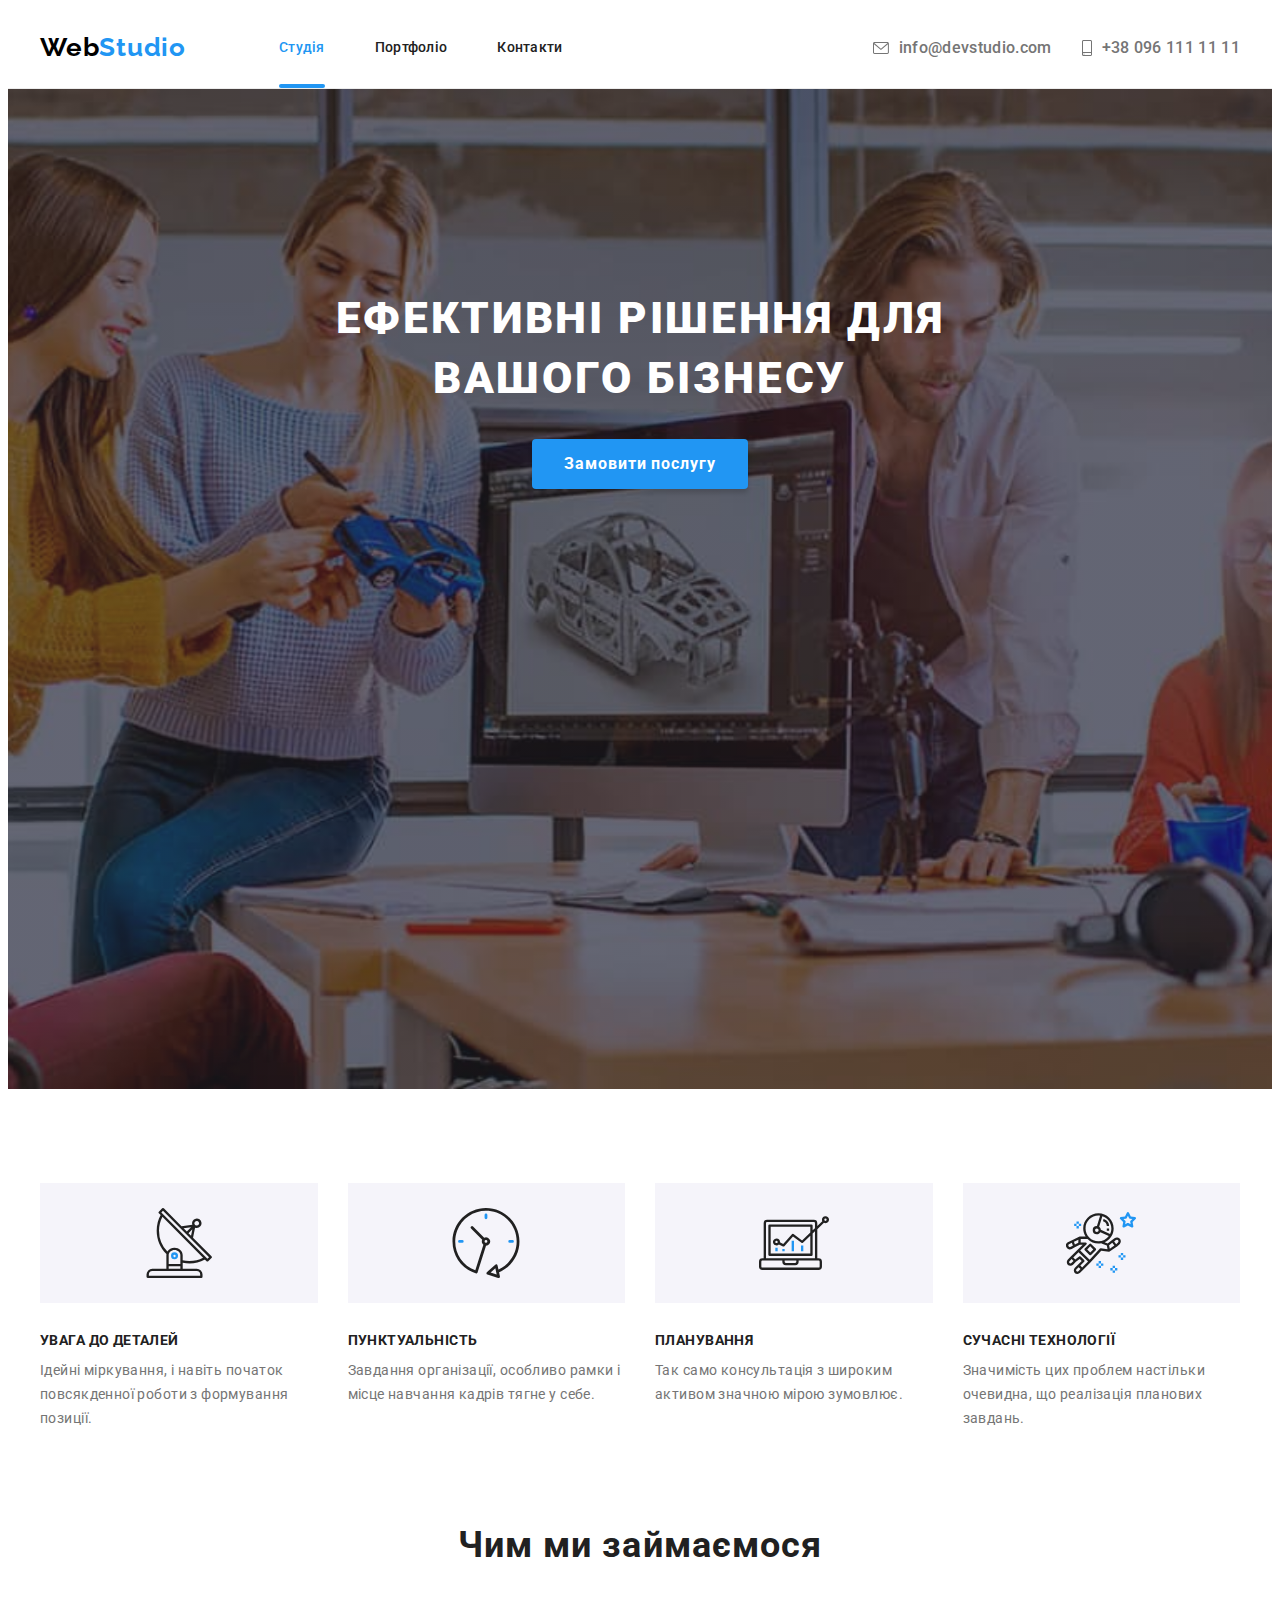
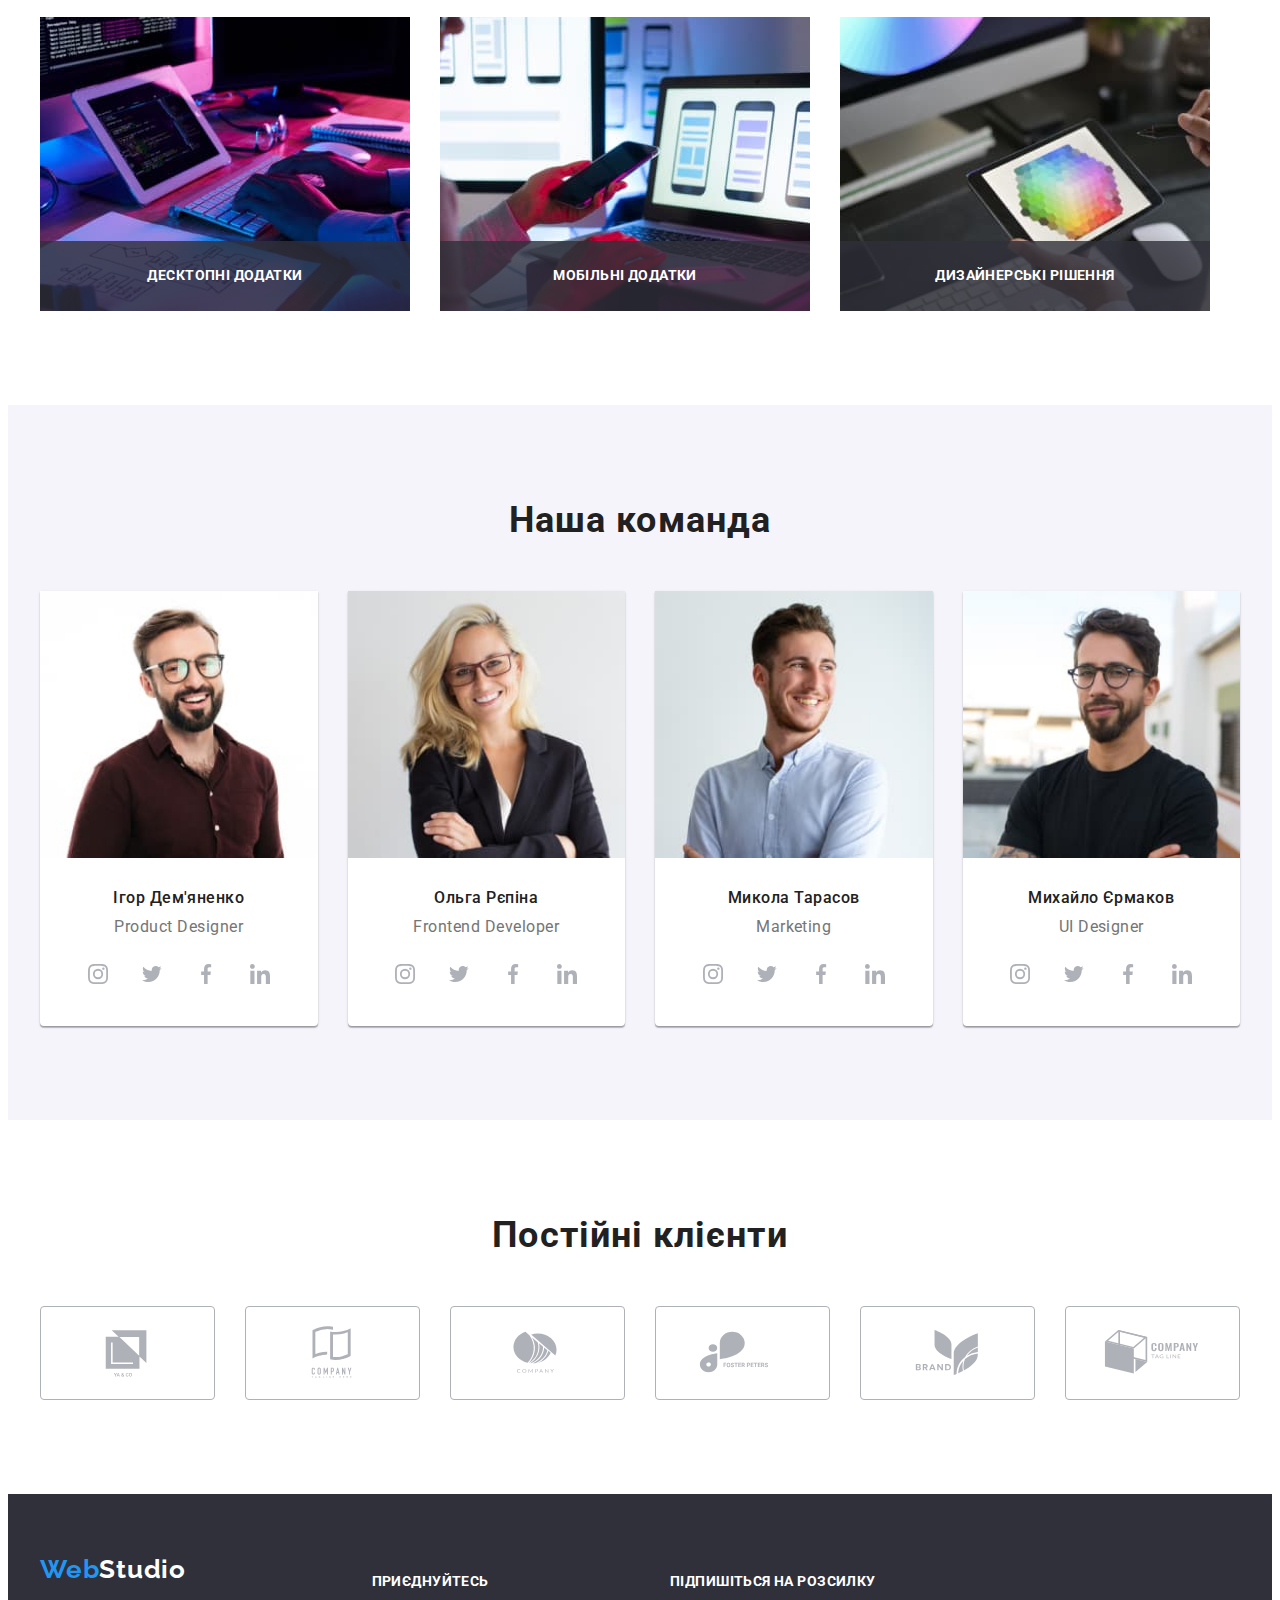
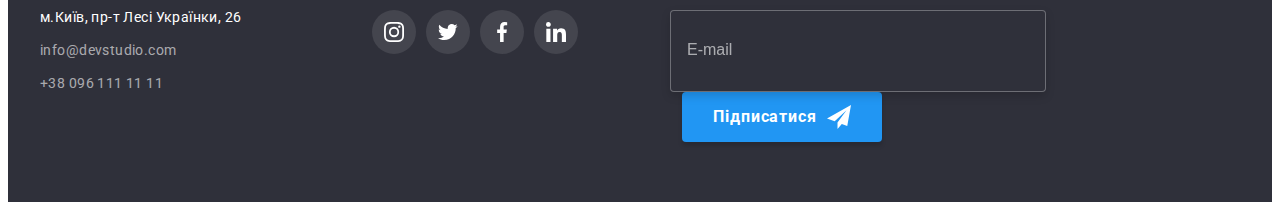
==== commit b8b59c47: "icon" ====
--- a/index.html
+++ b/index.html
@@ -101,14 +101,17 @@
                   href="mailto:info@devstudio.com"
                   class="link header__contact--mail"
                 >
-                  <svg class="header__icon" width="14" height="12">
-                    <use href="./images/icons.svg#icon-envelope"></use></svg
+                  <svg class="header__icon mail">
+                    <use
+                      href="./images/icons.svg#icon-envelope"
+                      class="header__icon mail"
+                    ></use></svg
                   >info@devstudio.com</a
                 >
               </li>
               <li class="header__items">
                 <a href="tel:+380961111111" class="link header__contact--tel">
-                  <svg class="header__icon" width="12" height="14">
+                  <svg class="header__icon tel">
                     <use href="./images/icons.svg#icon-smartphone"></use>
                   </svg>
                   +38 096 111 11 11
--- a/css/main.min.css
+++ b/css/main.min.css
@@ -1 +1 @@
-body{font-family:"Roboto",sans-serif;background-color:#fff;color:#212121;font-size:14px;letter-spacing:.03em}.list{list-style:none}.link{padding-left:0;text-decoration:none}.container{min-width:320px;padding:0 15px;margin-left:auto;margin-right:auto}@media screen and (min-width: 480px){.container{max-width:480px}}@media screen and (min-width: 768px){.container{max-width:768px}}@media screen and (min-width: 1200px){.container{max-width:1200px}}h1,h2,h3,p,ul{margin:0;padding:0}img{display:block;max-width:100%;height:auto}button{display:block;font-family:inherit;cursor:pointer;border:none;border-radius:4px}.section{padding:94px 0px}@media screen and (max-width: 1199px){.section{padding-top:60px;padding-bottom:60px}}.visually-hidden{position:absolute;width:1px;height:1px;margin:-1px;padding:0;border:0;white-space:nowrap;-webkit-clip-path:inset(100%);clip-path:inset(100%);clip:rect(0 0 0 0);overflow:hidden}.logo{font-family:"Raleway",sans-serif;font-weight:700;font-size:26px;line-height:1.19;letter-spacing:.03em;color:#2196f3}@media screen and (max-width: 1199px){.logo{font-size:24px;line-height:1.16}}.header__logo{display:inline-block;-webkit-box-pack:center;-ms-flex-pack:center;justify-content:center;-webkit-box-align:center;-ms-flex-align:center;align-items:center}@media screen and (min-width: 767px){.header__logo{margin-right:88px}}@media screen and (min-width: 1200px){.header__logo{margin-right:93px}}.header__logo::after{display:-webkit-box;display:-ms-flexbox;display:flex;content:"";width:100%;height:1px;background:#2196f3;-webkit-transform:scale(0);transform:scale(0);-webkit-transform-origin:left;transform-origin:left;-webkit-transition:-webkit-transform 250ms cubic-bezier(0.4, 0, 0.2, 1);transition:-webkit-transform 250ms cubic-bezier(0.4, 0, 0.2, 1);transition:transform 250ms cubic-bezier(0.4, 0, 0.2, 1);transition:transform 250ms cubic-bezier(0.4, 0, 0.2, 1), -webkit-transform 250ms cubic-bezier(0.4, 0, 0.2, 1)}.header__logo:hover::after{-webkit-transform:scale(1);transform:scale(1)}.web{color:#000}.web__footer{color:#2196f3}.footer__logo{margin-bottom:20px;color:#fff;display:inline-block}.footer__logo::after{display:-webkit-box;display:-ms-flexbox;display:flex;content:"";width:100%;height:1px;background:#fff;-webkit-transform:scale(0);transform:scale(0);-webkit-transform-origin:left;transform-origin:left;-webkit-transition:-webkit-transform 250ms cubic-bezier(0.4, 0, 0.2, 1);transition:-webkit-transform 250ms cubic-bezier(0.4, 0, 0.2, 1);transition:transform 250ms cubic-bezier(0.4, 0, 0.2, 1);transition:transform 250ms cubic-bezier(0.4, 0, 0.2, 1), -webkit-transform 250ms cubic-bezier(0.4, 0, 0.2, 1)}.footer__logo:hover::after{-webkit-transform:scale(1);transform:scale(1)}#myBtn{display:none;position:fixed;bottom:10px;right:10px;z-index:1;font-size:18px;border:none;outline:none;background-color:rgba(0,0,0,0);color:#757575;cursor:pointer;padding:15px;border-radius:4px}#myBtn:hover{color:#2196f3}.header{border-bottom:1px solid #ececec}.header__box{height:80px;display:-webkit-box;display:-ms-flexbox;display:flex;-webkit-box-align:center;-ms-flex-align:center;align-items:center;position:relative}@media screen and (max-width: 767px){.header__box{height:60px;-webkit-box-pack:justify;-ms-flex-pack:justify;justify-content:space-between}}@media screen and (max-width: 767px){.header__menu .header__items{margin-bottom:32px}}@media screen and (min-width: 768px){.header__menu{display:-webkit-box;display:-ms-flexbox;display:flex;gap:50px;margin-left:auto;-webkit-box-pack:center;-ms-flex-pack:center;justify-content:center;-webkit-box-align:center;-ms-flex-align:center;align-items:center}}.header__link{position:relative;font-weight:500;font-size:40px;line-height:1.18;letter-spacing:.02em;color:#212121;-webkit-transition:color 250ms cubic-bezier(0.4, 0, 0.2, 1);transition:color 250ms cubic-bezier(0.4, 0, 0.2, 1)}@media screen and (min-width: 768px){.header__link{display:-webkit-box;display:-ms-flexbox;display:flex;-webkit-box-pack:center;-ms-flex-pack:center;justify-content:center;padding-top:32px;padding-bottom:32px;font-size:14px;line-height:1.14}}.header__link:focus,.header__link:hover{color:#2196f3}.header__link--activ{color:#2196f3}.header__link--activ::after{display:-webkit-box;display:-ms-flexbox;display:flex;position:absolute;bottom:0;content:"";width:100%;height:4px;background:#2196f3;border-radius:2px}.header__contact{display:-webkit-box;display:-ms-flexbox;display:flex;font-weight:500;font-size:12px;line-height:1.14;letter-spacing:.02em}@media screen and (max-width: 767px){.header__contact{display:-webkit-box;display:-ms-flexbox;display:flex;-webkit-box-orient:vertical;-webkit-box-direction:reverse;-ms-flex-direction:column-reverse;flex-direction:column-reverse;gap:32px;margin-bottom:64px}}@media screen and (min-width: 768px){.header__contact{display:-webkit-box;display:-ms-flexbox;display:flex;-ms-flex-wrap:wrap;flex-wrap:wrap;gap:10px;margin-left:90px}}@media screen and (min-width: 1200px){.header__contact{gap:30px}}@media screen and (max-width: 767px){.header__contact--tel{font-size:34px;line-height:1.18;color:#2196f3;-webkit-transition:color 250ms cubic-bezier(0.4, 0, 0.2, 1),background-color 250ms cubic-bezier(0.4, 0, 0.2, 1);transition:color 250ms cubic-bezier(0.4, 0, 0.2, 1),background-color 250ms cubic-bezier(0.4, 0, 0.2, 1)}.header__contact--tel:hover,.header__contact--tel:focus{color:#fff;background-color:#2196f3}}@media screen and (min-width: 768px){.header__contact--tel{display:-webkit-box;display:-ms-flexbox;display:flex;-webkit-box-pack:center;-ms-flex-pack:center;justify-content:center;-webkit-box-align:center;-ms-flex-align:center;align-items:center;color:#757575;-webkit-transition:color 250ms cubic-bezier(0.4, 0, 0.2, 1);transition:color 250ms cubic-bezier(0.4, 0, 0.2, 1)}.header__contact--tel:focus,.header__contact--tel:hover{color:#2196f3}}@media screen and (max-width: 767px){.header__contact--mail{font-size:24px;line-height:1.17;color:#757575;-webkit-transition:color 250ms cubic-bezier(0.4, 0, 0.2, 1),background-color 250ms cubic-bezier(0.4, 0, 0.2, 1);transition:color 250ms cubic-bezier(0.4, 0, 0.2, 1),background-color 250ms cubic-bezier(0.4, 0, 0.2, 1)}.header__contact--mail:hover,.header__contact--mail:focus{color:#fff;background-color:#757575}}@media screen and (min-width: 768px){.header__contact--mail{display:-webkit-box;display:-ms-flexbox;display:flex;-webkit-box-pack:center;-ms-flex-pack:center;justify-content:center;-webkit-box-align:center;-ms-flex-align:center;align-items:center;color:#757575;-webkit-transition:color 250ms cubic-bezier(0.4, 0, 0.2, 1);transition:color 250ms cubic-bezier(0.4, 0, 0.2, 1)}.header__contact--mail:focus,.header__contact--mail:hover{color:#2196f3}}.header__icon{-webkit-box-pack:center;-ms-flex-pack:center;justify-content:center;margin-right:10px;-ms-flex-item-align:center;align-self:center;fill:currentColor}@media screen and (max-width: 767px){.header__icon{display:none}}.menu__container{display:-webkit-box;display:-ms-flexbox;display:flex;width:1200px;-webkit-box-pack:justify;-ms-flex-pack:justify;justify-content:space-between;background-color:#fff}@media screen and (max-width: 767px){.menu__container{display:none;position:fixed;z-index:2;top:0;left:0;width:100%;height:100%;padding:48px 40px}.menu__container.js-menu-container{overflow:hidden;display:block;-webkit-transform:translateY(-100%);transform:translateY(-100%);-webkit-transition:-webkit-transform 1250ms cubic-bezier(0.4, 0, 0.2, 1);transition:-webkit-transform 1250ms cubic-bezier(0.4, 0, 0.2, 1);transition:transform 1250ms cubic-bezier(0.4, 0, 0.2, 1);transition:transform 1250ms cubic-bezier(0.4, 0, 0.2, 1), -webkit-transform 1250ms cubic-bezier(0.4, 0, 0.2, 1)}.menu__container.is-open{display:-webkit-box;display:-ms-flexbox;display:flex;overflow:auto;-webkit-box-orient:vertical;-webkit-box-direction:normal;-ms-flex-direction:column;flex-direction:column;-webkit-box-pack:justify;-ms-flex-pack:justify;justify-content:space-between;-webkit-transform:translateY(0%);transform:translateY(0%)}}.button__icon{fill:currentColor}.button__menu{position:relative;display:-webkit-inline-box;display:-ms-inline-flexbox;display:inline-flex;background-color:#fff;color:#212121;-webkit-transition:color 250ms cubic-bezier(0.4, 0, 0.2, 1);transition:color 250ms cubic-bezier(0.4, 0, 0.2, 1)}.button__menu:focus,.button__menu:hover{color:#2196f3}.button__menu--close{position:absolute;top:10px;right:15px}@media screen and (min-width: 768px){.button__menu{display:none}}@media screen and (min-width: 768px){.menu__contact{display:-webkit-box;display:-ms-flexbox;display:flex;-webkit-box-align:center;-ms-flex-align:center;align-items:center}}.menu__social{display:none}@media screen and (max-width: 767px){.menu__social{display:-webkit-box;display:-ms-flexbox;display:flex;-ms-flex-wrap:wrap;flex-wrap:wrap;gap:10px;font-weight:500;font-size:18px;line-height:1.22;letter-spacing:.02em}}.menu__social--link{color:#2196f3;-webkit-transition:color 250ms cubic-bezier(0.4, 0, 0.2, 1),background-color 250ms cubic-bezier(0.4, 0, 0.2, 1);transition:color 250ms cubic-bezier(0.4, 0, 0.2, 1),background-color 250ms cubic-bezier(0.4, 0, 0.2, 1)}.menu__social--link:hover,.menu__social--link:focus{color:#fff;background-color:#2196f3}.line{color:rgba(33,33,33,.2)}.hero{height:400px;max-width:1600px;margin-left:auto;margin-right:auto;text-align:center;padding-top:118px;padding-bottom:118px;background-color:#c4c4c4;background-image:-webkit-gradient(linear, left top, right top, from(rgba(47, 48, 58, 0.4)), to(rgba(47, 48, 58, 0.4))),url("../images/header-mobile-320.jpg");background-image:linear-gradient(to right, rgba(47, 48, 58, 0.4), rgba(47, 48, 58, 0.4)),url("../images/header-mobile-320.jpg");background-repeat:no-repeat;background-position:center;background-size:cover}@media screen and (max-width: 479px){.hero{padding-top:97px;padding-bottom:97px}}@media screen and (min-width: 480px)and (min-device-pixel-ratio: 2),screen and (min-width: 480px)and (-webkit-min-device-pixel-ratio: 2),screen and (min-width: 480px)and (min-resolution: 192dpi),screen and (min-width: 480px)and (min-resolution: 2dppx){.hero{background-image:-webkit-gradient(linear, left top, right top, from(rgba(47, 48, 58, 0.4)), to(rgba(47, 48, 58, 0.4))),url("../images/header-mobile-640.jpg");background-image:linear-gradient(to right, rgba(47, 48, 58, 0.4), rgba(47, 48, 58, 0.4)),url("../images/header-mobile-640.jpg")}}@media screen and (min-width: 768px){.hero{background-image:-webkit-gradient(linear, left top, right top, from(rgba(47, 48, 58, 0.4)), to(rgba(47, 48, 58, 0.4))),url("../images/header-tablet-320.jpg");background-image:linear-gradient(to right, rgba(47, 48, 58, 0.4), rgba(47, 48, 58, 0.4)),url("../images/header-tablet-320.jpg")}}@media screen and (min-width: 768px)and (min-device-pixel-ratio: 2),screen and (min-width: 768px)and (-webkit-min-device-pixel-ratio: 2),screen and (min-width: 768px)and (min-resolution: 192dpi),screen and (min-width: 768px)and (min-resolution: 2dppx){.hero{background-image:-webkit-gradient(linear, left top, right top, from(rgba(47, 48, 58, 0.4)), to(rgba(47, 48, 58, 0.4))),url("../images/header-tablet-640.jpg");background-image:linear-gradient(to right, rgba(47, 48, 58, 0.4), rgba(47, 48, 58, 0.4)),url("../images/header-tablet-640.jpg")}}@media screen and (min-width: 1200px){.hero{height:600px;padding-top:200px;padding-bottom:200px;background-image:-webkit-gradient(linear, left top, right top, from(rgba(47, 48, 58, 0.4)), to(rgba(47, 48, 58, 0.4))),url("../images/header-desktop-320.jpg");background-image:linear-gradient(to right, rgba(47, 48, 58, 0.4), rgba(47, 48, 58, 0.4)),url("../images/header-desktop-320.jpg")}}@media screen and (min-width: 1200px)and (min-device-pixel-ratio: 2),screen and (min-width: 1200px)and (-webkit-min-device-pixel-ratio: 2),screen and (min-width: 1200px)and (min-resolution: 192dpi),screen and (min-width: 1200px)and (min-resolution: 2dppx){.hero{background-image:-webkit-gradient(linear, left top, right top, from(rgba(47, 48, 58, 0.4)), to(rgba(47, 48, 58, 0.4))),url("../images/header-desktop-640.jpg");background-image:linear-gradient(to right, rgba(47, 48, 58, 0.4), rgba(47, 48, 58, 0.4)),url("../images/header-desktop-640.jpg")}}.hero__title{margin:0 auto;margin-bottom:30px;font-weight:900;font-size:44px;line-height:1.36;letter-spacing:.06em;color:#fff;text-transform:uppercase}@media screen and (max-width: 1199px){.hero__title{max-width:360px;font-size:26px;line-height:1.62}}@media screen and (min-width: 1200px){.hero__title{width:696px}}.hero__button{margin:0 auto;padding:10px 32px;min-width:216px;font-weight:700;font-size:16px;line-height:1.88;text-align:center;letter-spacing:.06em;color:#fff;background-color:#2196f3;-webkit-box-shadow:0px 4px 4px rgba(0,0,0,.15);box-shadow:0px 4px 4px rgba(0,0,0,.15);-webkit-transition:background-color 250ms cubic-bezier(0.4, 0, 0.2, 1);transition:background-color 250ms cubic-bezier(0.4, 0, 0.2, 1)}.hero__button:focus,.hero__button:hover{background-color:#188ce8}@media screen and (min-width: 768px){.benefits__list{display:-webkit-box;display:-ms-flexbox;display:flex;-ms-flex-wrap:wrap;flex-wrap:wrap;gap:30px}}@media screen and (max-width: 767px){.benefits__item{width:100%}.benefits__item:not(:last-child){margin-bottom:30px}}@media screen and (min-width: 768px){.benefits__item{-ms-flex-preferred-size:calc((100% - 30px)/2);flex-basis:calc((100% - 30px)/2)}}@media screen and (min-width: 1200px){.benefits__item{-ms-flex-preferred-size:calc((100% - 90px)/4);flex-basis:calc((100% - 90px)/4)}}.benefits__title{margin-bottom:10px;font-weight:700;font-size:14px;line-height:1.14;letter-spacing:.03em;text-transform:uppercase}@media screen and (max-width: 767px){.benefits__title{text-align:center}}.benefits__text{font-size:14px;line-height:1.71;letter-spacing:.03em;color:#757575}.benefits__bloc{margin-bottom:30px;height:120px;display:-webkit-box;display:-ms-flexbox;display:flex;-webkit-box-pack:center;-ms-flex-pack:center;justify-content:center;-webkit-box-align:center;-ms-flex-align:center;align-items:center;background-color:#f5f4fa}.benefits__icon{width:70px;height:70px}.work{padding-top:0px}@media screen and (max-width: 1199px){.work{display:none}}.work__title{margin-bottom:50px;font-weight:700;font-size:36px;line-height:1.16;letter-spacing:.03em;text-align:center}.work__items{display:-webkit-box;display:-ms-flexbox;display:flex;gap:30px}.work__thumb{position:relative}.work__text{position:absolute;bottom:0;width:100%;display:-webkit-box;display:-ms-flexbox;display:flex;-webkit-box-align:center;-ms-flex-align:center;align-items:center;-webkit-box-pack:center;-ms-flex-pack:center;justify-content:center;height:70px;font-weight:700;line-height:1.14;text-transform:uppercase;color:#fff;background-color:rgba(47,48,58,.8)}.team{background-color:#f5f4fa}.team__title{font-weight:700;line-height:1.17;letter-spacing:.03em;text-align:center}@media screen and (max-width: 1199px){.team__title{margin-bottom:30px;font-size:28px}}@media screen and (min-width: 1200px){.team__title{margin-bottom:50px;font-size:36px}}@media screen and (min-width: 768px){.team__list{display:-webkit-box;display:-ms-flexbox;display:flex;-ms-flex-wrap:wrap;flex-wrap:wrap;gap:30px}}.team__bloc{display:block;-webkit-box-shadow:0px 1px 3px rgba(0,0,0,.12),0px 1px 1px rgba(0,0,0,.14),0px 2px 1px rgba(0,0,0,.2);box-shadow:0px 1px 3px rgba(0,0,0,.12),0px 1px 1px rgba(0,0,0,.14),0px 2px 1px rgba(0,0,0,.2);border-radius:0px 0px 4px 4px;text-align:center;background-color:#fff}@media screen and (max-width: 767px){.team__bloc{width:100%}.team__bloc:not(:last-child){margin-bottom:30px}}@media screen and (min-width: 768px){.team__bloc{-ms-flex-preferred-size:calc((100% - 30px)/2);flex-basis:calc((100% - 30px)/2)}}@media screen and (min-width: 1200px){.team__bloc{-ms-flex-preferred-size:calc((100% - 90px)/4);flex-basis:calc((100% - 90px)/4)}}.team__items{padding-top:30px;padding-bottom:30px}.team__name{margin-bottom:10px;font-weight:500;font-size:16px;line-height:1.19;letter-spacing:.03em}.team__text{margin-bottom:16px;font-size:16px;line-height:1.19;letter-spacing:.03em;color:#757575}.social{display:-webkit-box;display:-ms-flexbox;display:flex;gap:10px;-webkit-box-pack:center;-ms-flex-pack:center;justify-content:center}.social__button{width:44px;height:44px;background-color:#fff;color:#afb1b8;border-radius:50%;display:-webkit-box;display:-ms-flexbox;display:flex;-webkit-box-align:center;-ms-flex-align:center;align-items:center;-webkit-box-pack:center;-ms-flex-pack:center;justify-content:center;-webkit-transition:background-color 250ms cubic-bezier(0.4, 0, 0.2, 1),color 250ms cubic-bezier(0.4, 0, 0.2, 1);transition:background-color 250ms cubic-bezier(0.4, 0, 0.2, 1),color 250ms cubic-bezier(0.4, 0, 0.2, 1)}.social__button:hover,.social__button:focus{background-color:#2196f3;color:#fff;outline:none}.social__button--footer{color:#fff;background:rgba(255,255,255,.1)}.social__icon{fill:currentColor;width:20px;height:20px}.client__title{margin-bottom:50px;font-weight:700;font-size:36px;line-height:1.17;letter-spacing:.03em;text-align:center}@media screen and (max-width: 1199px){.client__title{margin-bottom:30px;font-size:28px}}.client__bloc{display:-webkit-box;display:-ms-flexbox;display:flex;gap:30px}@media screen and (max-width: 1199px){.client__bloc{-ms-flex-wrap:wrap;flex-wrap:wrap}}.client__logo{width:calc((100% - 150px)/6)}@media screen and (max-width: 767px){.client__logo{-ms-flex-preferred-size:calc((100% - 30px)/2);flex-basis:calc((100% - 30px)/2)}}@media screen and (min-width: 768px)and (max-width: 1199px){.client__logo{-ms-flex-preferred-size:calc((100% - 60px)/3);flex-basis:calc((100% - 60px)/3)}}.client__site{height:92px;background-color:#fff;border-radius:4px;border:1px solid #afb1b8;cursor:pointer;color:#afb1b8;display:-webkit-box;display:-ms-flexbox;display:flex;-webkit-box-align:center;-ms-flex-align:center;align-items:center;-webkit-box-pack:center;-ms-flex-pack:center;justify-content:center;-webkit-transition:border-color 250ms cubic-bezier(0.4, 0, 0.2, 1),color 250ms cubic-bezier(0.4, 0, 0.2, 1);transition:border-color 250ms cubic-bezier(0.4, 0, 0.2, 1),color 250ms cubic-bezier(0.4, 0, 0.2, 1)}.client__site:hover,.client__site:focus{border-color:#2196f3;color:#2196f3;outline:none}.client__icon{fill:currentColor;width:106px;height:60px}.footer{background-color:#2f303a;padding:60px 0}@media screen and (max-width: 1199px){.footer{text-align:center}}.footer-container{display:-webkit-box;display:-ms-flexbox;display:flex;-ms-flex-wrap:wrap;flex-wrap:wrap;gap:60px;-webkit-box-pack:center;-ms-flex-pack:center;justify-content:center}@media screen and (min-width: 1200px){.footer-container{-webkit-box-align:baseline;-ms-flex-align:baseline;align-items:baseline}}@media screen and (min-width: 768px){.footer__main{padding-right:165px}}@media screen and (min-width: 1200px){.footer__main{padding-right:70px}}.contact{font-style:normal;font-size:14px;line-height:1.71;letter-spacing:.03em;-webkit-transition:color 250ms cubic-bezier(0.4, 0, 0.2, 1);transition:color 250ms cubic-bezier(0.4, 0, 0.2, 1)}.contact__item:not(:last-child){margin-bottom:9px}@media screen and (max-width: 1199px){.contact__item:not(:last-child){margin-bottom:8px}}.contact--address{color:#fff}.contact--address:hover,.contact--address:focus{color:#2196f3}.contact--link{color:rgba(255,255,255,.6)}.contact--link:hover,.contact--link:focus{color:#2196f3}.footer__text{margin-bottom:20px;font-weight:700;line-height:1.14;text-transform:uppercase;color:#fff}@media screen and (min-width: 1200px){.footer__input{margin-left:auto}}@media screen and (min-width: 1200px){.footer-form{display:-webkit-box;display:-ms-flexbox;display:flex;-ms-flex-wrap:wrap;flex-wrap:wrap;-webkit-box-pack:justify;-ms-flex-pack:justify;justify-content:space-between;-webkit-box-align:center;-ms-flex-align:center;align-items:center;width:570px}}@media screen and (max-width: 1199px){.footer-form{max-width:450px}}.footer-form__input{height:50px;width:358px;padding:15px 0 15px 16px;border:1px solid rgba(255,255,255,.3);border-radius:4px;-webkit-filter:drop-shadow(0px 4px 4px rgba(0, 0, 0, 0.15));filter:drop-shadow(0px 4px 4px rgba(0, 0, 0, 0.15));background-color:#2f303a;color:rgba(255,255,255,.6)}@media screen and (min-width: 480px)and (max-width: 1199px){.footer-form__input{width:450px;margin-bottom:20px}}@media screen and (max-width: 479px){.footer-form__input{margin-bottom:20px;width:calc(100vw - 30px)}}.footer-form__input::-webkit-input-placeholder{font-family:inherit;font-size:16px;line-height:1.25;color:rgba(255,255,255,.6)}.footer-form__input::-moz-placeholder{font-family:inherit;font-size:16px;line-height:1.25;color:rgba(255,255,255,.6)}.footer-form__input:-ms-input-placeholder{font-family:inherit;font-size:16px;line-height:1.25;color:rgba(255,255,255,.6)}.footer-form__input::-ms-input-placeholder{font-family:inherit;font-size:16px;line-height:1.25;color:rgba(255,255,255,.6)}.footer-form__input::placeholder{font-family:inherit;font-size:16px;line-height:1.25;color:rgba(255,255,255,.6)}.footer-form__button{display:-webkit-box;display:-ms-flexbox;display:flex;-webkit-box-pack:center;-ms-flex-pack:center;justify-content:center;-webkit-box-align:center;-ms-flex-align:center;align-items:center;width:200px;height:50px;padding:0;margin:0 auto;font-weight:700;font-size:16px;line-height:1.88;letter-spacing:.06em;color:#fff;background-color:#2196f3;border-radius:4px;-webkit-box-shadow:0px 4px 4px rgba(0,0,0,.15);box-shadow:0px 4px 4px rgba(0,0,0,.15);-webkit-transition:background-color 250ms cubic-bezier(0.4, 0, 0.2, 1);transition:background-color 250ms cubic-bezier(0.4, 0, 0.2, 1)}@media screen and (min-width: 1200px){.footer-form__button{margin-left:12px;margin-right:0}}.footer-form__button:hover,.footer-form__button:focus{background-color:#188ce8}.footer-form__icon{width:24px;height:24px;margin-left:10px}.backdrop.is-hidden{opacity:0;visibility:visible;pointer-events:none}.backdrop{position:fixed;width:100%;height:100%;top:0;left:0;background-color:rgba(0,0,0,.2);opacity:1;-webkit-transition:opacity 250ms cubic-bezier(0.4, 0, 0.2, 1);transition:opacity 250ms cubic-bezier(0.4, 0, 0.2, 1);overflow-y:scroll}.backdrop.is-hidden .model{-webkit-transform:translate(-50%, -50%) scale(0) rotate(1turn);transform:translate(-50%, -50%) scale(0) rotate(1turn)}.model{position:absolute;top:50%;left:50%;height:581px;width:528px;padding:40px;-webkit-transform:translate(-50%, -50%) scale(1);transform:translate(-50%, -50%) scale(1);-webkit-transition:-webkit-transform 250ms cubic-bezier(0.4, 0, 0.2, 1);transition:-webkit-transform 250ms cubic-bezier(0.4, 0, 0.2, 1);transition:transform 250ms cubic-bezier(0.4, 0, 0.2, 1);transition:transform 250ms cubic-bezier(0.4, 0, 0.2, 1), -webkit-transform 250ms cubic-bezier(0.4, 0, 0.2, 1);background-color:#fff;-webkit-box-shadow:0px 1px 3px rgba(0,0,0,.12),0px 1px 1px rgba(0,0,0,.14),0px 2px 1px rgba(0,0,0,.2);box-shadow:0px 1px 3px rgba(0,0,0,.12),0px 1px 1px rgba(0,0,0,.14),0px 2px 1px rgba(0,0,0,.2);border-radius:4px}@media screen and (max-width: 1199px){.model{height:95%;width:95%;max-height:609px;max-width:450px;overflow:scroll}}.model__titel{margin-bottom:12px;font-weight:700;font-size:20px;line-height:1.15;text-align:center}.close{position:absolute;top:8px;right:8px;display:-webkit-box;display:-ms-flexbox;display:flex;-webkit-box-pack:center;-ms-flex-pack:center;justify-content:center;-webkit-box-align:center;-ms-flex-align:center;align-items:center;width:30px;height:30px;border:1px solid rgba(0,0,0,.1);border-radius:50%;color:#000;background-color:#fff}.close:hover,.close:focus{color:#2196f3}.close__icon{width:11px;height:11px;fill:currentColor;-webkit-transition:color 250ms cubic-bezier(0.4, 0, 0.2, 1);transition:color 250ms cubic-bezier(0.4, 0, 0.2, 1)}.form__label{display:-webkit-box;display:-ms-flexbox;display:flex;-webkit-box-orient:vertical;-webkit-box-direction:normal;-ms-flex-direction:column;flex-direction:column;position:relative;margin-bottom:10px}.form__label--comment{margin-bottom:20px}.form__titel{margin-bottom:4px;font-size:12px;line-height:1.16;letter-spacing:.01em;color:#757575}.form__input{padding:11px 0px 11px 42px;border:1px solid rgba(33,33,33,.2);border-radius:4px;-webkit-transition:border-color 250ms cubic-bezier(0.4, 0, 0.2, 1);transition:border-color 250ms cubic-bezier(0.4, 0, 0.2, 1)}.form__input:hover,.form__input:focus{border-color:#2196f3;fill:#2196f3}.form__icon{position:absolute;height:18px;width:18px;bottom:11px;left:12px;fill:#212121;-webkit-transition:fill 250ms cubic-bezier(0.4, 0, 0.2, 1);transition:fill 250ms cubic-bezier(0.4, 0, 0.2, 1)}.form__input:hover+.form__icon,.form__input:focus+.form__icon{border-color:#2196f3;fill:#2196f3}.textarea{height:120px;resize:none;padding:12px 16px}.textarea::-webkit-input-placeholder{font-family:inherit;font-size:12px;line-height:1.67;letter-spacing:.01em;color:rgba(117,117,117,.5)}.textarea::-moz-placeholder{font-family:inherit;font-size:12px;line-height:1.67;letter-spacing:.01em;color:rgba(117,117,117,.5)}.textarea:-ms-input-placeholder{font-family:inherit;font-size:12px;line-height:1.67;letter-spacing:.01em;color:rgba(117,117,117,.5)}.textarea::-ms-input-placeholder{font-family:inherit;font-size:12px;line-height:1.67;letter-spacing:.01em;color:rgba(117,117,117,.5)}.textarea::placeholder{font-family:inherit;font-size:12px;line-height:1.67;letter-spacing:.01em;color:rgba(117,117,117,.5)}@media screen and (max-width: 1199px){.textarea::-webkit-input-placeholder{font-size:14px;line-height:1.14}.textarea::-moz-placeholder{font-size:14px;line-height:1.14}.textarea:-ms-input-placeholder{font-size:14px;line-height:1.14}.textarea::-ms-input-placeholder{font-size:14px;line-height:1.14}.textarea::placeholder{font-size:14px;line-height:1.14}}.form__button{margin:0 auto;padding:10px 52px;min-width:96px;font-weight:700;font-size:16px;line-height:1.88;text-align:center;letter-spacing:.06em;color:#fff;background-color:#2196f3;-webkit-box-shadow:0px 4px 4px rgba(0,0,0,.15);box-shadow:0px 4px 4px rgba(0,0,0,.15);-webkit-transition:background-color 250ms cubic-bezier(0.4, 0, 0.2, 1);transition:background-color 250ms cubic-bezier(0.4, 0, 0.2, 1)}.form__button:hover,.form__button:focus{background-color:#188ce8}.checkbox{display:-webkit-box;display:-ms-flexbox;display:flex;-webkit-box-orient:vertical;-webkit-box-direction:normal;-ms-flex-direction:column;flex-direction:column;position:relative;margin-bottom:30px}.checkbox__input{-webkit-appearance:none;-moz-appearance:none;appearance:none}.checkbox__input:checked+.checkbox__icon{background-color:#2196f3;border-color:rgba(0,0,0,0)}.checkbox__text{font-size:14px;line-height:1.71;margin-left:36px;color:#757575}@media screen and (max-width: 1199px){.checkbox__text{font-size:12px;line-height:1.17;margin-left:23px}}.checkbox__condition{color:#2196f3}.checkbox__icon{position:absolute;left:12px;top:5px;width:16px;height:15px;border:2px solid #212121;-webkit-transition:background-color 250ms cubic-bezier(0.4, 0, 0.2, 1),border-color 250ms cubic-bezier(0.4, 0, 0.2, 1);transition:background-color 250ms cubic-bezier(0.4, 0, 0.2, 1),border-color 250ms cubic-bezier(0.4, 0, 0.2, 1)}@media screen and (max-width: 1199px){.checkbox__icon{left:0;top:0}}/*# sourceMappingURL=main.min.css.map */+body{font-family:"Roboto",sans-serif;background-color:#fff;color:#212121;font-size:14px;letter-spacing:.03em}.list{list-style:none}.link{padding-left:0;text-decoration:none}.container{min-width:320px;padding:0 15px;margin-left:auto;margin-right:auto}@media screen and (min-width: 480px){.container{max-width:480px}}@media screen and (min-width: 768px){.container{max-width:768px}}@media screen and (min-width: 1200px){.container{max-width:1200px}}h1,h2,h3,p,ul{margin:0;padding:0}img{display:block;max-width:100%;height:auto}button{display:block;font-family:inherit;cursor:pointer;border:none;border-radius:4px}.section{padding:94px 0px}@media screen and (max-width: 1199px){.section{padding-top:60px;padding-bottom:60px}}.visually-hidden{position:absolute;width:1px;height:1px;margin:-1px;padding:0;border:0;white-space:nowrap;-webkit-clip-path:inset(100%);clip-path:inset(100%);clip:rect(0 0 0 0);overflow:hidden}.logo{font-family:"Raleway",sans-serif;font-weight:700;font-size:26px;line-height:1.19;letter-spacing:.03em;color:#2196f3}@media screen and (max-width: 1199px){.logo{font-size:24px;line-height:1.16}}.header__logo{display:inline-block;-webkit-box-pack:center;-ms-flex-pack:center;justify-content:center;-webkit-box-align:center;-ms-flex-align:center;align-items:center}@media screen and (min-width: 767px){.header__logo{margin-right:88px}}@media screen and (min-width: 1200px){.header__logo{margin-right:93px}}.header__logo::after{display:-webkit-box;display:-ms-flexbox;display:flex;content:"";width:100%;height:1px;background:#2196f3;-webkit-transform:scale(0);transform:scale(0);-webkit-transform-origin:left;transform-origin:left;-webkit-transition:-webkit-transform 250ms cubic-bezier(0.4, 0, 0.2, 1);transition:-webkit-transform 250ms cubic-bezier(0.4, 0, 0.2, 1);transition:transform 250ms cubic-bezier(0.4, 0, 0.2, 1);transition:transform 250ms cubic-bezier(0.4, 0, 0.2, 1), -webkit-transform 250ms cubic-bezier(0.4, 0, 0.2, 1)}.header__logo:hover::after{-webkit-transform:scale(1);transform:scale(1)}.web{color:#000}.web__footer{color:#2196f3}.footer__logo{margin-bottom:20px;color:#fff;display:inline-block}.footer__logo::after{display:-webkit-box;display:-ms-flexbox;display:flex;content:"";width:100%;height:1px;background:#fff;-webkit-transform:scale(0);transform:scale(0);-webkit-transform-origin:left;transform-origin:left;-webkit-transition:-webkit-transform 250ms cubic-bezier(0.4, 0, 0.2, 1);transition:-webkit-transform 250ms cubic-bezier(0.4, 0, 0.2, 1);transition:transform 250ms cubic-bezier(0.4, 0, 0.2, 1);transition:transform 250ms cubic-bezier(0.4, 0, 0.2, 1), -webkit-transform 250ms cubic-bezier(0.4, 0, 0.2, 1)}.footer__logo:hover::after{-webkit-transform:scale(1);transform:scale(1)}#myBtn{display:none;position:fixed;bottom:10px;right:10px;z-index:1;font-size:18px;border:none;outline:none;background-color:rgba(0,0,0,0);color:#757575;cursor:pointer;padding:15px;border-radius:4px}#myBtn:hover{color:#2196f3}.header{border-bottom:1px solid #ececec}.header__box{height:80px;display:-webkit-box;display:-ms-flexbox;display:flex;-webkit-box-align:center;-ms-flex-align:center;align-items:center;position:relative}@media screen and (max-width: 767px){.header__box{height:60px;-webkit-box-pack:justify;-ms-flex-pack:justify;justify-content:space-between}}@media screen and (max-width: 767px){.header__menu .header__items{margin-bottom:32px}}@media screen and (min-width: 768px){.header__menu{display:-webkit-box;display:-ms-flexbox;display:flex;gap:50px;margin-left:auto;-webkit-box-pack:center;-ms-flex-pack:center;justify-content:center;-webkit-box-align:center;-ms-flex-align:center;align-items:center}}.header__link{position:relative;font-weight:500;font-size:40px;line-height:1.18;letter-spacing:.02em;color:#212121;-webkit-transition:color 250ms cubic-bezier(0.4, 0, 0.2, 1);transition:color 250ms cubic-bezier(0.4, 0, 0.2, 1)}@media screen and (min-width: 768px){.header__link{display:-webkit-box;display:-ms-flexbox;display:flex;-webkit-box-pack:center;-ms-flex-pack:center;justify-content:center;padding-top:32px;padding-bottom:32px;font-size:14px;line-height:1.14}}.header__link:focus,.header__link:hover{color:#2196f3}.header__link--activ{color:#2196f3}.header__link--activ::after{display:-webkit-box;display:-ms-flexbox;display:flex;position:absolute;bottom:0;content:"";width:100%;height:4px;background:#2196f3;border-radius:2px}.header__contact{display:-webkit-box;display:-ms-flexbox;display:flex;font-weight:500;line-height:1.14;letter-spacing:.02em}@media screen and (max-width: 767px){.header__contact{-webkit-box-orient:vertical;-webkit-box-direction:reverse;-ms-flex-direction:column-reverse;flex-direction:column-reverse;gap:32px;margin-bottom:64px}}@media screen and (min-width: 768px){.header__contact{-ms-flex-wrap:wrap;flex-wrap:wrap;gap:10px;margin-left:90px;font-size:12px}}@media screen and (min-width: 1200px){.header__contact{gap:30px;font-size:16px}}@media screen and (max-width: 767px){.header__contact--tel{font-size:34px;line-height:1.18;color:#2196f3;-webkit-transition:color 250ms cubic-bezier(0.4, 0, 0.2, 1),background-color 250ms cubic-bezier(0.4, 0, 0.2, 1);transition:color 250ms cubic-bezier(0.4, 0, 0.2, 1),background-color 250ms cubic-bezier(0.4, 0, 0.2, 1)}.header__contact--tel:hover,.header__contact--tel:focus{color:#fff;background-color:#2196f3}}@media screen and (min-width: 768px){.header__contact--tel{display:-webkit-box;display:-ms-flexbox;display:flex;-webkit-box-pack:center;-ms-flex-pack:center;justify-content:center;-webkit-box-align:center;-ms-flex-align:center;align-items:center;color:#757575;-webkit-transition:color 250ms cubic-bezier(0.4, 0, 0.2, 1);transition:color 250ms cubic-bezier(0.4, 0, 0.2, 1)}.header__contact--tel:focus,.header__contact--tel:hover{color:#2196f3}}@media screen and (max-width: 767px){.header__contact--mail{font-size:24px;line-height:1.17;color:#757575;-webkit-transition:color 250ms cubic-bezier(0.4, 0, 0.2, 1),background-color 250ms cubic-bezier(0.4, 0, 0.2, 1);transition:color 250ms cubic-bezier(0.4, 0, 0.2, 1),background-color 250ms cubic-bezier(0.4, 0, 0.2, 1)}.header__contact--mail:hover,.header__contact--mail:focus{color:#fff;background-color:#757575}}@media screen and (min-width: 768px){.header__contact--mail{display:-webkit-box;display:-ms-flexbox;display:flex;-webkit-box-pack:center;-ms-flex-pack:center;justify-content:center;-webkit-box-align:center;-ms-flex-align:center;align-items:center;color:#757575;-webkit-transition:color 250ms cubic-bezier(0.4, 0, 0.2, 1);transition:color 250ms cubic-bezier(0.4, 0, 0.2, 1)}.header__contact--mail:focus,.header__contact--mail:hover{color:#2196f3}}.header__icon{-webkit-box-pack:center;-ms-flex-pack:center;justify-content:center;margin-right:10px;-ms-flex-item-align:center;align-self:center;fill:currentColor}@media screen and (max-width: 767px){.header__icon{display:none}}@media screen and (min-width: 768px){.header__icon.mail{width:14px;height:10px}}@media screen and (min-width: 1200px){.header__icon.mail{width:16px;height:12px}}@media screen and (min-width: 768px){.header__icon.tel{width:10px;height:14px}}@media screen and (min-width: 1200px){.header__icon.tel{width:10px;height:16px}}.menu__container{display:-webkit-box;display:-ms-flexbox;display:flex;width:1200px;-webkit-box-pack:justify;-ms-flex-pack:justify;justify-content:space-between;background-color:#fff}@media screen and (max-width: 767px){.menu__container{display:none;position:fixed;z-index:2;top:0;left:0;width:100%;height:100%;padding:48px 40px}.menu__container.js-menu-container{overflow:hidden;display:block;-webkit-transform:translateY(-100%);transform:translateY(-100%);-webkit-transition:-webkit-transform 1250ms cubic-bezier(0.4, 0, 0.2, 1);transition:-webkit-transform 1250ms cubic-bezier(0.4, 0, 0.2, 1);transition:transform 1250ms cubic-bezier(0.4, 0, 0.2, 1);transition:transform 1250ms cubic-bezier(0.4, 0, 0.2, 1), -webkit-transform 1250ms cubic-bezier(0.4, 0, 0.2, 1)}.menu__container.is-open{display:-webkit-box;display:-ms-flexbox;display:flex;overflow:auto;-webkit-box-orient:vertical;-webkit-box-direction:normal;-ms-flex-direction:column;flex-direction:column;-webkit-box-pack:justify;-ms-flex-pack:justify;justify-content:space-between;-webkit-transform:translateY(0%);transform:translateY(0%)}}.button__icon{fill:currentColor}.button__menu{position:relative;display:-webkit-inline-box;display:-ms-inline-flexbox;display:inline-flex;background-color:#fff;color:#212121;-webkit-transition:color 250ms cubic-bezier(0.4, 0, 0.2, 1);transition:color 250ms cubic-bezier(0.4, 0, 0.2, 1)}.button__menu:focus,.button__menu:hover{color:#2196f3}.button__menu--close{position:absolute;top:10px;right:15px}@media screen and (min-width: 768px){.button__menu{display:none}}@media screen and (min-width: 768px){.menu__contact{display:-webkit-box;display:-ms-flexbox;display:flex;-webkit-box-align:center;-ms-flex-align:center;align-items:center}}.menu__social{display:none}@media screen and (max-width: 767px){.menu__social{display:-webkit-box;display:-ms-flexbox;display:flex;-ms-flex-wrap:wrap;flex-wrap:wrap;gap:10px;font-weight:500;font-size:18px;line-height:1.22;letter-spacing:.02em}}.menu__social--link{color:#2196f3;-webkit-transition:color 250ms cubic-bezier(0.4, 0, 0.2, 1),background-color 250ms cubic-bezier(0.4, 0, 0.2, 1);transition:color 250ms cubic-bezier(0.4, 0, 0.2, 1),background-color 250ms cubic-bezier(0.4, 0, 0.2, 1)}.menu__social--link:hover,.menu__social--link:focus{color:#fff;background-color:#2196f3}.line{color:rgba(33,33,33,.2)}.hero{height:400px;max-width:1600px;margin-left:auto;margin-right:auto;text-align:center;padding-top:118px;padding-bottom:118px;background-color:#c4c4c4;background-image:-webkit-gradient(linear, left top, right top, from(rgba(47, 48, 58, 0.4)), to(rgba(47, 48, 58, 0.4))),url("../images/header-mobile-320.jpg");background-image:linear-gradient(to right, rgba(47, 48, 58, 0.4), rgba(47, 48, 58, 0.4)),url("../images/header-mobile-320.jpg");background-repeat:no-repeat;background-position:center;background-size:cover}@media screen and (max-width: 479px){.hero{padding-top:97px;padding-bottom:97px}}@media screen and (min-width: 480px)and (min-device-pixel-ratio: 2),screen and (min-width: 480px)and (-webkit-min-device-pixel-ratio: 2),screen and (min-width: 480px)and (min-resolution: 192dpi),screen and (min-width: 480px)and (min-resolution: 2dppx){.hero{background-image:-webkit-gradient(linear, left top, right top, from(rgba(47, 48, 58, 0.4)), to(rgba(47, 48, 58, 0.4))),url("../images/header-mobile-640.jpg");background-image:linear-gradient(to right, rgba(47, 48, 58, 0.4), rgba(47, 48, 58, 0.4)),url("../images/header-mobile-640.jpg")}}@media screen and (min-width: 768px){.hero{background-image:-webkit-gradient(linear, left top, right top, from(rgba(47, 48, 58, 0.4)), to(rgba(47, 48, 58, 0.4))),url("../images/header-tablet-320.jpg");background-image:linear-gradient(to right, rgba(47, 48, 58, 0.4), rgba(47, 48, 58, 0.4)),url("../images/header-tablet-320.jpg")}}@media screen and (min-width: 768px)and (min-device-pixel-ratio: 2),screen and (min-width: 768px)and (-webkit-min-device-pixel-ratio: 2),screen and (min-width: 768px)and (min-resolution: 192dpi),screen and (min-width: 768px)and (min-resolution: 2dppx){.hero{background-image:-webkit-gradient(linear, left top, right top, from(rgba(47, 48, 58, 0.4)), to(rgba(47, 48, 58, 0.4))),url("../images/header-tablet-640.jpg");background-image:linear-gradient(to right, rgba(47, 48, 58, 0.4), rgba(47, 48, 58, 0.4)),url("../images/header-tablet-640.jpg")}}@media screen and (min-width: 1200px){.hero{height:600px;padding-top:200px;padding-bottom:200px;background-image:-webkit-gradient(linear, left top, right top, from(rgba(47, 48, 58, 0.4)), to(rgba(47, 48, 58, 0.4))),url("../images/header-desktop-320.jpg");background-image:linear-gradient(to right, rgba(47, 48, 58, 0.4), rgba(47, 48, 58, 0.4)),url("../images/header-desktop-320.jpg")}}@media screen and (min-width: 1200px)and (min-device-pixel-ratio: 2),screen and (min-width: 1200px)and (-webkit-min-device-pixel-ratio: 2),screen and (min-width: 1200px)and (min-resolution: 192dpi),screen and (min-width: 1200px)and (min-resolution: 2dppx){.hero{background-image:-webkit-gradient(linear, left top, right top, from(rgba(47, 48, 58, 0.4)), to(rgba(47, 48, 58, 0.4))),url("../images/header-desktop-640.jpg");background-image:linear-gradient(to right, rgba(47, 48, 58, 0.4), rgba(47, 48, 58, 0.4)),url("../images/header-desktop-640.jpg")}}.hero__title{margin:0 auto;margin-bottom:30px;font-weight:900;font-size:44px;line-height:1.36;letter-spacing:.06em;color:#fff;text-transform:uppercase}@media screen and (max-width: 1199px){.hero__title{max-width:360px;font-size:26px;line-height:1.62}}@media screen and (min-width: 1200px){.hero__title{width:696px}}.hero__button{margin:0 auto;padding:10px 32px;min-width:216px;font-weight:700;font-size:16px;line-height:1.88;text-align:center;letter-spacing:.06em;color:#fff;background-color:#2196f3;-webkit-box-shadow:0px 4px 4px rgba(0,0,0,.15);box-shadow:0px 4px 4px rgba(0,0,0,.15);-webkit-transition:background-color 250ms cubic-bezier(0.4, 0, 0.2, 1);transition:background-color 250ms cubic-bezier(0.4, 0, 0.2, 1)}.hero__button:focus,.hero__button:hover{background-color:#188ce8}@media screen and (min-width: 768px){.benefits__list{display:-webkit-box;display:-ms-flexbox;display:flex;-ms-flex-wrap:wrap;flex-wrap:wrap;gap:30px}}@media screen and (max-width: 767px){.benefits__item{width:100%}.benefits__item:not(:last-child){margin-bottom:30px}}@media screen and (min-width: 768px){.benefits__item{-ms-flex-preferred-size:calc((100% - 30px)/2);flex-basis:calc((100% - 30px)/2)}}@media screen and (min-width: 1200px){.benefits__item{-ms-flex-preferred-size:calc((100% - 90px)/4);flex-basis:calc((100% - 90px)/4)}}.benefits__title{margin-bottom:10px;font-weight:700;font-size:14px;line-height:1.14;letter-spacing:.03em;text-transform:uppercase}@media screen and (max-width: 767px){.benefits__title{text-align:center}}.benefits__text{font-size:14px;line-height:1.71;letter-spacing:.03em;color:#757575}.benefits__bloc{margin-bottom:30px;height:120px;display:-webkit-box;display:-ms-flexbox;display:flex;-webkit-box-pack:center;-ms-flex-pack:center;justify-content:center;-webkit-box-align:center;-ms-flex-align:center;align-items:center;background-color:#f5f4fa}.benefits__icon{width:70px;height:70px}.work{padding-top:0px}@media screen and (max-width: 1199px){.work{display:none}}.work__title{margin-bottom:50px;font-weight:700;font-size:36px;line-height:1.16;letter-spacing:.03em;text-align:center}.work__items{display:-webkit-box;display:-ms-flexbox;display:flex;gap:30px}.work__thumb{position:relative}.work__text{position:absolute;bottom:0;width:100%;display:-webkit-box;display:-ms-flexbox;display:flex;-webkit-box-align:center;-ms-flex-align:center;align-items:center;-webkit-box-pack:center;-ms-flex-pack:center;justify-content:center;height:70px;font-weight:700;line-height:1.14;text-transform:uppercase;color:#fff;background-color:rgba(47,48,58,.8)}.team{background-color:#f5f4fa}.team__title{font-weight:700;line-height:1.17;letter-spacing:.03em;text-align:center}@media screen and (max-width: 1199px){.team__title{margin-bottom:30px;font-size:28px}}@media screen and (min-width: 1200px){.team__title{margin-bottom:50px;font-size:36px}}@media screen and (min-width: 768px){.team__list{display:-webkit-box;display:-ms-flexbox;display:flex;-ms-flex-wrap:wrap;flex-wrap:wrap;gap:30px}}.team__bloc{display:block;-webkit-box-shadow:0px 1px 3px rgba(0,0,0,.12),0px 1px 1px rgba(0,0,0,.14),0px 2px 1px rgba(0,0,0,.2);box-shadow:0px 1px 3px rgba(0,0,0,.12),0px 1px 1px rgba(0,0,0,.14),0px 2px 1px rgba(0,0,0,.2);border-radius:0px 0px 4px 4px;text-align:center;background-color:#fff}@media screen and (max-width: 767px){.team__bloc{width:100%}.team__bloc:not(:last-child){margin-bottom:30px}}@media screen and (min-width: 768px){.team__bloc{-ms-flex-preferred-size:calc((100% - 30px)/2);flex-basis:calc((100% - 30px)/2)}}@media screen and (min-width: 1200px){.team__bloc{-ms-flex-preferred-size:calc((100% - 90px)/4);flex-basis:calc((100% - 90px)/4)}}.team__items{padding-top:30px;padding-bottom:30px}.team__name{margin-bottom:10px;font-weight:500;font-size:16px;line-height:1.19;letter-spacing:.03em}.team__text{margin-bottom:16px;font-size:16px;line-height:1.19;letter-spacing:.03em;color:#757575}.social{display:-webkit-box;display:-ms-flexbox;display:flex;gap:10px;-webkit-box-pack:center;-ms-flex-pack:center;justify-content:center}.social__button{width:44px;height:44px;background-color:#fff;color:#afb1b8;border-radius:50%;display:-webkit-box;display:-ms-flexbox;display:flex;-webkit-box-align:center;-ms-flex-align:center;align-items:center;-webkit-box-pack:center;-ms-flex-pack:center;justify-content:center;-webkit-transition:background-color 250ms cubic-bezier(0.4, 0, 0.2, 1),color 250ms cubic-bezier(0.4, 0, 0.2, 1);transition:background-color 250ms cubic-bezier(0.4, 0, 0.2, 1),color 250ms cubic-bezier(0.4, 0, 0.2, 1)}.social__button:hover,.social__button:focus{background-color:#2196f3;color:#fff;outline:none}.social__button--footer{color:#fff;background:rgba(255,255,255,.1)}.social__icon{fill:currentColor;width:20px;height:20px}.client__title{margin-bottom:50px;font-weight:700;font-size:36px;line-height:1.17;letter-spacing:.03em;text-align:center}@media screen and (max-width: 1199px){.client__title{margin-bottom:30px;font-size:28px}}.client__bloc{display:-webkit-box;display:-ms-flexbox;display:flex;gap:30px}@media screen and (max-width: 1199px){.client__bloc{-ms-flex-wrap:wrap;flex-wrap:wrap}}.client__logo{width:calc((100% - 150px)/6)}@media screen and (max-width: 767px){.client__logo{-ms-flex-preferred-size:calc((100% - 30px)/2);flex-basis:calc((100% - 30px)/2)}}@media screen and (min-width: 768px)and (max-width: 1199px){.client__logo{-ms-flex-preferred-size:calc((100% - 60px)/3);flex-basis:calc((100% - 60px)/3)}}.client__site{height:92px;background-color:#fff;border-radius:4px;border:1px solid #afb1b8;cursor:pointer;color:#afb1b8;display:-webkit-box;display:-ms-flexbox;display:flex;-webkit-box-align:center;-ms-flex-align:center;align-items:center;-webkit-box-pack:center;-ms-flex-pack:center;justify-content:center;-webkit-transition:border-color 250ms cubic-bezier(0.4, 0, 0.2, 1),color 250ms cubic-bezier(0.4, 0, 0.2, 1);transition:border-color 250ms cubic-bezier(0.4, 0, 0.2, 1),color 250ms cubic-bezier(0.4, 0, 0.2, 1)}.client__site:hover,.client__site:focus{border-color:#2196f3;color:#2196f3;outline:none}.client__icon{fill:currentColor;width:106px;height:60px}.footer{background-color:#2f303a;padding:60px 0}@media screen and (max-width: 1199px){.footer{text-align:center}}.footer-container{display:-webkit-box;display:-ms-flexbox;display:flex;-ms-flex-wrap:wrap;flex-wrap:wrap;gap:60px;-webkit-box-pack:center;-ms-flex-pack:center;justify-content:center}@media screen and (min-width: 1200px){.footer-container{-webkit-box-align:baseline;-ms-flex-align:baseline;align-items:baseline}}@media screen and (min-width: 768px){.footer__main{padding-right:165px}}@media screen and (min-width: 1200px){.footer__main{padding-right:70px}}.contact{font-style:normal;font-size:14px;line-height:1.71;letter-spacing:.03em;-webkit-transition:color 250ms cubic-bezier(0.4, 0, 0.2, 1);transition:color 250ms cubic-bezier(0.4, 0, 0.2, 1)}.contact__item:not(:last-child){margin-bottom:9px}@media screen and (max-width: 1199px){.contact__item:not(:last-child){margin-bottom:8px}}.contact--address{color:#fff}.contact--address:hover,.contact--address:focus{color:#2196f3}.contact--link{color:rgba(255,255,255,.6)}.contact--link:hover,.contact--link:focus{color:#2196f3}.footer__text{margin-bottom:20px;font-weight:700;line-height:1.14;text-transform:uppercase;color:#fff}@media screen and (min-width: 1200px){.footer__input{margin-left:auto}}@media screen and (min-width: 1200px){.footer-form{display:-webkit-box;display:-ms-flexbox;display:flex;-ms-flex-wrap:wrap;flex-wrap:wrap;-webkit-box-pack:justify;-ms-flex-pack:justify;justify-content:space-between;-webkit-box-align:center;-ms-flex-align:center;align-items:center;width:570px}}@media screen and (max-width: 1199px){.footer-form{max-width:450px}}.footer-form__input{height:50px;width:358px;padding:15px 0 15px 16px;border:1px solid rgba(255,255,255,.3);border-radius:4px;-webkit-filter:drop-shadow(0px 4px 4px rgba(0, 0, 0, 0.15));filter:drop-shadow(0px 4px 4px rgba(0, 0, 0, 0.15));background-color:#2f303a;color:rgba(255,255,255,.6)}@media screen and (min-width: 480px)and (max-width: 1199px){.footer-form__input{width:450px;margin-bottom:20px}}@media screen and (max-width: 479px){.footer-form__input{margin-bottom:20px;width:calc(100vw - 30px)}}.footer-form__input::-webkit-input-placeholder{font-family:inherit;font-size:16px;line-height:1.25;color:rgba(255,255,255,.6)}.footer-form__input::-moz-placeholder{font-family:inherit;font-size:16px;line-height:1.25;color:rgba(255,255,255,.6)}.footer-form__input:-ms-input-placeholder{font-family:inherit;font-size:16px;line-height:1.25;color:rgba(255,255,255,.6)}.footer-form__input::-ms-input-placeholder{font-family:inherit;font-size:16px;line-height:1.25;color:rgba(255,255,255,.6)}.footer-form__input::placeholder{font-family:inherit;font-size:16px;line-height:1.25;color:rgba(255,255,255,.6)}.footer-form__button{display:-webkit-box;display:-ms-flexbox;display:flex;-webkit-box-pack:center;-ms-flex-pack:center;justify-content:center;-webkit-box-align:center;-ms-flex-align:center;align-items:center;width:200px;height:50px;padding:0;margin:0 auto;font-weight:700;font-size:16px;line-height:1.88;letter-spacing:.06em;color:#fff;background-color:#2196f3;border-radius:4px;-webkit-box-shadow:0px 4px 4px rgba(0,0,0,.15);box-shadow:0px 4px 4px rgba(0,0,0,.15);-webkit-transition:background-color 250ms cubic-bezier(0.4, 0, 0.2, 1);transition:background-color 250ms cubic-bezier(0.4, 0, 0.2, 1)}@media screen and (min-width: 1200px){.footer-form__button{margin-left:12px;margin-right:0}}.footer-form__button:hover,.footer-form__button:focus{background-color:#188ce8}.footer-form__icon{width:24px;height:24px;margin-left:10px}.backdrop.is-hidden{opacity:0;visibility:visible;pointer-events:none}.backdrop{position:fixed;width:100%;height:100%;top:0;left:0;background-color:rgba(0,0,0,.2);opacity:1;-webkit-transition:opacity 250ms cubic-bezier(0.4, 0, 0.2, 1);transition:opacity 250ms cubic-bezier(0.4, 0, 0.2, 1);overflow-y:scroll}.backdrop.is-hidden .model{-webkit-transform:translate(-50%, -50%) scale(0) rotate(1turn);transform:translate(-50%, -50%) scale(0) rotate(1turn)}.model{position:absolute;top:50%;left:50%;height:581px;width:528px;padding:40px;-webkit-transform:translate(-50%, -50%) scale(1);transform:translate(-50%, -50%) scale(1);-webkit-transition:-webkit-transform 250ms cubic-bezier(0.4, 0, 0.2, 1);transition:-webkit-transform 250ms cubic-bezier(0.4, 0, 0.2, 1);transition:transform 250ms cubic-bezier(0.4, 0, 0.2, 1);transition:transform 250ms cubic-bezier(0.4, 0, 0.2, 1), -webkit-transform 250ms cubic-bezier(0.4, 0, 0.2, 1);background-color:#fff;-webkit-box-shadow:0px 1px 3px rgba(0,0,0,.12),0px 1px 1px rgba(0,0,0,.14),0px 2px 1px rgba(0,0,0,.2);box-shadow:0px 1px 3px rgba(0,0,0,.12),0px 1px 1px rgba(0,0,0,.14),0px 2px 1px rgba(0,0,0,.2);border-radius:4px}@media screen and (max-width: 1199px){.model{height:95%;width:95%;max-height:609px;max-width:450px;overflow:scroll}}.model__titel{margin-bottom:12px;font-weight:700;font-size:20px;line-height:1.15;text-align:center}.close{position:absolute;top:8px;right:8px;display:-webkit-box;display:-ms-flexbox;display:flex;-webkit-box-pack:center;-ms-flex-pack:center;justify-content:center;-webkit-box-align:center;-ms-flex-align:center;align-items:center;width:30px;height:30px;border:1px solid rgba(0,0,0,.1);border-radius:50%;color:#000;background-color:#fff}.close:hover,.close:focus{color:#2196f3}.close__icon{width:11px;height:11px;fill:currentColor;-webkit-transition:color 250ms cubic-bezier(0.4, 0, 0.2, 1);transition:color 250ms cubic-bezier(0.4, 0, 0.2, 1)}.form__label{display:-webkit-box;display:-ms-flexbox;display:flex;-webkit-box-orient:vertical;-webkit-box-direction:normal;-ms-flex-direction:column;flex-direction:column;position:relative;margin-bottom:10px}.form__label--comment{margin-bottom:20px}.form__titel{margin-bottom:4px;font-size:12px;line-height:1.16;letter-spacing:.01em;color:#757575}.form__input{padding:11px 0px 11px 42px;border:1px solid rgba(33,33,33,.2);border-radius:4px;-webkit-transition:border-color 250ms cubic-bezier(0.4, 0, 0.2, 1);transition:border-color 250ms cubic-bezier(0.4, 0, 0.2, 1)}.form__input:hover,.form__input:focus{border-color:#2196f3;fill:#2196f3}.form__icon{position:absolute;height:18px;width:18px;bottom:11px;left:12px;fill:#212121;-webkit-transition:fill 250ms cubic-bezier(0.4, 0, 0.2, 1);transition:fill 250ms cubic-bezier(0.4, 0, 0.2, 1)}.form__input:hover+.form__icon,.form__input:focus+.form__icon{border-color:#2196f3;fill:#2196f3}.textarea{height:120px;resize:none;padding:12px 16px}.textarea::-webkit-input-placeholder{font-family:inherit;font-size:12px;line-height:1.67;letter-spacing:.01em;color:rgba(117,117,117,.5)}.textarea::-moz-placeholder{font-family:inherit;font-size:12px;line-height:1.67;letter-spacing:.01em;color:rgba(117,117,117,.5)}.textarea:-ms-input-placeholder{font-family:inherit;font-size:12px;line-height:1.67;letter-spacing:.01em;color:rgba(117,117,117,.5)}.textarea::-ms-input-placeholder{font-family:inherit;font-size:12px;line-height:1.67;letter-spacing:.01em;color:rgba(117,117,117,.5)}.textarea::placeholder{font-family:inherit;font-size:12px;line-height:1.67;letter-spacing:.01em;color:rgba(117,117,117,.5)}@media screen and (max-width: 1199px){.textarea::-webkit-input-placeholder{font-size:14px;line-height:1.14}.textarea::-moz-placeholder{font-size:14px;line-height:1.14}.textarea:-ms-input-placeholder{font-size:14px;line-height:1.14}.textarea::-ms-input-placeholder{font-size:14px;line-height:1.14}.textarea::placeholder{font-size:14px;line-height:1.14}}.form__button{margin:0 auto;padding:10px 52px;min-width:96px;font-weight:700;font-size:16px;line-height:1.88;text-align:center;letter-spacing:.06em;color:#fff;background-color:#2196f3;-webkit-box-shadow:0px 4px 4px rgba(0,0,0,.15);box-shadow:0px 4px 4px rgba(0,0,0,.15);-webkit-transition:background-color 250ms cubic-bezier(0.4, 0, 0.2, 1);transition:background-color 250ms cubic-bezier(0.4, 0, 0.2, 1)}.form__button:hover,.form__button:focus{background-color:#188ce8}.checkbox{display:-webkit-box;display:-ms-flexbox;display:flex;-webkit-box-orient:vertical;-webkit-box-direction:normal;-ms-flex-direction:column;flex-direction:column;position:relative;margin-bottom:30px}.checkbox__input{-webkit-appearance:none;-moz-appearance:none;appearance:none}.checkbox__input:checked+.checkbox__icon{background-color:#2196f3;border-color:rgba(0,0,0,0)}.checkbox__text{font-size:14px;line-height:1.71;margin-left:36px;color:#757575}@media screen and (max-width: 1199px){.checkbox__text{font-size:12px;line-height:1.17;margin-left:23px}}.checkbox__condition{color:#2196f3}.checkbox__icon{position:absolute;left:12px;top:5px;width:16px;height:15px;border:2px solid #212121;-webkit-transition:background-color 250ms cubic-bezier(0.4, 0, 0.2, 1),border-color 250ms cubic-bezier(0.4, 0, 0.2, 1);transition:background-color 250ms cubic-bezier(0.4, 0, 0.2, 1),border-color 250ms cubic-bezier(0.4, 0, 0.2, 1)}@media screen and (max-width: 1199px){.checkbox__icon{left:0;top:0}}/*# sourceMappingURL=main.min.css.map */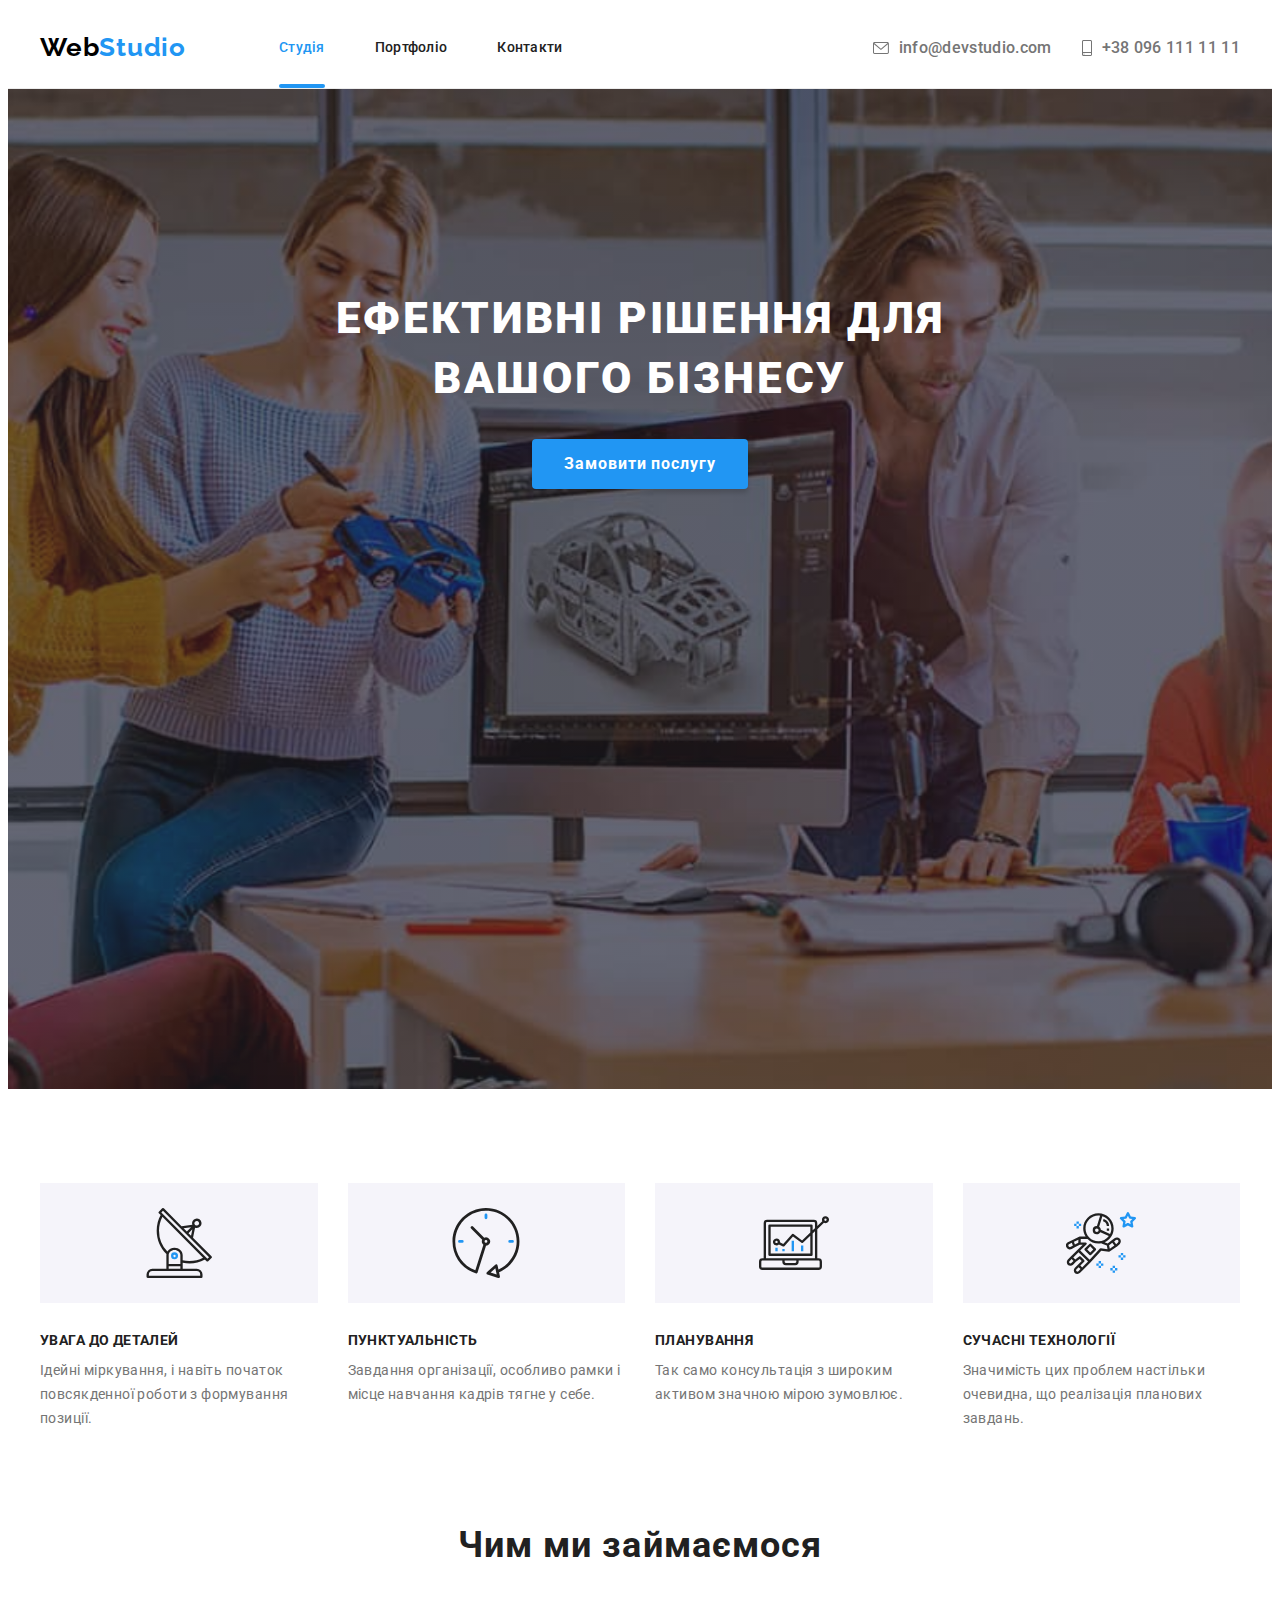
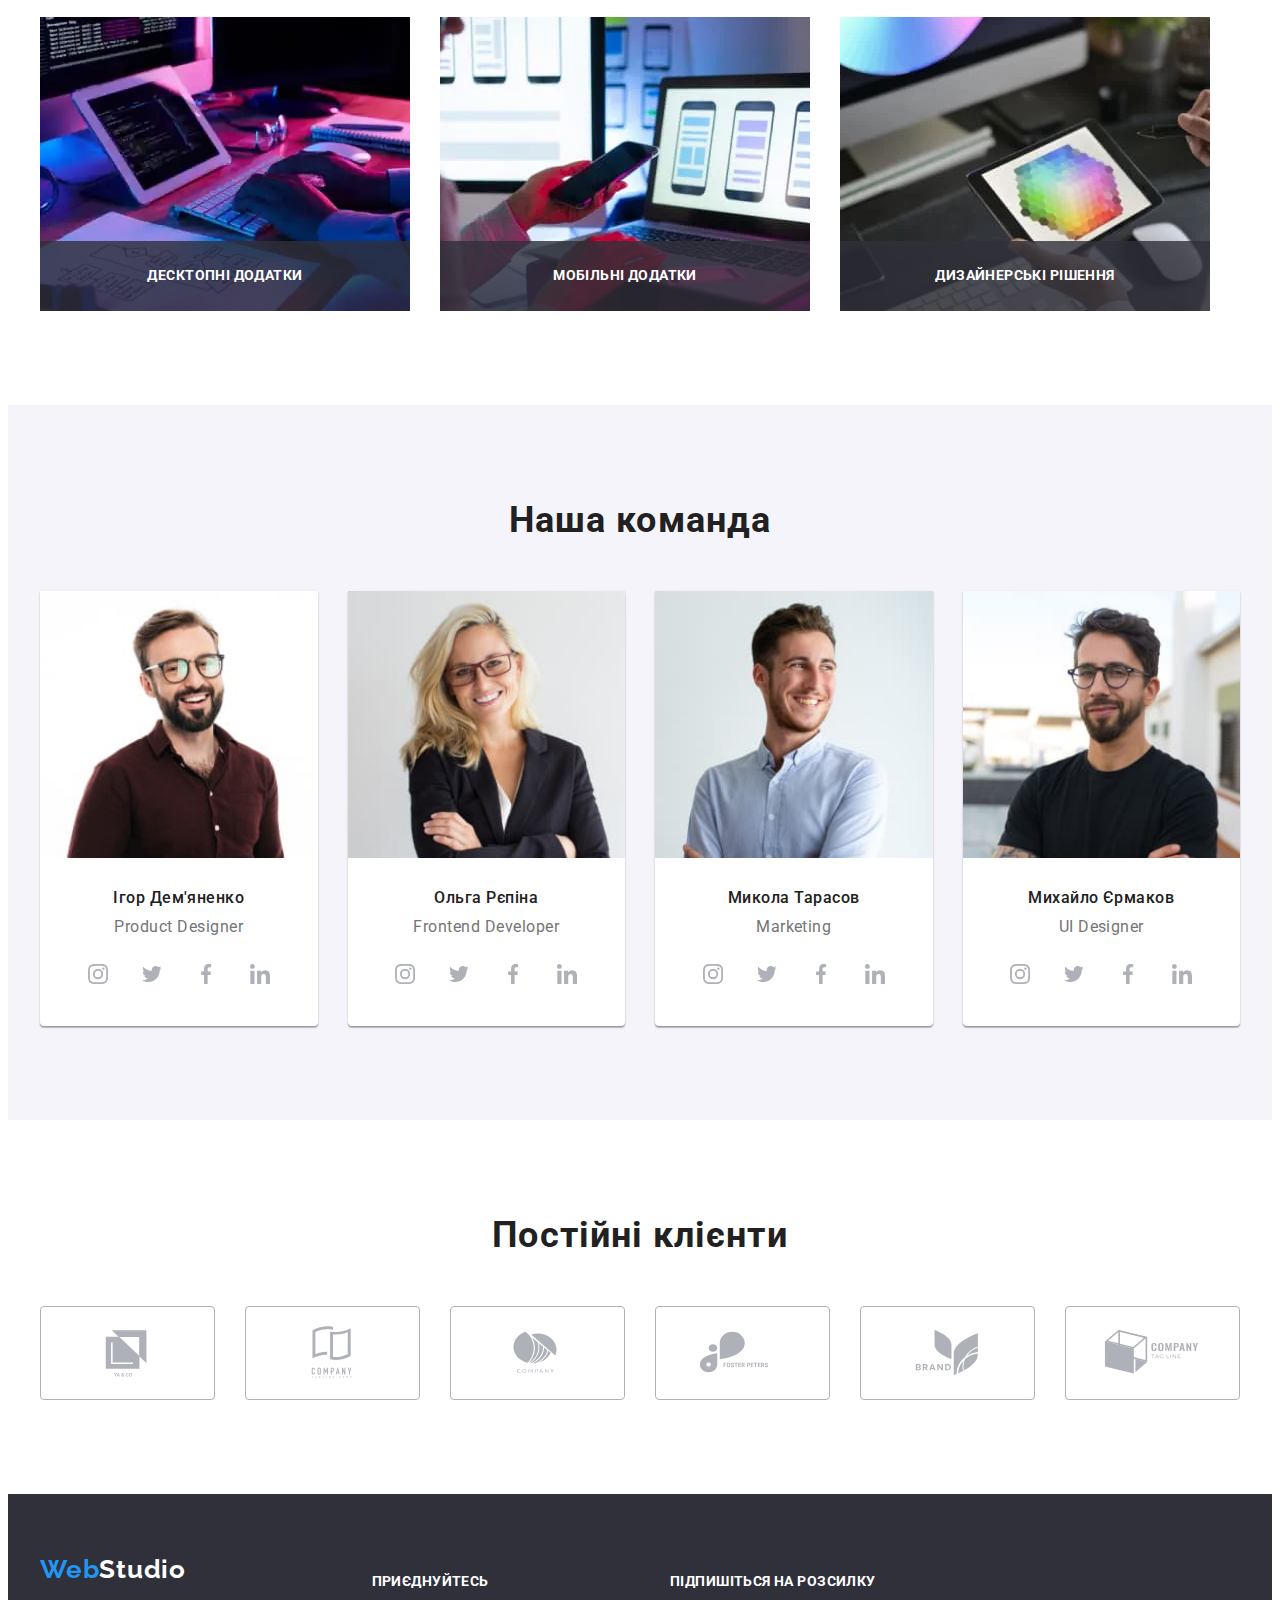
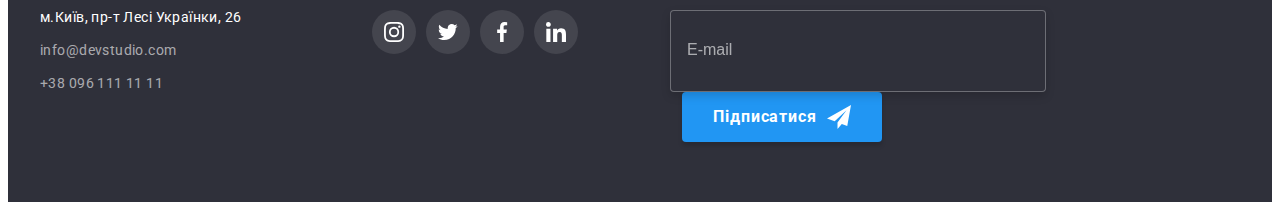
==== commit 0dd8e1b0: "well-done" ====
--- a/index.html
+++ b/index.html
@@ -19,6 +19,7 @@
       rel="stylesheet"
     />
     <link rel="stylesheet" href="./css/main.min.css" />
+    <script src="https://ajax.googleapis.com/ajax/libs/jquery/3.5.1/jquery.min.js"></script>
   </head>
 
   <body>
@@ -47,7 +48,7 @@
           <svg
             width="40"
             height="40"
-            aria-label="Переключатель мобильного меню"
+            aria-label="Вмикач мобильного меню"
             class="button__icon"
           >
             <use
@@ -88,7 +89,7 @@
                   >Портфоліо</a
                 >
               </li>
-              <li class="header__items">
+              <li class="header__items show">
                 <a href="#all_contact" class="link header__link">Контакти</a>
               </li>
             </ul>
@@ -206,7 +207,7 @@
                 <picture>
                   <source
                     srcset="./images/one-320.webp 1x, ./images/one-640.webp 2x"
-                    type="imeg/wep"
+                    type="image/webp"
                   />
                   <img
                     srcset="./images/one-320.jpg 1x, ./images/one-640.jpg 2x"
@@ -223,7 +224,7 @@
                 <picture>
                   <source
                     srcset="./images/two-320.webp 1x, ./images/two-640.webp 2x"
-                    type="imeg/wep"
+                    type="image/webp"
                   />
                   <img
                     srcset="./images/two-320.jpg 1x, ./images/two-640.jpg 2x"
@@ -243,14 +244,14 @@
                       ./images/three-320.webp 1x,
                       ./images/three-640.webp 2x
                     "
-                    type="imeg/wep"
+                    type="image/webp"
                   />
                   <img
                     srcset="
                       ./images/three-320.jpg 1x,
                       ./images/three-640.jpg 2x
                     "
-                    src="./images/one-320.jpg"
+                    src="./images/three-320.jpg"
                     alt="Формуємо дизайнер сторінки"
                     sizes="370px"
                   />
@@ -282,6 +283,7 @@
                     ./images/demanenko-d-320.webp 1x,
                     ./images/demanenko-d-640.webp 2x
                   "
+                  type="image/webp"
                   sizes="270px"
                 />
                 <source
@@ -298,6 +300,7 @@
                     ./images/demanenko-t-320.webp 1x,
                     ./images/demanenko-t-640.webp 2x
                   "
+                  type="image/webp"
                   sizes="354px"
                 />
                 <source
@@ -314,6 +317,7 @@
                     ./images/demanenko-m-320.webp 1x,
                     ./images/demanenko-m-640.webp 2x
                   "
+                  type="image/webp"
                   sizes="450px"
                 />
                 <img
@@ -373,6 +377,7 @@
                     ./images/repina-d-320.webp 1x,
                     ./images/repina-d-640.webp 2x
                   "
+                  type="image/webp"
                   sizes="270px"
                 />
                 <source
@@ -389,6 +394,7 @@
                     ./images/repina-t-320.webp 1x,
                     ./images/repina-t-640.webp 2x
                   "
+                  type="image/webp"
                   sizes="354px"
                 />
                 <source
@@ -405,6 +411,7 @@
                     ./images/repina-m-320.webp 1x,
                     ./images/repina-m-640.webp 2x
                   "
+                  type="image/webp"
                   sizes="450px"
                 />
                 <img
@@ -464,6 +471,7 @@
                     ./images/tarasov-d-320.webp 1x,
                     ./images/tarasov-d-640.webp 2x
                   "
+                  type="image/webp"
                   sizes="270px"
                 />
                 <source
@@ -480,6 +488,7 @@
                     ./images/tarasov-t-320.webp 1x,
                     ./images/tarasov-t-640.webp 2x
                   "
+                  type="image/webp"
                   sizes="354px"
                 />
                 <source
@@ -496,6 +505,7 @@
                     ./images/tarasov-m-320.webp 1x,
                     ./images/tarasov-m-640.webp 2x
                   "
+                  type="image/webp"
                   sizes="450px"
                 />
                 <img
@@ -555,6 +565,7 @@
                     ./images/ermakov-d-320.webp 1x,
                     ./images/ermakov-d-640.webp 2x
                   "
+                  type="image/webp"
                   sizes="270px"
                 />
                 <source
@@ -571,6 +582,7 @@
                     ./images/ermakov-t-320.webp 1x,
                     ./images/ermakov-t-640.webp 2x
                   "
+                  type="image/webp"
                   sizes="354px"
                 />
                 <source
@@ -587,6 +599,7 @@
                     ./images/ermakov-m-320.webp 1x,
                     ./images/ermakov-m-640.webp 2x
                   "
+                  type="image/webp"
                   sizes="450px"
                 />
                 <img
@@ -832,5 +845,6 @@
     <script src="./js/modal.js"></script>
     <script src="./js/mobile-menu.js"></script>
     <script src="./js/btn-up.js"></script>
+    <script src="./js/show.js"></script>
   </body>
 </html>
